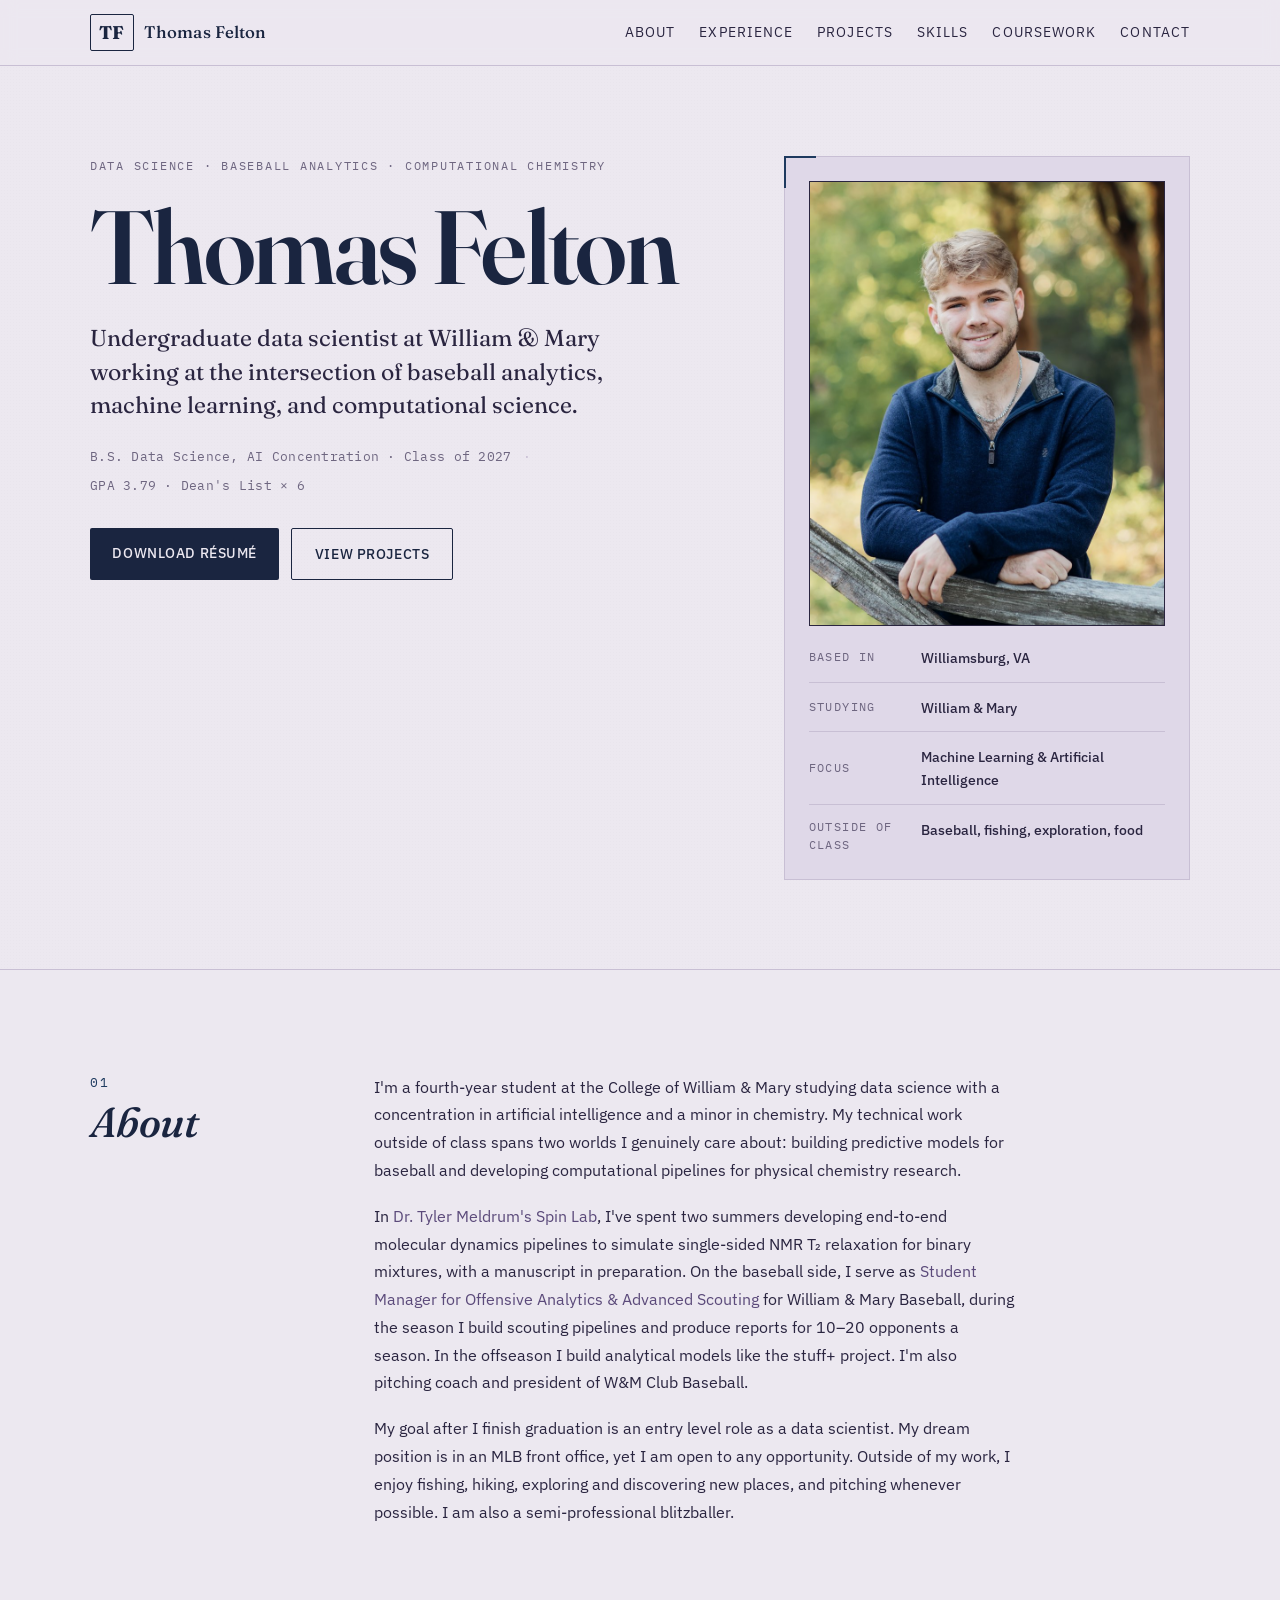
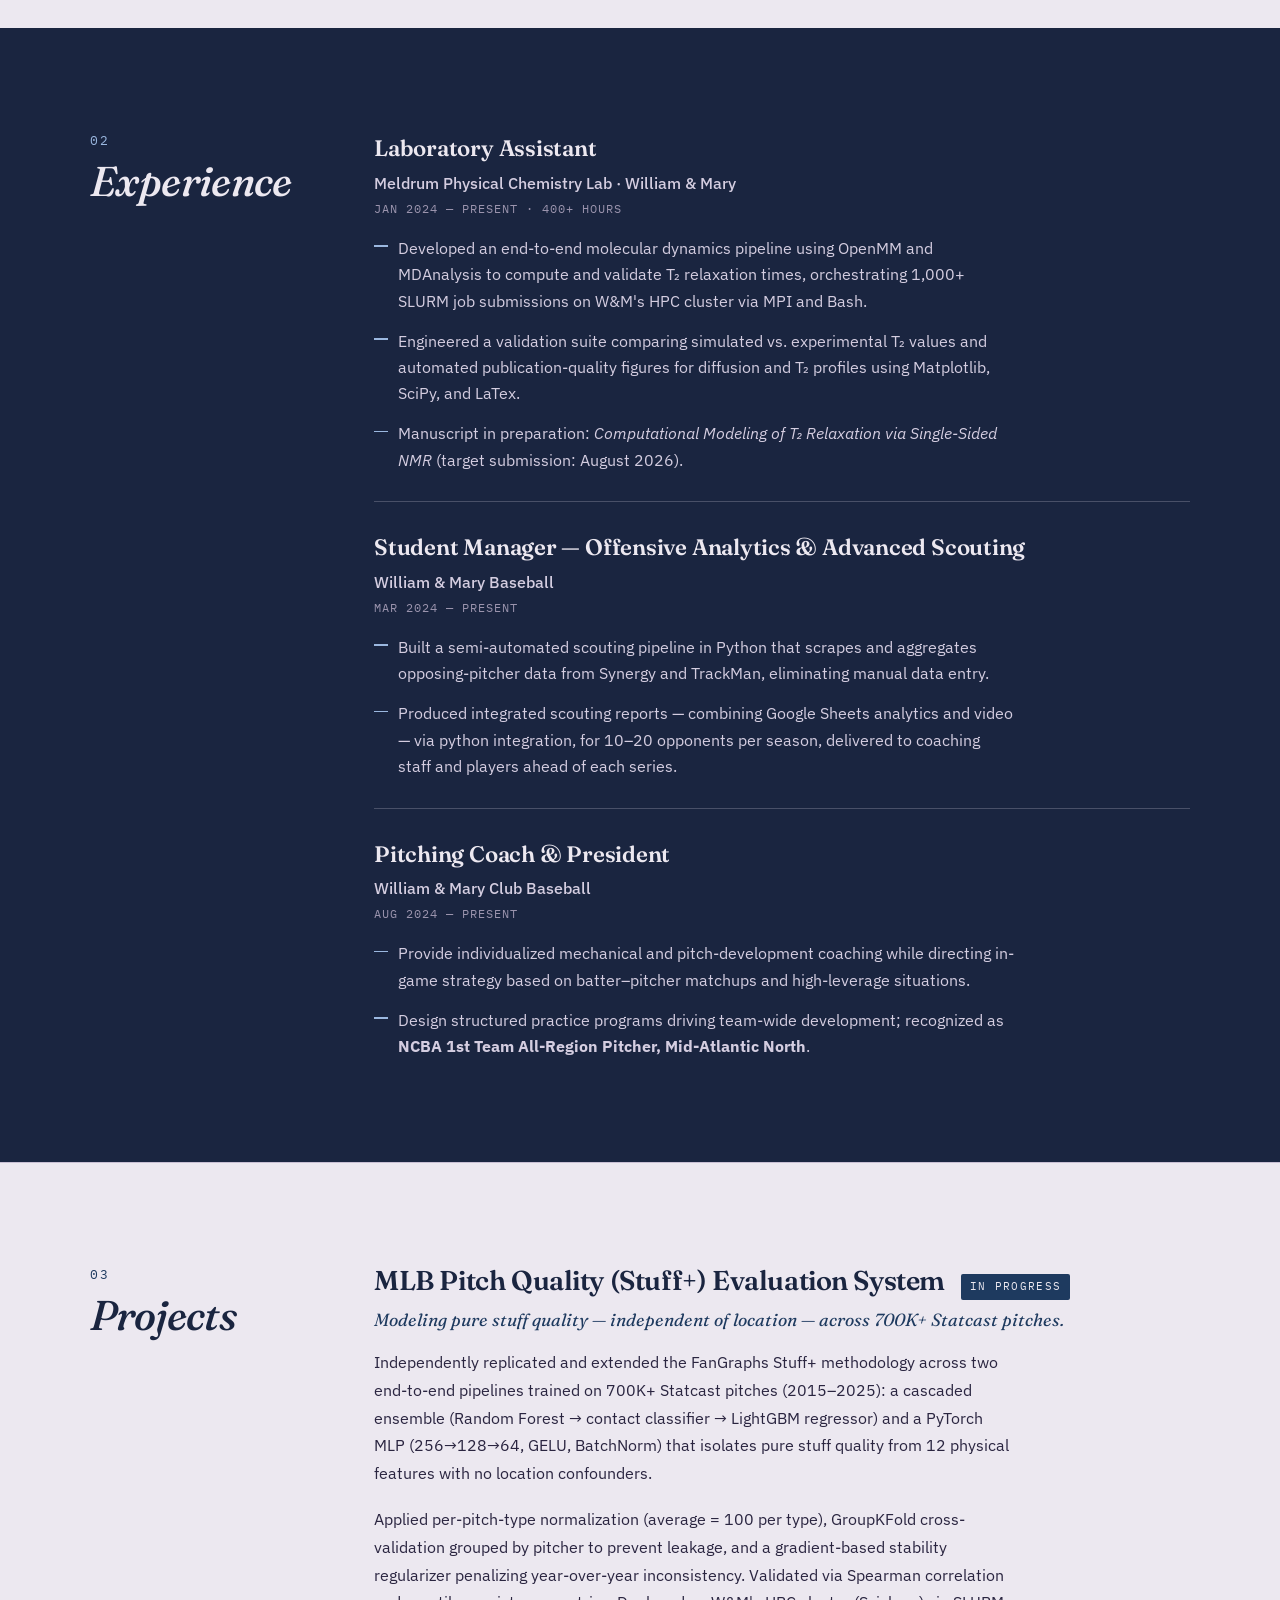
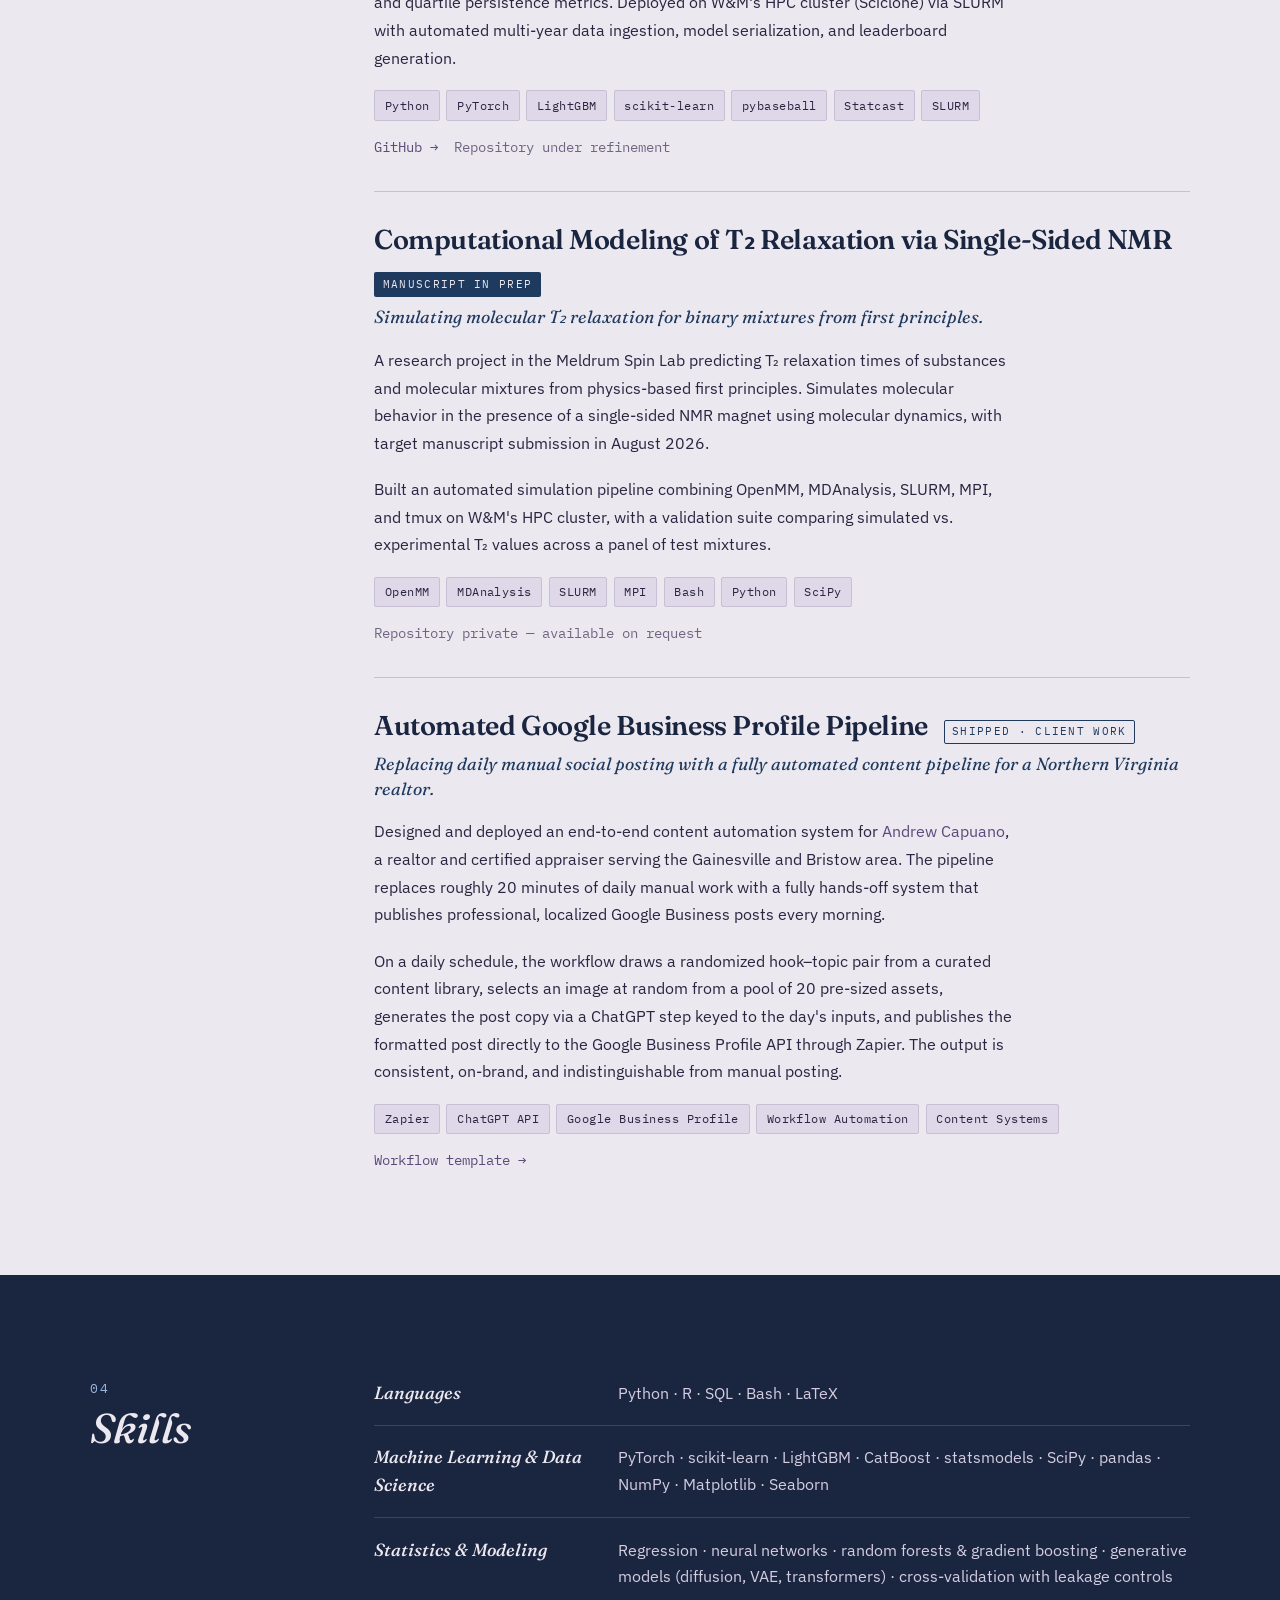
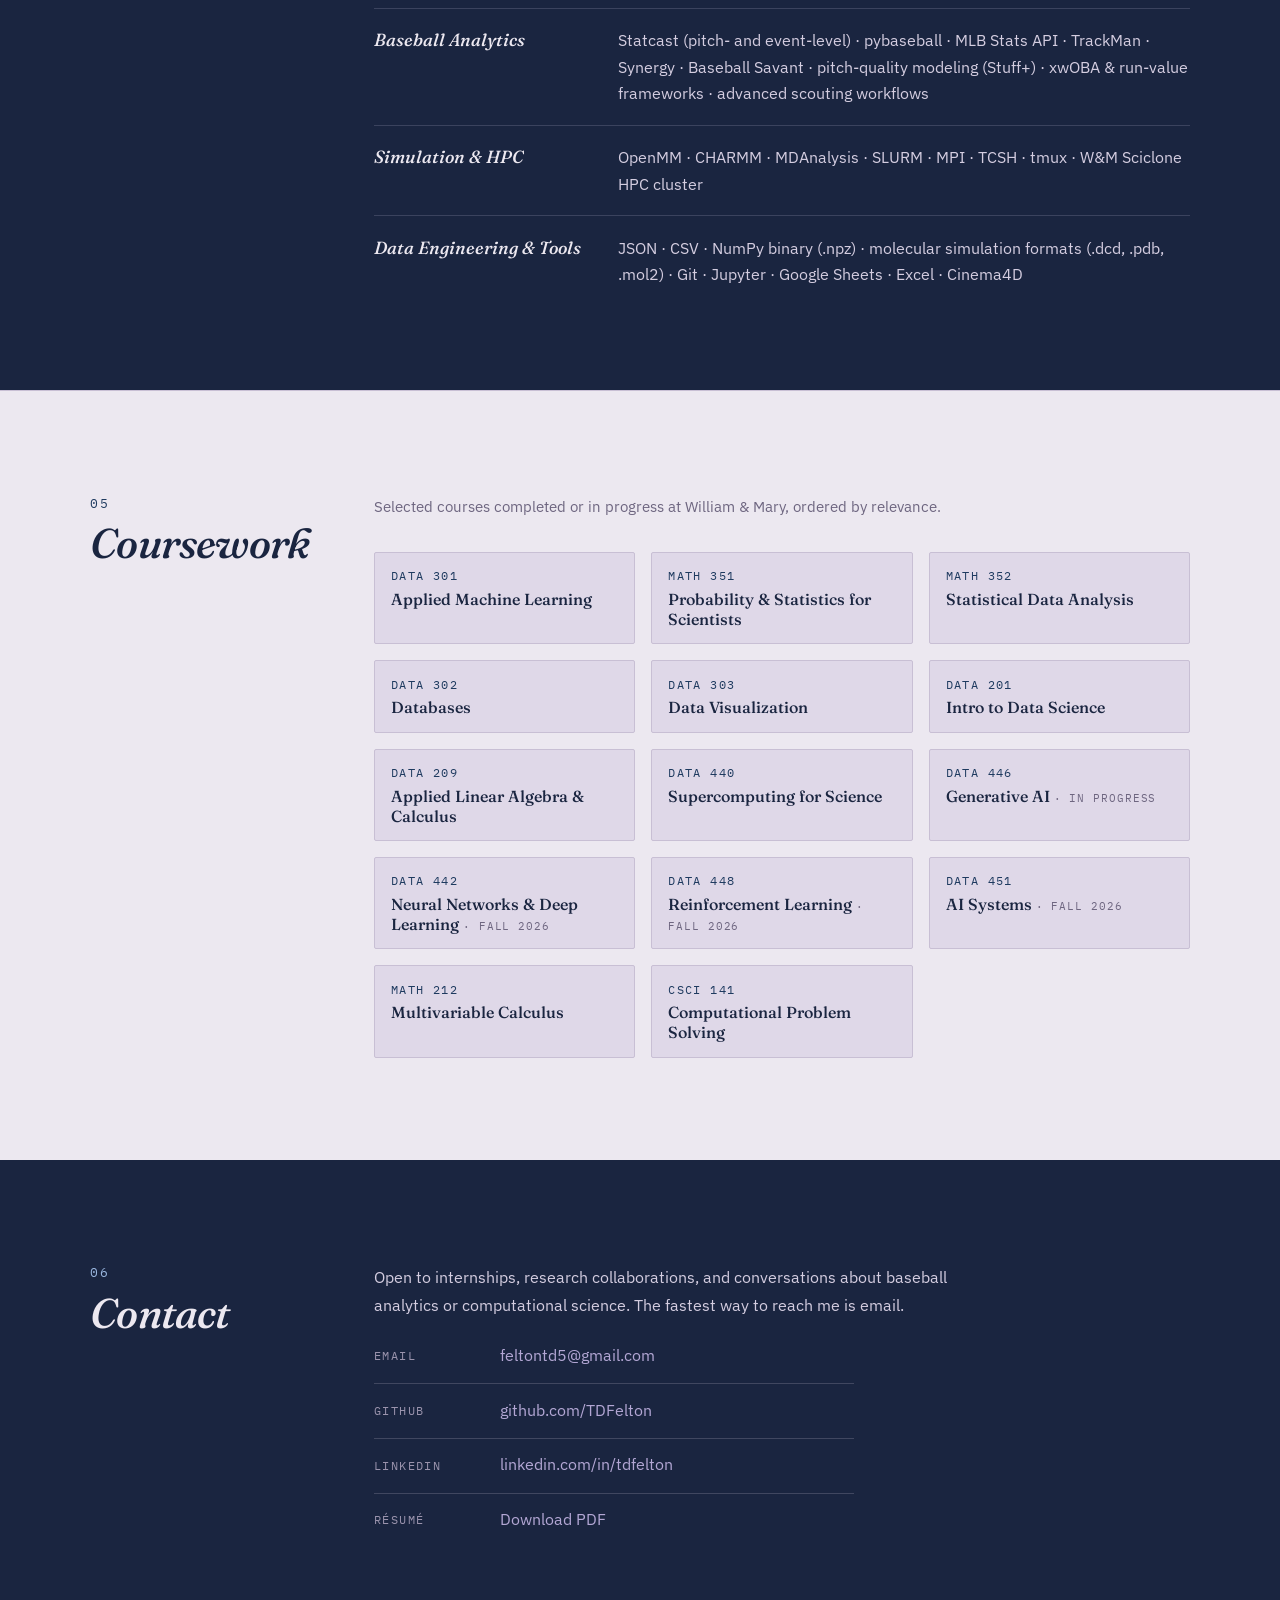
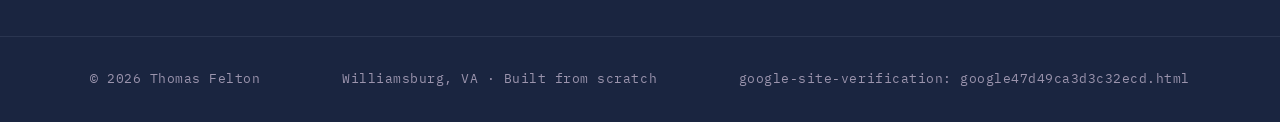
==== index.html @ e0c76391 "Update index.html" ====
<!DOCTYPE html>
<html lang="en">
<head>
  <meta charset="UTF-8" />
  <meta name="viewport" content="width=device-width, initial-scale=1.0" />
  <title>Thomas Felton — Data Science & Baseball Analytics</title>
  <meta name="description" content="Thomas Felton — undergraduate data scientist at William & Mary working at the intersection of baseball analytics, machine learning, and computational science." />
  <meta name="author" content="Thomas Felton" />

  <!-- Open Graph -->
  <meta property="og:title" content="Thomas Felton — Data Science & Baseball Analytics" />
  <meta property="og:description" content="Undergraduate data scientist at William & Mary. Baseball analytics, machine learning, computational chemistry." />
  <meta property="og:type" content="website" />

  <!-- Favicon (inline SVG, no asset request) -->
  <link rel="icon" type="image/svg+xml" href="data:image/svg+xml,%3Csvg xmlns='http://www.w3.org/2000/svg' viewBox='0 0 64 64'%3E%3Crect width='64' height='64' fill='%23f5f1ea'/%3E%3Ctext x='32' y='44' font-family='Georgia,serif' font-size='40' font-weight='700' text-anchor='middle' fill='%23121212'%3ETF%3C/text%3E%3C/svg%3E" />

  <!-- Fonts -->
  <link rel="preconnect" href="https://fonts.googleapis.com" />
  <link rel="preconnect" href="https://fonts.gstatic.com" crossorigin />
  <link href="https://fonts.googleapis.com/css2?family=Fraunces:opsz,wght@9..144,400;9..144,500;9..144,600;9..144,700;9..144,900&family=IBM+Plex+Sans:wght@300;400;500;600&family=IBM+Plex+Mono:wght@400;500&display=swap" rel="stylesheet" />

  <link rel="stylesheet" href="styles.css" />
</head>
<body>

  <!-- Skip link for accessibility -->
  <a href="#main" class="skip-link">Skip to content</a>

  <!-- Top nav -->
  <header class="site-header">
    <div class="container header-row">
      <a href="#top" class="brand" aria-label="Thomas Felton — home">
        <span class="brand-mark">TF</span>
        <span class="brand-name">Thomas Felton</span>
      </a>
      <nav class="site-nav" aria-label="Primary">
        <a href="#about">About</a>
        <a href="#experience">Experience</a>
        <a href="#projects">Projects</a>
        <a href="#skills">Skills</a>
        <a href="#coursework">Coursework</a>
        <a href="#contact">Contact</a>
      </nav>
    </div>
  </header>

  <main id="main">

    <!-- Hero / About -->
    <section id="top" class="hero">
      <div class="container hero-grid">
        <div class="hero-text">
          <p class="eyebrow">Data Science · Baseball Analytics · Computational Chemistry</p>
          <h1 class="display">
            Thomas Felton
          </h1>
          <p class="lede">
            Undergraduate data scientist at William &amp; Mary working at the intersection of
            baseball analytics, machine learning, and computational science.
          </p>
          <div class="hero-meta">
            <span>B.S. Data Science, AI Concentration · Class of 2027</span>
            <span class="dot" aria-hidden="true">·</span>
            <span>GPA 3.79 · Dean&apos;s List × 6</span>
          </div>
          <div class="hero-cta">
            <a class="btn btn-primary" href="resume.pdf" target="_blank" rel="noopener">Download Résumé</a>
            <a class="btn btn-ghost" href="#projects">View Projects</a>
          </div>
        </div>

        <aside class="hero-card" aria-label="At a glance">
          <img src="photo.jpg" alt="Thomas Felton" class="photo" />
          <dl class="quick-facts">
            <div><dt>Based in</dt><dd>Williamsburg, VA</dd></div>
            <div><dt>Studying</dt><dd>William &amp; Mary</dd></div>
            <div><dt>Focus</dt><dd>Machine Learning &amp; Artificial Intelligence</dd></div>
            <div><dt>Outside of Class</dt><dd>Baseball, fishing, exploration, food</dd></div>
          </dl>
        </aside>
      </div>
    </section>

    <!-- About -->
    <section id="about" class="section section-paper">
      <div class="container two-col">
        <div class="col-label">
          <p class="section-num">01</p>
          <h2 class="section-title">About</h2>
        </div>
        <div class="col-body">
          <p class="prose">
            I&apos;m a fourth-year student at the College of William &amp; Mary studying data science with a
            concentration in artificial intelligence and a minor in chemistry. My technical work outside of class spans two
            worlds I genuinely care about: building predictive models for baseball and developing
            computational pipelines for physical chemistry research.
          </p>
          <p class="prose">
            In <a href="#exp-spinlab">Dr. Tyler Meldrum&apos;s Spin Lab</a>, I&apos;ve spent two summers
            developing end-to-end molecular dynamics pipelines to simulate single-sided NMR T₂ relaxation
            for binary mixtures, with a manuscript in preparation. On the baseball side, I serve as
            <a href="#exp-wmbaseball">Student Manager for Offensive Analytics &amp; Advanced Scouting</a>
            for William &amp; Mary Baseball, during the season I build scouting pipelines and produce reports for
            10–20 opponents a season. In the offseason I build analytical models like the stuff+ project. I&apos;m also pitching coach and president of W&amp;M Club Baseball.
          </p>
          <p class="prose">
            My goal after I finish graduation is an entry level role as a data scientist. My dream position is in an MLB front office,
            yet I am open to any opportunity. Outside of my work, I enjoy fishing, hiking, exploring and discovering new places, and pitching whenever possible. I am also a semi-professional blitzballer.
          </p>
        </div>
      </div>
    </section>

    <!-- Experience -->
    <section id="experience" class="section section-ink">
      <div class="container two-col">
        <div class="col-label">
          <p class="section-num">02</p>
          <h2 class="section-title">Experience</h2>
        </div>
        <div class="col-body">

          <article class="entry" id="exp-spinlab">
            <header class="entry-head">
              <h3 class="entry-title">Laboratory Assistant</h3>
              <p class="entry-org">Meldrum Physical Chemistry Lab · William &amp; Mary</p>
              <p class="entry-meta">Jan 2024 — Present · 400+ hours</p>
            </header>
            <ul class="entry-bullets">
              <li>
                Developed an end-to-end molecular dynamics pipeline using OpenMM and MDAnalysis to
                compute and validate T₂ relaxation times, orchestrating 1,000+ SLURM job submissions
                on W&amp;M&apos;s HPC cluster via MPI and Bash.
              </li>
              <li>
                Engineered a validation suite comparing simulated vs. experimental T₂ values and
                automated publication-quality figures for diffusion and T₂ profiles using Matplotlib, SciPy, and LaTex.
              </li>
              <li>
                Manuscript in preparation: <em>Computational Modeling of T₂ Relaxation via Single-Sided NMR</em>
                (target submission: August 2026).
              </li>
            </ul>
          </article>

          <article class="entry" id="exp-wmbaseball">
            <header class="entry-head">
              <h3 class="entry-title">Student Manager — Offensive Analytics &amp; Advanced Scouting</h3>
              <p class="entry-org">William &amp; Mary Baseball</p>
              <p class="entry-meta">Mar 2024 — Present</p>
            </header>
            <ul class="entry-bullets">
              <li>
                Built a semi-automated scouting pipeline in Python that scrapes and aggregates
                opposing-pitcher data from Synergy and TrackMan, eliminating manual data entry.
              </li>
              <li>
                Produced integrated scouting reports — combining Google Sheets analytics and video — via python integration,
                for 10–20 opponents per season, delivered to coaching staff and players ahead of each series.
              </li>
            </ul>
          </article>

          <article class="entry" id="exp-clubbaseball">
            <header class="entry-head">
              <h3 class="entry-title">Pitching Coach &amp; President</h3>
              <p class="entry-org">William &amp; Mary Club Baseball</p>
              <p class="entry-meta">Aug 2024 — Present</p>
            </header>
            <ul class="entry-bullets">
              <li>
                Provide individualized mechanical and pitch-development coaching while directing
                in-game strategy based on batter–pitcher matchups and high-leverage situations.
              </li>
              <li>
                Design structured practice programs driving team-wide development; recognized as
                <strong>NCBA 1st Team All-Region Pitcher, Mid-Atlantic North</strong>.
              </li>
            </ul>
          </article>

        </div>
      </div>
    </section>

    <!-- Projects -->
    <section id="projects" class="section section-paper">
      <div class="container two-col">
        <div class="col-label">
          <p class="section-num">03</p>
          <h2 class="section-title">Projects</h2>
        </div>
        <div class="col-body">

          <article class="project">
            <div class="project-head">
              <h3 class="project-title">MLB Pitch Quality (Stuff+) Evaluation System</h3>
              <span class="badge badge-active">In progress</span>
            </div>
            <p class="project-tagline">Modeling pure stuff quality — independent of location — across 700K+ Statcast pitches.</p>
            <p class="prose">
              Independently replicated and extended the FanGraphs Stuff+ methodology across two end-to-end
              pipelines trained on 700K+ Statcast pitches (2015–2025): a cascaded ensemble
              (Random Forest → contact classifier → LightGBM regressor) and a PyTorch MLP
              (256→128→64, GELU, BatchNorm) that isolates pure stuff quality from 12 physical features
              with no location confounders.
            </p>
            <p class="prose">
              Applied per-pitch-type normalization (average = 100 per type), GroupKFold cross-validation
              grouped by pitcher to prevent leakage, and a gradient-based stability regularizer
              penalizing year-over-year inconsistency. Validated via Spearman correlation and quartile
              persistence metrics. Deployed on W&amp;M&apos;s HPC cluster (Sciclone) via SLURM with
              automated multi-year data ingestion, model serialization, and leaderboard generation.
            </p>
            <ul class="tag-row" aria-label="Technologies">
              <li>Python</li><li>PyTorch</li><li>LightGBM</li><li>scikit-learn</li>
              <li>pybaseball</li><li>Statcast</li><li>SLURM</li>
            </ul>
            <p class="project-links">
              <a href="https://github.com/TDFelton" target="_blank" rel="noopener">GitHub →</a>
              <span class="muted">Repository under refinement</span>
            </p>
          </article>

          <article class="project">
            <div class="project-head">
              <h3 class="project-title">Computational Modeling of T₂ Relaxation via Single-Sided NMR</h3>
              <span class="badge badge-active">Manuscript in prep</span>
            </div>
            <p class="project-tagline">Simulating molecular T₂ relaxation for binary mixtures from first principles.</p>
            <p class="prose">
              A research project in the Meldrum Spin Lab predicting T₂ relaxation times of substances and
              molecular mixtures from physics-based first principles. Simulates molecular behavior in the
              presence of a single-sided NMR magnet using molecular dynamics, with target manuscript
              submission in August 2026.
            </p>
            <p class="prose">
              Built an automated simulation pipeline combining OpenMM, MDAnalysis, SLURM, MPI, and tmux on
              W&amp;M&apos;s HPC cluster, with a validation suite comparing simulated vs. experimental T₂
              values across a panel of test mixtures.
            </p>
            <ul class="tag-row" aria-label="Technologies">
              <li>OpenMM</li><li>MDAnalysis</li><li>SLURM</li><li>MPI</li><li>Bash</li><li>Python</li><li>SciPy</li>
            </ul>
            <p class="project-links">
              <span class="muted">Repository private — available on request</span>
            </p>
          </article>

          <article class="project">
            <div class="project-head">
              <h3 class="project-title">Automated Google Business Profile Pipeline</h3>
              <span class="badge badge-shipped">Shipped · Client work</span>
            </div>
            <p class="project-tagline">Replacing daily manual social posting with a fully automated content pipeline for a Northern Virginia realtor.</p>
            <p class="prose">
              Designed and deployed an end-to-end content automation system for
              <a href="https://www.linkedin.com/in/andrew-capuano-92b44437/" target="_blank" rel="noopener">Andrew Capuano</a>,
              a realtor and certified appraiser serving the Gainesville and Bristow area. The pipeline replaces
              roughly 20 minutes of daily manual work with a fully hands-off system that publishes professional,
              localized Google Business posts every morning.
            </p>
            <p class="prose">
              On a daily schedule, the workflow draws a randomized hook–topic pair from a curated content library,
              selects an image at random from a pool of 20 pre-sized assets, generates the post copy via a ChatGPT
              step keyed to the day&apos;s inputs, and publishes the formatted post directly to the Google Business
              Profile API through Zapier. The output is consistent, on-brand, and indistinguishable from manual posting.
            </p>
            <ul class="tag-row" aria-label="Tools">
              <li>Zapier</li><li>ChatGPT API</li><li>Google Business Profile</li>
              <li>Workflow Automation</li><li>Content Systems</li>
            </ul>
            <p class="project-links">
              <a href="https://zapier.com/templates/details/automate-google-business-posts-daily-f5f849" target="_blank" rel="noopener">Workflow template →</a>
            </p>
          </article>

        </div>
      </div>
    </section>
    <section id="skills" class="section section-ink">
      <div class="container two-col">
        <div class="col-label">
          <p class="section-num">04</p>
          <h2 class="section-title">Skills</h2>
        </div>
        <div class="col-body">

          <div class="skill-block">
            <h3 class="skill-heading">Languages</h3>
            <p class="skill-list">Python · R · SQL · Bash · LaTeX</p>
          </div>

          <div class="skill-block">
            <h3 class="skill-heading">Machine Learning &amp; Data Science</h3>
            <p class="skill-list">
              PyTorch · scikit-learn · LightGBM · CatBoost · statsmodels · SciPy ·
              pandas · NumPy · Matplotlib · Seaborn
            </p>
          </div>

          <div class="skill-block">
            <h3 class="skill-heading">Statistics &amp; Modeling</h3>
            <p class="skill-list">
              Regression · neural networks · random forests &amp; gradient boosting ·
              generative models (diffusion, VAE, transformers) · cross-validation with leakage controls
            </p>
          </div>

          <div class="skill-block">
            <h3 class="skill-heading">Baseball Analytics</h3>
            <p class="skill-list">
              Statcast (pitch- and event-level) · pybaseball · MLB Stats API · TrackMan · Synergy ·
              Baseball Savant · pitch-quality modeling (Stuff+) · xwOBA &amp; run-value frameworks ·
              advanced scouting workflows
            </p>
          </div>

          <div class="skill-block">
            <h3 class="skill-heading">Simulation &amp; HPC</h3>
            <p class="skill-list">
              OpenMM · CHARMM · MDAnalysis · SLURM · MPI · TCSH · tmux ·
              W&amp;M Sciclone HPC cluster
            </p>
          </div>

          <div class="skill-block">
            <h3 class="skill-heading">Data Engineering &amp; Tools</h3>
            <p class="skill-list">
              JSON · CSV · NumPy binary (.npz) · molecular simulation formats (.dcd, .pdb, .mol2) ·
              Git · Jupyter · Google Sheets · Excel · Cinema4D
            </p>
          </div>

        </div>
      </div>
    </section>

    <!-- Coursework -->
    <section id="coursework" class="section section-paper">
      <div class="container two-col">
        <div class="col-label">
          <p class="section-num">05</p>
          <h2 class="section-title">Coursework</h2>
        </div>
        <div class="col-body">
          <p class="prose muted-prose">
            Selected courses completed or in progress at William &amp; Mary, ordered by relevance.
          </p>

          <div class="course-grid">
            <div class="course">
              <p class="course-code">DATA 301</p>
              <p class="course-name">Applied Machine Learning</p>
            </div>
            <div class="course">
              <p class="course-code">MATH 351</p>
              <p class="course-name">Probability &amp; Statistics for Scientists</p>
            </div>
            <div class="course">
              <p class="course-code">MATH 352</p>
              <p class="course-name">Statistical Data Analysis</p>
            </div>
            <div class="course">
              <p class="course-code">DATA 302</p>
              <p class="course-name">Databases</p>
            </div>
            <div class="course">
              <p class="course-code">DATA 303</p>
              <p class="course-name">Data Visualization</p>
            </div>
            <div class="course">
              <p class="course-code">DATA 201</p>
              <p class="course-name">Intro to Data Science</p>
            </div>
            <div class="course">
              <p class="course-code">DATA 209</p>
              <p class="course-name">Applied Linear Algebra &amp; Calculus</p>
            </div>
            <div class="course">
              <p class="course-code">DATA 440</p>
              <p class="course-name">Supercomputing for Science</p>
            </div>
            <div class="course">
              <p class="course-code">DATA 446</p>
              <p class="course-name">Generative AI <span class="inprog">· in progress</span></p>
            </div>
            <div class="course">
              <p class="course-code">DATA 442</p>
              <p class="course-name">Neural Networks &amp; Deep Learning <span class="inprog">· Fall 2026</span></p>
            </div>
            <div class="course">
              <p class="course-code">DATA 448</p>
              <p class="course-name">Reinforcement Learning <span class="inprog">· Fall 2026</span></p>
            </div>
            <div class="course">
              <p class="course-code">DATA 451</p>
              <p class="course-name">AI Systems <span class="inprog">· Fall 2026</span></p>
            </div>
            <div class="course">
              <p class="course-code">MATH 212</p>
              <p class="course-name">Multivariable Calculus</p>
            </div>
            <div class="course">
              <p class="course-code">CSCI 141</p>
              <p class="course-name">Computational Problem Solving</p>
            </div>
          </div>
        </div>
      </div>
    </section>

    <!-- Contact -->
    <section id="contact" class="section section-ink">
      <div class="container two-col">
        <div class="col-label">
          <p class="section-num">06</p>
          <h2 class="section-title">Contact</h2>
        </div>
        <div class="col-body">
          <p class="prose">
            Open to internships, research collaborations, and conversations about baseball analytics
            or computational science. The fastest way to reach me is email.
          </p>
          <ul class="contact-list">
            <li>
              <span class="contact-label">Email</span>
              <a href="mailto:feltontd5@gmail.com">feltontd5@gmail.com</a>
            </li>
            <li>
              <span class="contact-label">GitHub</span>
              <a href="https://github.com/TDFelton" target="_blank" rel="noopener">github.com/TDFelton</a>
            </li>
            <li>
              <span class="contact-label">LinkedIn</span>
              <a href="https://www.linkedin.com/in/tdfelton/" target="_blank" rel="noopener">linkedin.com/in/tdfelton</a>
            </li>
            <li>
              <span class="contact-label">Résumé</span>
              <a href="resume.pdf" target="_blank" rel="noopener">Download PDF</a>
            </li>
          </ul>
        </div>
      </div>
    </section>

  </main>

  <footer class="site-footer">
    <div class="container footer-row">
      <p>© <span id="year"></span> Thomas Felton</p>
      <p class="footer-meta">Williamsburg, VA · Built from scratch</p>
      <p class="footer-meta">google-site-verification: google47d49ca3d3c32ecd.html</p>
    </div>
  </footer>

  <script src="main.js" defer></script>
</body>
</html>
---- styles.css ----
/* =============================================================
   Thomas Felton — Portfolio
   Editorial / sports-journalism / restrained-modern aesthetic
   ============================================================= */

/* ---------- Tokens ---------- */
:root {
  --paper: #ece8f0;          /* light lavender — tinted paper */
  --paper-deep: #dfd8e8;     /* slightly deeper lavender */
  --ink: #1a2540;            /* deep navy panels */
  --ink-soft: #2a2540;       /* prose / strong text */
  --ink-mid: #4a4560;        /* secondary text */
  --ink-muted: #6e6680;      /* metadata / muted */
  --rule: #c8bfd4;           /* lavender borders */
  --accent: #1e3a5f;         /* deep navy — editorial accent on light bg */
  --accent-deep: #14283f;
  --accent-light: #9bb8e0;   /* sky-tinted navy — for use on dark navy panels */
  --link: #5b4a7a;           /* muted violet */
  --link-hover: #3d3055;

  --font-display: "Fraunces", "Times New Roman", Georgia, serif;
  --font-body: "IBM Plex Sans", -apple-system, BlinkMacSystemFont, "Segoe UI", Roboto, sans-serif;
  --font-mono: "IBM Plex Mono", ui-monospace, "SF Mono", Menlo, Consolas, monospace;

  --container: 1180px;
  --gutter: clamp(1.25rem, 4vw, 2.5rem);
  --section-pad: clamp(4rem, 8vw, 7rem);
}

/* ---------- Reset / base ---------- */
*, *::before, *::after { box-sizing: border-box; }

html { scroll-behavior: smooth; -webkit-text-size-adjust: 100%; }

body {
  margin: 0;
  font-family: var(--font-body);
  font-weight: 400;
  font-size: 17px;
  line-height: 1.6;
  color: var(--ink);
  background: var(--paper);
  -webkit-font-smoothing: antialiased;
  -moz-osx-font-smoothing: grayscale;
}

img { max-width: 100%; display: block; }

a {
  color: var(--link);
  text-decoration: none;
  border-bottom: 1px solid transparent;
  transition: color .15s ease, border-color .15s ease;
}
a:hover, a:focus-visible {
  color: var(--link-hover);
  border-bottom-color: currentColor;
}
a:focus-visible {
  outline: 2px solid var(--accent);
  outline-offset: 3px;
  border-radius: 2px;
}

::selection { background: var(--accent); color: var(--paper); }

.container {
  max-width: var(--container);
  margin: 0 auto;
  padding-left: var(--gutter);
  padding-right: var(--gutter);
}

/* Skip link */
.skip-link {
  position: absolute;
  left: -9999px;
  top: 0;
  background: var(--ink);
  color: var(--paper);
  padding: .6rem 1rem;
  z-index: 100;
}
.skip-link:focus { left: 0; }

/* ---------- Header ---------- */
.site-header {
  position: sticky;
  top: 0;
  z-index: 50;
  background: rgba(236, 232, 240, 0.92);
  backdrop-filter: saturate(140%) blur(8px);
  -webkit-backdrop-filter: saturate(140%) blur(8px);
  border-bottom: 1px solid var(--rule);
}
.header-row {
  display: flex;
  align-items: center;
  justify-content: space-between;
  padding-top: .9rem;
  padding-bottom: .9rem;
  gap: 1.5rem;
}
.brand {
  display: inline-flex;
  align-items: center;
  gap: .65rem;
  border-bottom: 0;
  color: var(--ink);
}
.brand:hover { color: var(--ink); }
.brand-mark {
  font-family: var(--font-display);
  font-weight: 700;
  font-size: 1.15rem;
  letter-spacing: .02em;
  padding: .15rem .5rem;
  border: 1.5px solid var(--ink);
  border-radius: 2px;
}
.brand-name {
  font-family: var(--font-display);
  font-weight: 500;
  font-size: 1.05rem;
  letter-spacing: .005em;
}
.site-nav {
  display: flex;
  gap: 1.5rem;
  flex-wrap: wrap;
}
.site-nav a {
  font-size: .85rem;
  letter-spacing: .08em;
  text-transform: uppercase;
  color: var(--ink-soft);
  border-bottom: 0;
  position: relative;
  padding: .2rem 0;
}
.site-nav a::after {
  content: "";
  position: absolute;
  left: 0; right: 0; bottom: -2px;
  height: 1.5px;
  background: var(--accent);
  transform: scaleX(0);
  transform-origin: left;
  transition: transform .25s ease;
}
.site-nav a:hover,
.site-nav a:focus-visible {
  color: var(--ink);
}
.site-nav a:hover::after,
.site-nav a:focus-visible::after {
  transform: scaleX(1);
}

@media (max-width: 720px) {
  .brand-name { display: none; }
  .site-nav { gap: 1rem; }
  .site-nav a { font-size: .75rem; letter-spacing: .06em; }
}

/* ---------- Hero ---------- */
.hero {
  padding-top: clamp(3.5rem, 7vw, 6rem);
  padding-bottom: clamp(3.5rem, 7vw, 6rem);
  position: relative;
  overflow: hidden;
}
.hero::before {
  /* subtle paper grain */
  content: "";
  position: absolute;
  inset: 0;
  pointer-events: none;
  opacity: .35;
  background-image: radial-gradient(rgba(0,0,0,.04) 1px, transparent 1px);
  background-size: 3px 3px;
}
.hero-grid {
  display: grid;
  grid-template-columns: 1.55fr 1fr;
  gap: clamp(2rem, 5vw, 4rem);
  align-items: start;
  position: relative;
}
@media (max-width: 880px) {
  .hero-grid { grid-template-columns: 1fr; align-items: start; }
  .hero-card { max-width: 380px; margin: 0 auto; }
}

.eyebrow {
  font-family: var(--font-mono);
  font-size: .78rem;
  letter-spacing: .14em;
  text-transform: uppercase;
  color: var(--ink-muted);
  margin: 0 0 1.25rem;
}

.display {
  font-family: var(--font-display);
  font-weight: 600;
  font-size: clamp(3.2rem, 9vw, 6.5rem);
  line-height: .98;
  letter-spacing: -0.025em;
  margin: 0 0 1.5rem;
  font-variation-settings: "opsz" 120;
}
.display .accent {
  font-style: italic;
  font-weight: 500;
  color: var(--accent);
}

.lede {
  font-family: var(--font-display);
  font-weight: 400;
  font-size: clamp(1.15rem, 1.8vw, 1.45rem);
  line-height: 1.45;
  color: var(--ink-soft);
  max-width: 36ch;
  margin: 0 0 1.5rem;
}
.lede em {
  font-style: italic;
  color: var(--accent);
}

.hero-meta {
  font-family: var(--font-mono);
  font-size: .82rem;
  color: var(--ink-muted);
  letter-spacing: .02em;
  display: flex;
  flex-wrap: wrap;
  gap: .5rem .75rem;
  margin-bottom: 2rem;
}
.dot { color: var(--rule); }

.hero-cta {
  display: flex;
  gap: .75rem;
  flex-wrap: wrap;
}

.btn {
  display: inline-block;
  font-family: var(--font-body);
  font-size: .9rem;
  font-weight: 500;
  letter-spacing: .04em;
  text-transform: uppercase;
  padding: .85rem 1.4rem;
  border-radius: 2px;
  border-bottom: 0;
  transition: transform .15s ease, background .15s ease, color .15s ease;
}
.btn-primary {
  background: var(--ink);
  color: var(--paper);
}
.btn-primary:hover, .btn-primary:focus-visible {
  background: var(--accent);
  color: var(--paper);
  transform: translateY(-1px);
}
.btn-ghost {
  background: transparent;
  color: var(--ink);
  border: 1.5px solid var(--ink);
}
.btn-ghost:hover, .btn-ghost:focus-visible {
  background: var(--ink);
  color: var(--paper);
  transform: translateY(-1px);
}

/* Hero card / sidebar */
.hero-card {
  border: 1px solid var(--rule);
  background: var(--paper-deep);
  padding: 1.5rem;
  position: relative;
}
.hero-card::before {
  content: "";
  position: absolute;
  top: -1px; left: -1px;
  width: 32px; height: 32px;
  border-top: 2px solid var(--accent);
  border-left: 2px solid var(--accent);
}
.photo-placeholder {
  aspect-ratio: 4 / 5;
  background:
    linear-gradient(135deg, rgba(0,0,0,.06) 25%, transparent 25%) 0 0/12px 12px,
    linear-gradient(225deg, rgba(0,0,0,.06) 25%, transparent 25%) 0 0/12px 12px,
    var(--paper);
  border: 1px dashed var(--ink-muted);
  display: flex;
  align-items: center;
  justify-content: center;
  margin-bottom: 1.25rem;
}
.photo-placeholder span {
  font-family: var(--font-mono);
  font-size: .75rem;
  letter-spacing: .15em;
  text-transform: uppercase;
  color: var(--ink-muted);
}
.photo {
  display: block;
  width: 100%;
  aspect-ratio: 4 / 5;
  object-fit: cover;
  object-position: center 22%;
  margin-bottom: 1.25rem;
  border: 1px solid var(--ink-soft);
  filter: saturate(.95);
}

.quick-facts {
  margin: 0;
  display: grid;
  gap: .8rem;
}
.quick-facts > div {
  display: grid;
  grid-template-columns: 100px 1fr;
  gap: .75rem;
  font-size: .9rem;
  padding-bottom: .8rem;
  border-bottom: 1px solid var(--rule);
}
.quick-facts > div:last-child { border-bottom: 0; padding-bottom: 0; }
.quick-facts dt {
  font-family: var(--font-mono);
  font-size: .72rem;
  letter-spacing: .12em;
  text-transform: uppercase;
  color: var(--ink-muted);
  align-self: center;
}
.quick-facts dd {
  margin: 0;
  color: var(--ink-soft);
  font-weight: 500;
}

/* ---------- Sections ---------- */
.section {
  padding-top: var(--section-pad);
  padding-bottom: var(--section-pad);
  position: relative;
}
.section-paper { background: var(--paper); border-top: 1px solid var(--rule); }
.section-ink {
  background: var(--ink);
  color: var(--paper);
  border-top: 1px solid var(--ink);
}
.section-ink .section-title { color: var(--paper); }
.section-ink .prose { color: #d4cde0; }
.section-ink a { color: #b3a7d4; }
.section-ink a:hover { color: var(--paper); }

.two-col {
  display: grid;
  grid-template-columns: 220px 1fr;
  gap: clamp(2rem, 5vw, 4.5rem);
  align-items: start;
}
@media (max-width: 880px) {
  .two-col { grid-template-columns: 1fr; gap: 1.5rem; }
}

.col-label { position: sticky; top: 100px; }
@media (max-width: 880px) { .col-label { position: static; } }

.section-num {
  font-family: var(--font-mono);
  font-size: .8rem;
  letter-spacing: .15em;
  color: var(--accent);
  margin: 0 0 .5rem;
}
.section-title {
  font-family: var(--font-display);
  font-weight: 500;
  font-size: clamp(1.8rem, 3.5vw, 2.6rem);
  letter-spacing: -0.015em;
  line-height: 1.05;
  margin: 0;
  color: var(--ink);
  font-style: italic;
}

/* ---------- Prose ---------- */
.prose {
  font-size: 1.02rem;
  line-height: 1.7;
  color: var(--ink-soft);
  margin: 0 0 1.15rem;
  max-width: 64ch;
}
.prose:last-child { margin-bottom: 0; }
.muted-prose { color: var(--ink-muted); font-size: .95rem; margin-bottom: 2rem; }

/* ---------- Experience entries ---------- */
.entry {
  padding: 1.75rem 0 1.75rem;
  border-bottom: 1px solid rgba(212, 205, 224, 0.25);
}
.section-paper .entry { border-bottom-color: var(--rule); }
.entry:first-child { padding-top: 0; }
.entry:last-child { border-bottom: 0; padding-bottom: 0; }

.entry-head { margin-bottom: 1rem; }
.entry-title {
  font-family: var(--font-display);
  font-weight: 600;
  font-size: 1.4rem;
  letter-spacing: -0.01em;
  margin: 0 0 .25rem;
  color: inherit;
}
.section-ink .entry-title { color: var(--paper); }
.entry-org {
  font-family: var(--font-body);
  font-weight: 500;
  font-size: 1rem;
  margin: 0 0 .15rem;
  color: var(--ink-soft);
}
.section-ink .entry-org { color: #d4cde0; }
.entry-meta {
  font-family: var(--font-mono);
  font-size: .78rem;
  letter-spacing: .08em;
  text-transform: uppercase;
  color: var(--ink-muted);
  margin: 0;
}
.section-ink .entry-meta { color: #9b94ad; }

.entry-bullets {
  list-style: none;
  padding: 0;
  margin: 0;
}
.entry-bullets li {
  position: relative;
  padding-left: 1.5rem;
  margin-bottom: .85rem;
  font-size: 1rem;
  line-height: 1.65;
  color: var(--ink-soft);
  max-width: 64ch;
}
.section-ink .entry-bullets li { color: #d4cde0; }
.entry-bullets li:last-child { margin-bottom: 0; }
.entry-bullets li::before {
  content: "";
  position: absolute;
  left: 0; top: .65rem;
  width: 14px; height: 1.5px;
  background: var(--accent);
}
.section-ink .entry-bullets li::before { background: var(--accent-light); }
.section-ink .section-num { color: var(--accent-light); }

/* ---------- Projects ---------- */
.project {
  padding: 2rem 0;
  border-bottom: 1px solid var(--rule);
}
.project:first-child { padding-top: 0; }
.project:last-child { border-bottom: 0; padding-bottom: 0; }

.project-head {
  display: flex;
  align-items: baseline;
  gap: 1rem;
  flex-wrap: wrap;
  margin-bottom: .5rem;
}
.project-title {
  font-family: var(--font-display);
  font-weight: 600;
  font-size: clamp(1.35rem, 2.4vw, 1.7rem);
  letter-spacing: -0.015em;
  line-height: 1.15;
  margin: 0;
  color: var(--ink);
}
.project-tagline {
  font-family: var(--font-display);
  font-style: italic;
  font-size: 1.1rem;
  color: var(--accent);
  margin: 0 0 1rem;
  line-height: 1.4;
}

.badge {
  display: inline-block;
  font-family: var(--font-mono);
  font-size: .68rem;
  letter-spacing: .12em;
  text-transform: uppercase;
  padding: .25rem .55rem;
  border-radius: 2px;
  flex-shrink: 0;
}
.badge-active {
  background: var(--accent);
  color: var(--paper);
}
.badge-shipped {
  background: transparent;
  color: var(--accent);
  border: 1.5px solid var(--accent);
  padding: calc(.25rem - 1.5px) calc(.55rem - 1.5px);
}

.tag-row {
  list-style: none;
  padding: 0;
  margin: 1rem 0 1rem;
  display: flex;
  flex-wrap: wrap;
  gap: .4rem;
}
.tag-row li {
  font-family: var(--font-mono);
  font-size: .75rem;
  letter-spacing: .04em;
  padding: .3rem .6rem;
  border: 1px solid var(--rule);
  background: var(--paper-deep);
  color: var(--ink-soft);
  border-radius: 2px;
}

.project-links {
  font-family: var(--font-mono);
  font-size: .85rem;
  margin: .5rem 0 0;
  display: flex;
  gap: 1rem;
  flex-wrap: wrap;
  align-items: center;
}
.muted { color: var(--ink-muted); }

/* ---------- Skills ---------- */
.skill-block {
  padding: 1.1rem 0;
  border-bottom: 1px solid rgba(212, 205, 224, 0.18);
  display: grid;
  grid-template-columns: 220px 1fr;
  gap: 1.5rem;
  align-items: baseline;
}
.skill-block:first-child { padding-top: 0; }
.skill-block:last-child { border-bottom: 0; padding-bottom: 0; }

@media (max-width: 680px) {
  .skill-block { grid-template-columns: 1fr; gap: .35rem; }
}

.skill-heading {
  font-family: var(--font-display);
  font-weight: 500;
  font-style: italic;
  font-size: 1.1rem;
  color: var(--paper);
  margin: 0;
}
.skill-list {
  font-size: .98rem;
  line-height: 1.7;
  color: #d4cde0;
  margin: 0;
}

/* ---------- Coursework ---------- */
.course-grid {
  display: grid;
  grid-template-columns: repeat(auto-fill, minmax(220px, 1fr));
  gap: 1rem;
}
.course {
  padding: .9rem 1rem;
  border: 1px solid var(--rule);
  background: var(--paper-deep);
  border-radius: 2px;
  transition: border-color .15s ease, background .15s ease;
}
.course:hover {
  border-color: var(--accent);
  background: var(--paper);
}
.course-code {
  font-family: var(--font-mono);
  font-size: .72rem;
  letter-spacing: .12em;
  text-transform: uppercase;
  color: var(--accent);
  margin: 0 0 .2rem;
}
.course-name {
  font-family: var(--font-display);
  font-weight: 500;
  font-size: 1rem;
  line-height: 1.25;
  color: var(--ink);
  margin: 0;
}
.inprog {
  font-family: var(--font-mono);
  font-size: .7rem;
  letter-spacing: .08em;
  color: var(--ink-muted);
  text-transform: uppercase;
  font-weight: 400;
}

/* ---------- Contact ---------- */
.contact-list {
  list-style: none;
  padding: 0;
  margin: 1.5rem 0 0;
  display: grid;
  gap: .85rem;
  max-width: 480px;
}
.contact-list li {
  display: grid;
  grid-template-columns: 110px 1fr;
  gap: 1rem;
  padding-bottom: .85rem;
  border-bottom: 1px solid rgba(212, 205, 224, 0.2);
  font-size: 1rem;
}
.contact-list li:last-child { border-bottom: 0; padding-bottom: 0; }
.contact-label {
  font-family: var(--font-mono);
  font-size: .72rem;
  letter-spacing: .12em;
  text-transform: uppercase;
  color: #9b94ad;
  align-self: center;
}

/* ---------- Footer ---------- */
.site-footer {
  background: var(--ink);
  color: #9b94ad;
  padding: 2rem 0;
  border-top: 1px solid #2a3550;
}
.footer-row {
  display: flex;
  justify-content: space-between;
  align-items: center;
  gap: 1rem;
  flex-wrap: wrap;
  font-family: var(--font-mono);
  font-size: .8rem;
  letter-spacing: .04em;
}
.footer-row p { margin: 0; }

/* ---------- Reduced motion ---------- */
@media (prefers-reduced-motion: reduce) {
  *, *::before, *::after {
    animation-duration: 0.01ms !important;
    animation-iteration-count: 1 !important;
    transition-duration: 0.01ms !important;
    scroll-behavior: auto !important;
  }
}

/* ---------- Print ---------- */
@media print {
  .site-header, .site-footer, .hero-cta { display: none; }
  body { background: white; color: black; }
  .section { padding: 1.5rem 0; }
  .section-ink { background: white; color: black; }
  .section-ink * { color: black !important; }
}
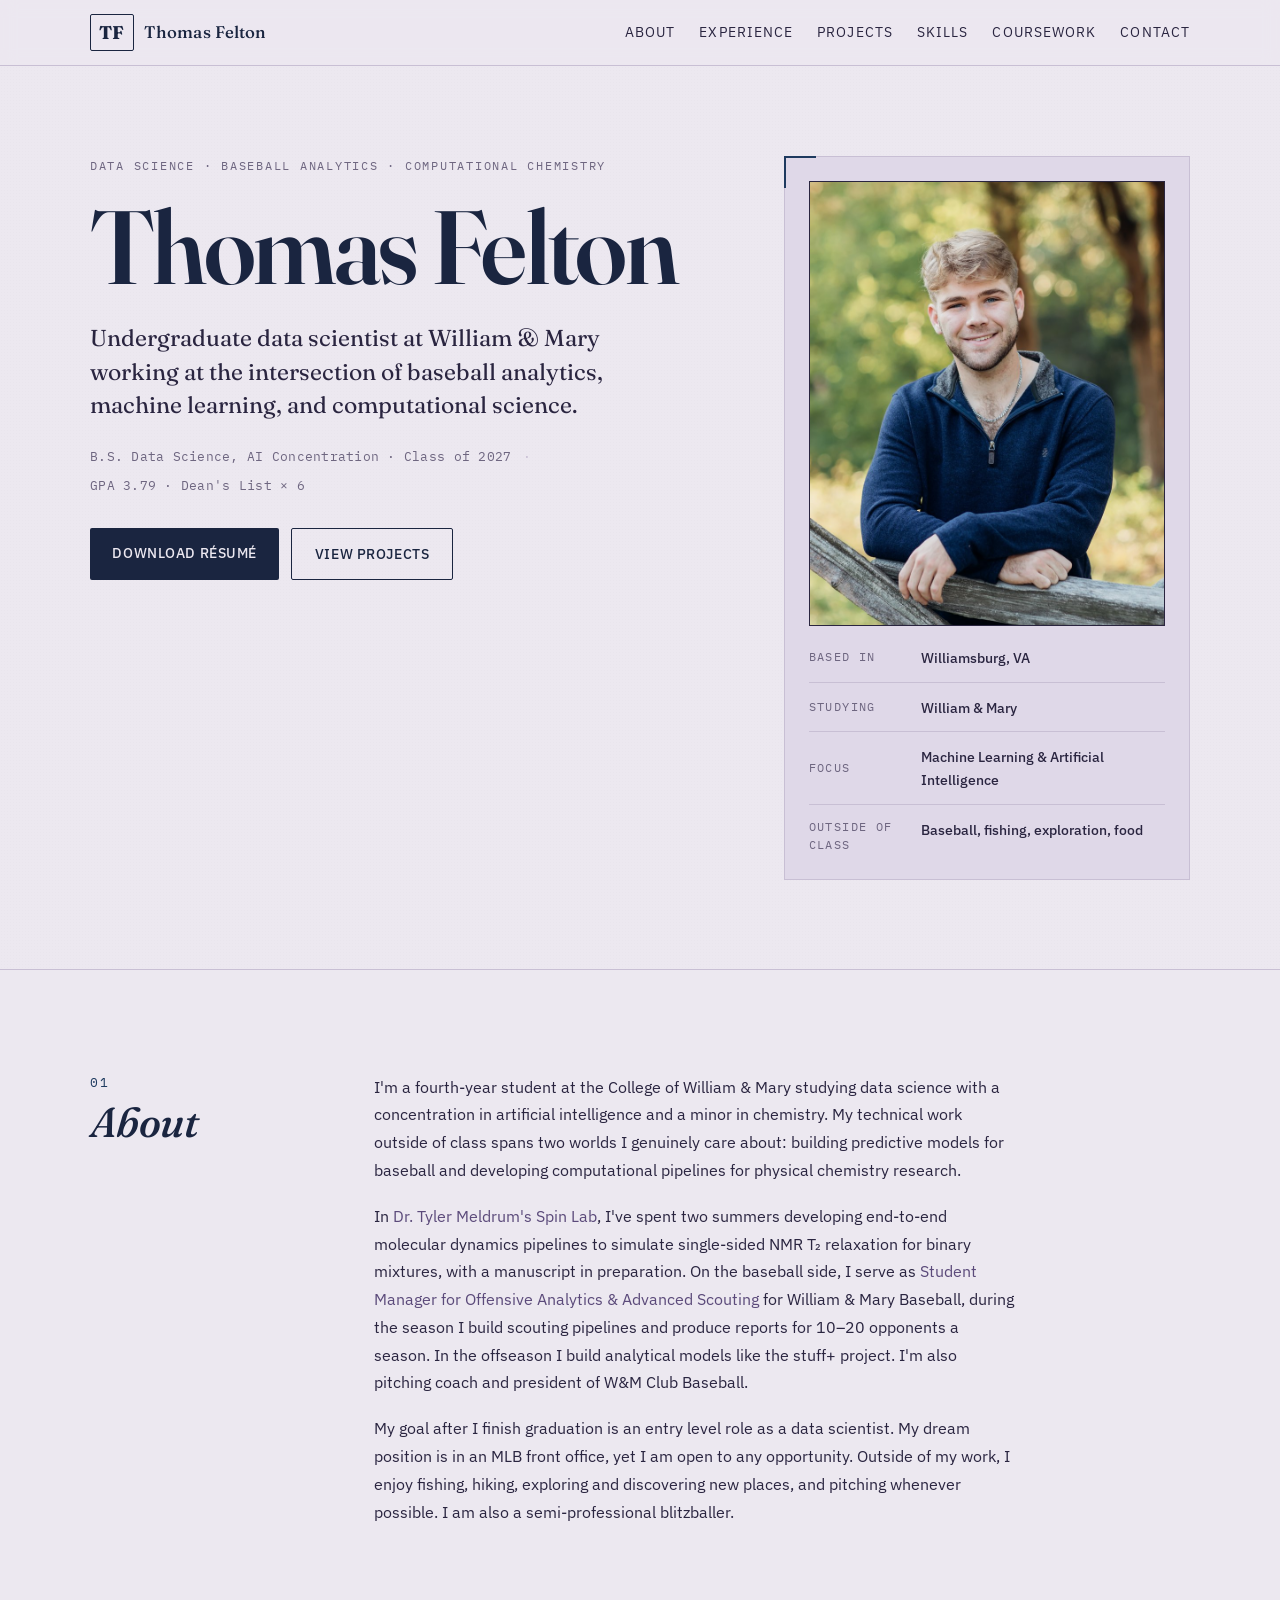
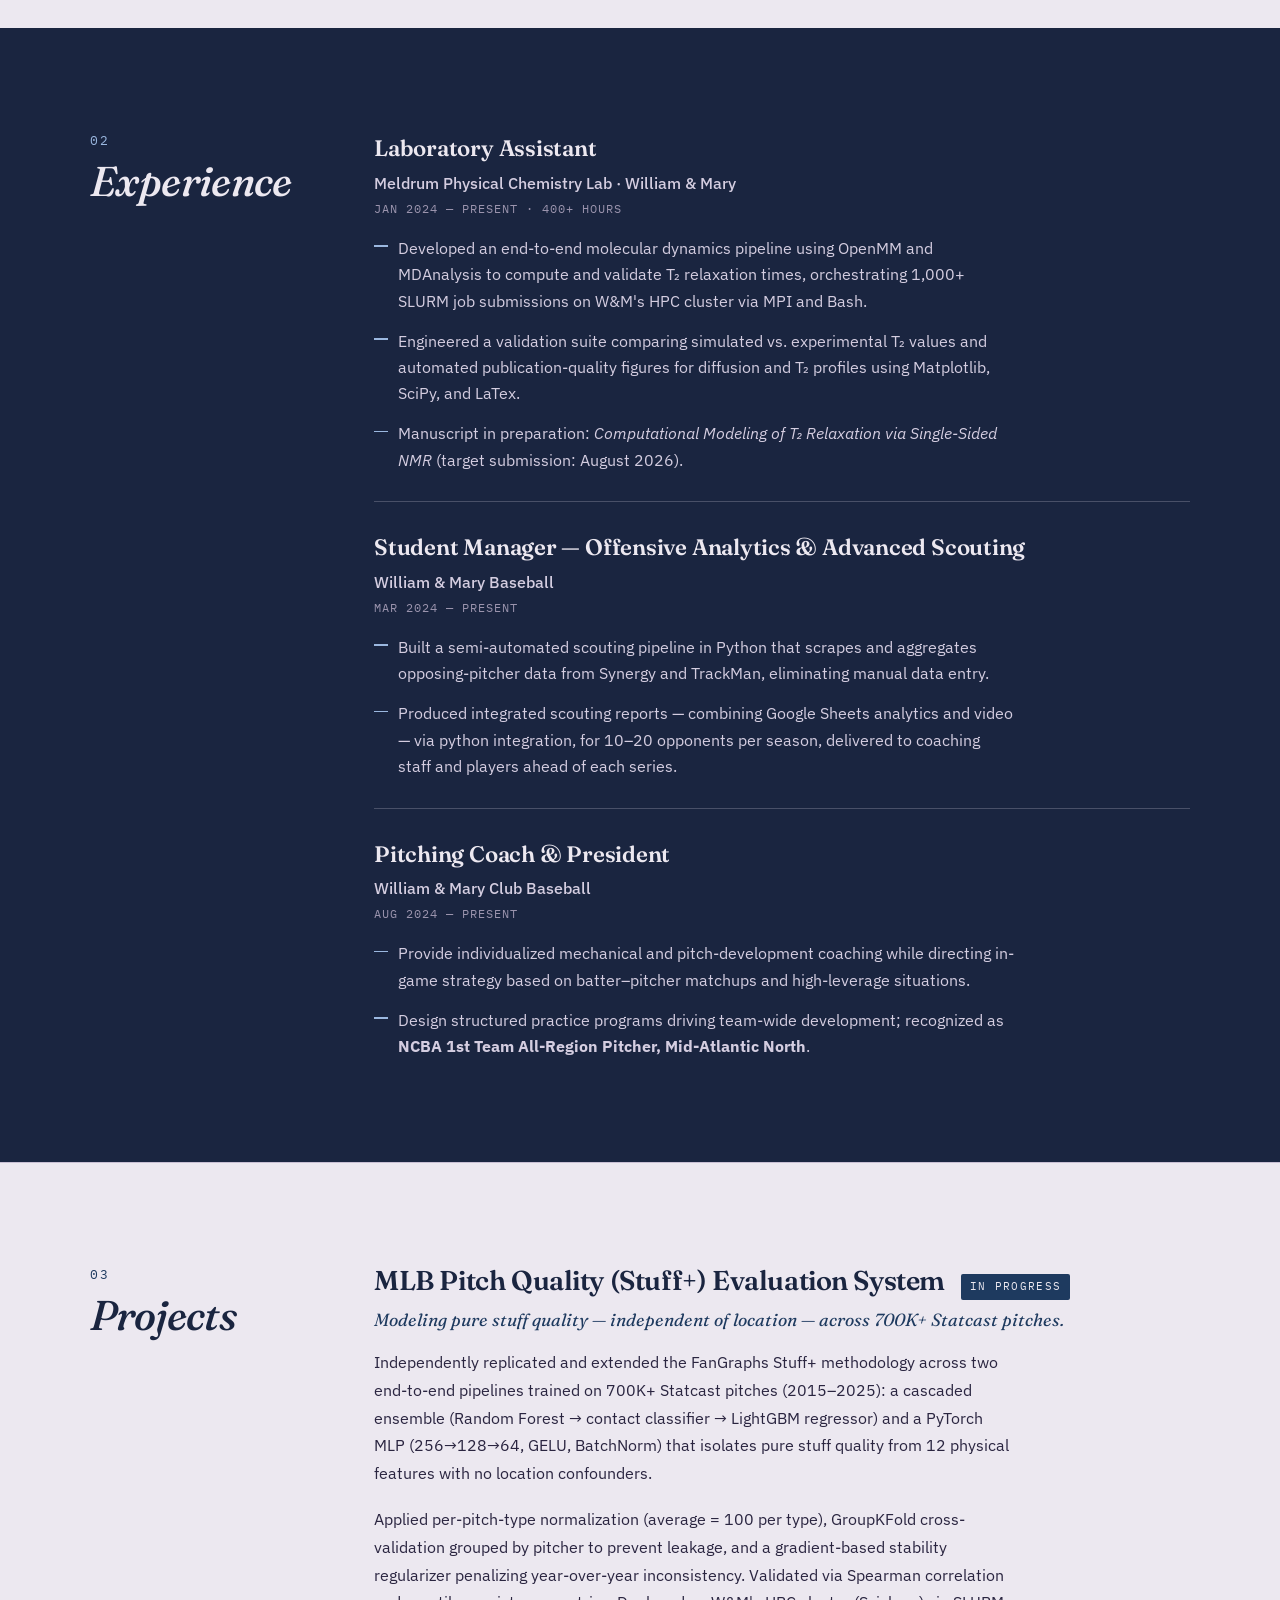
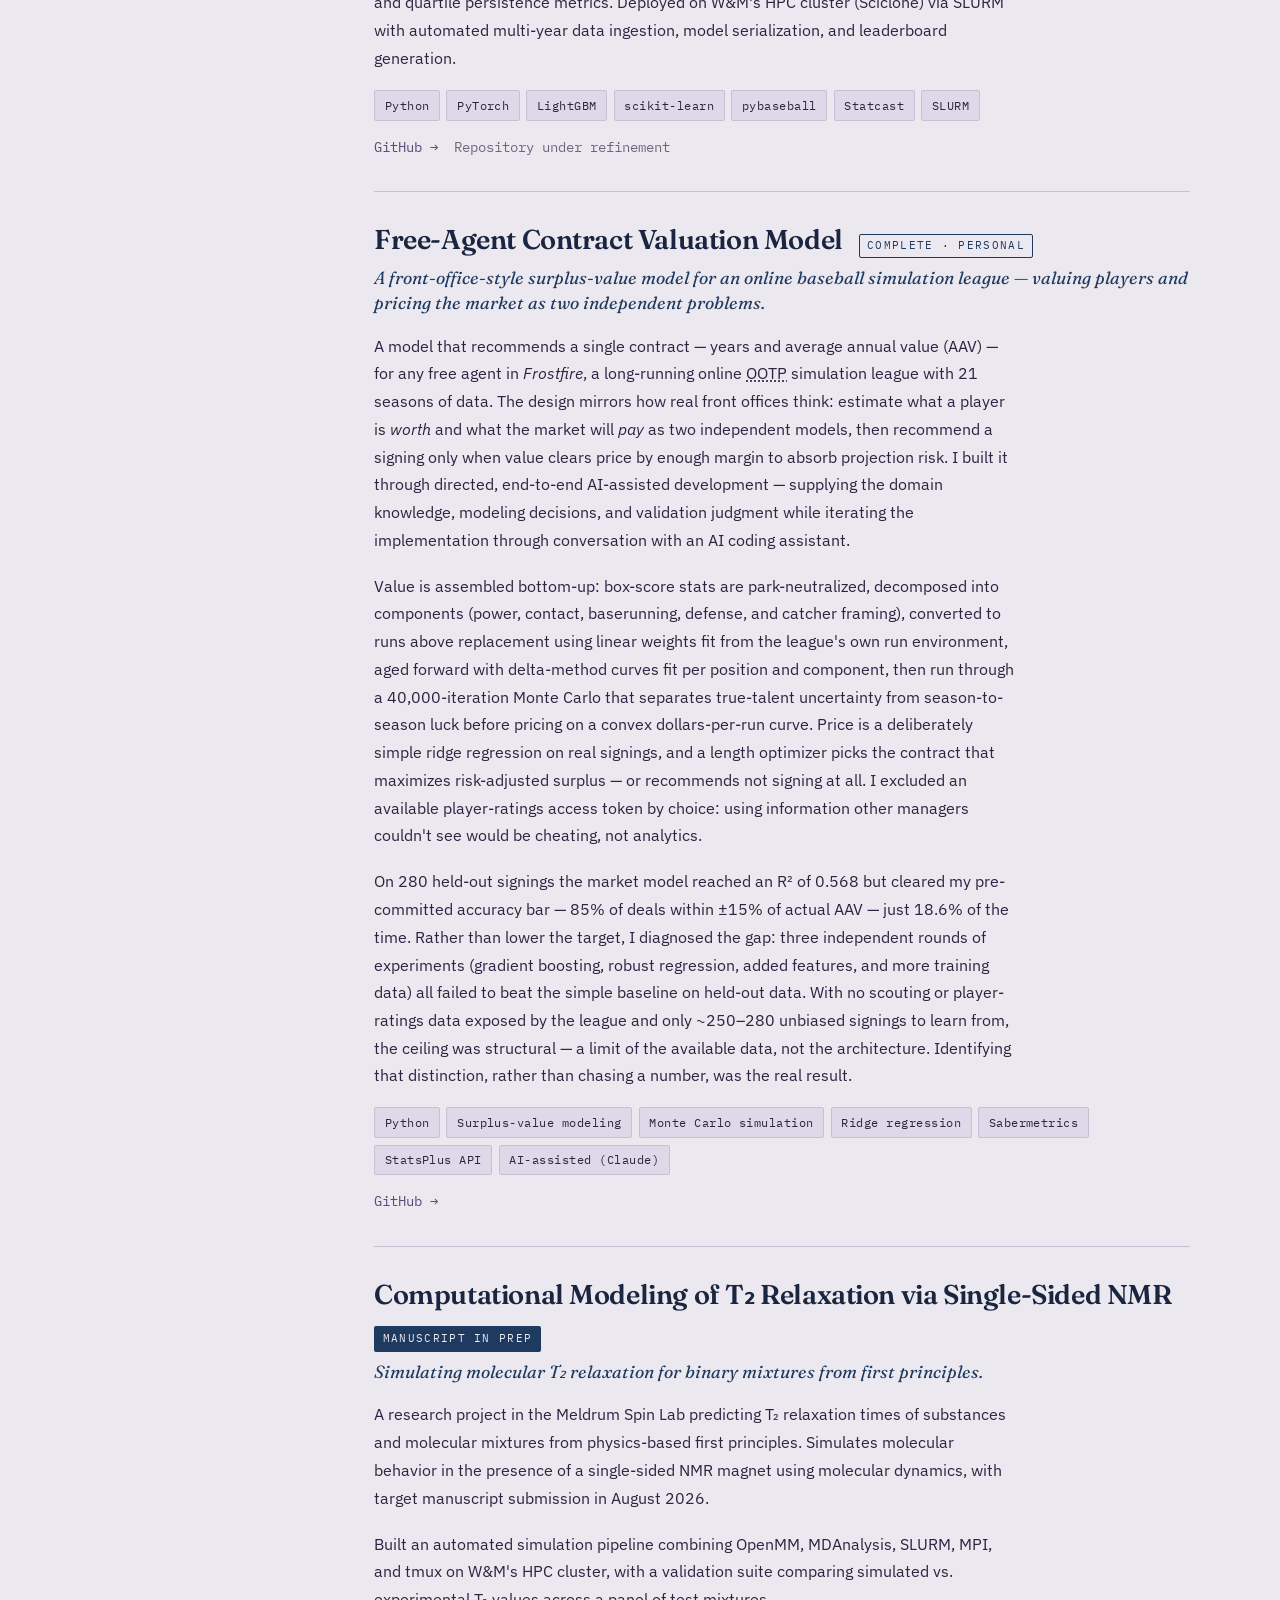
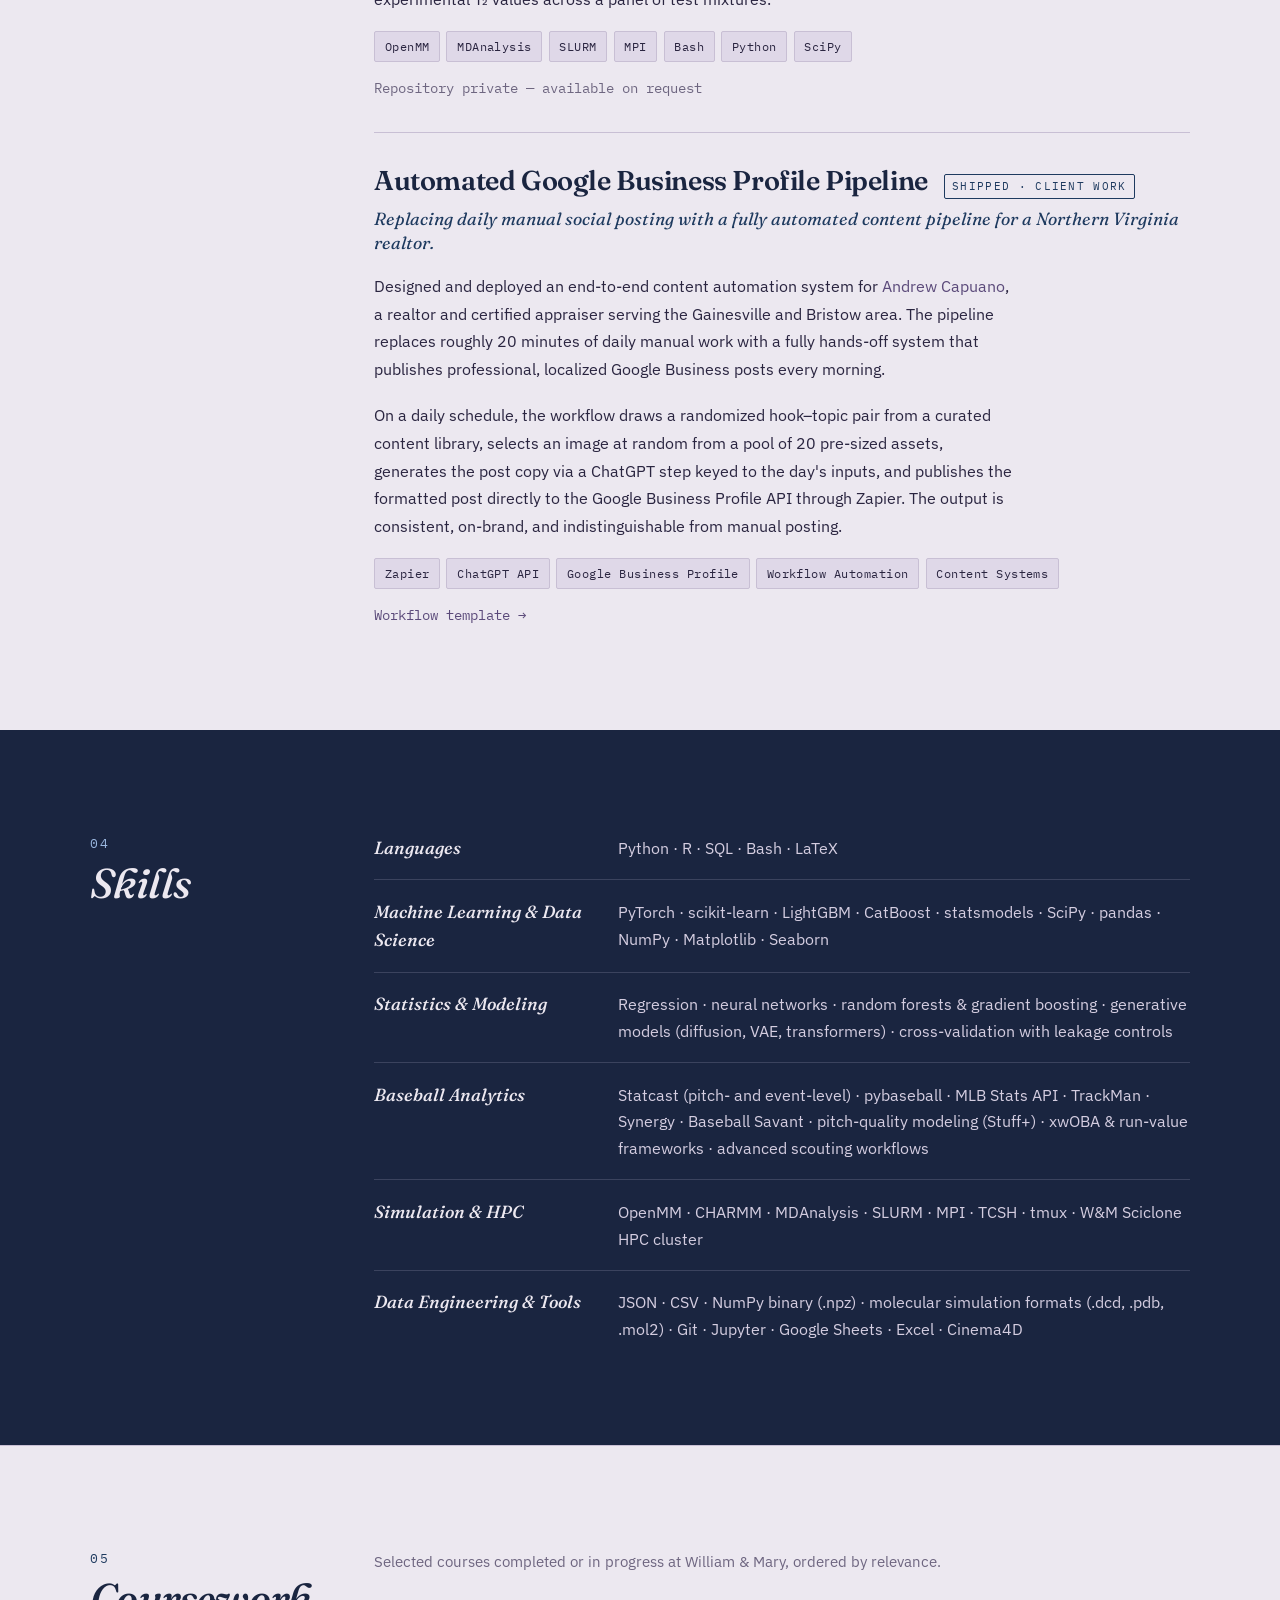
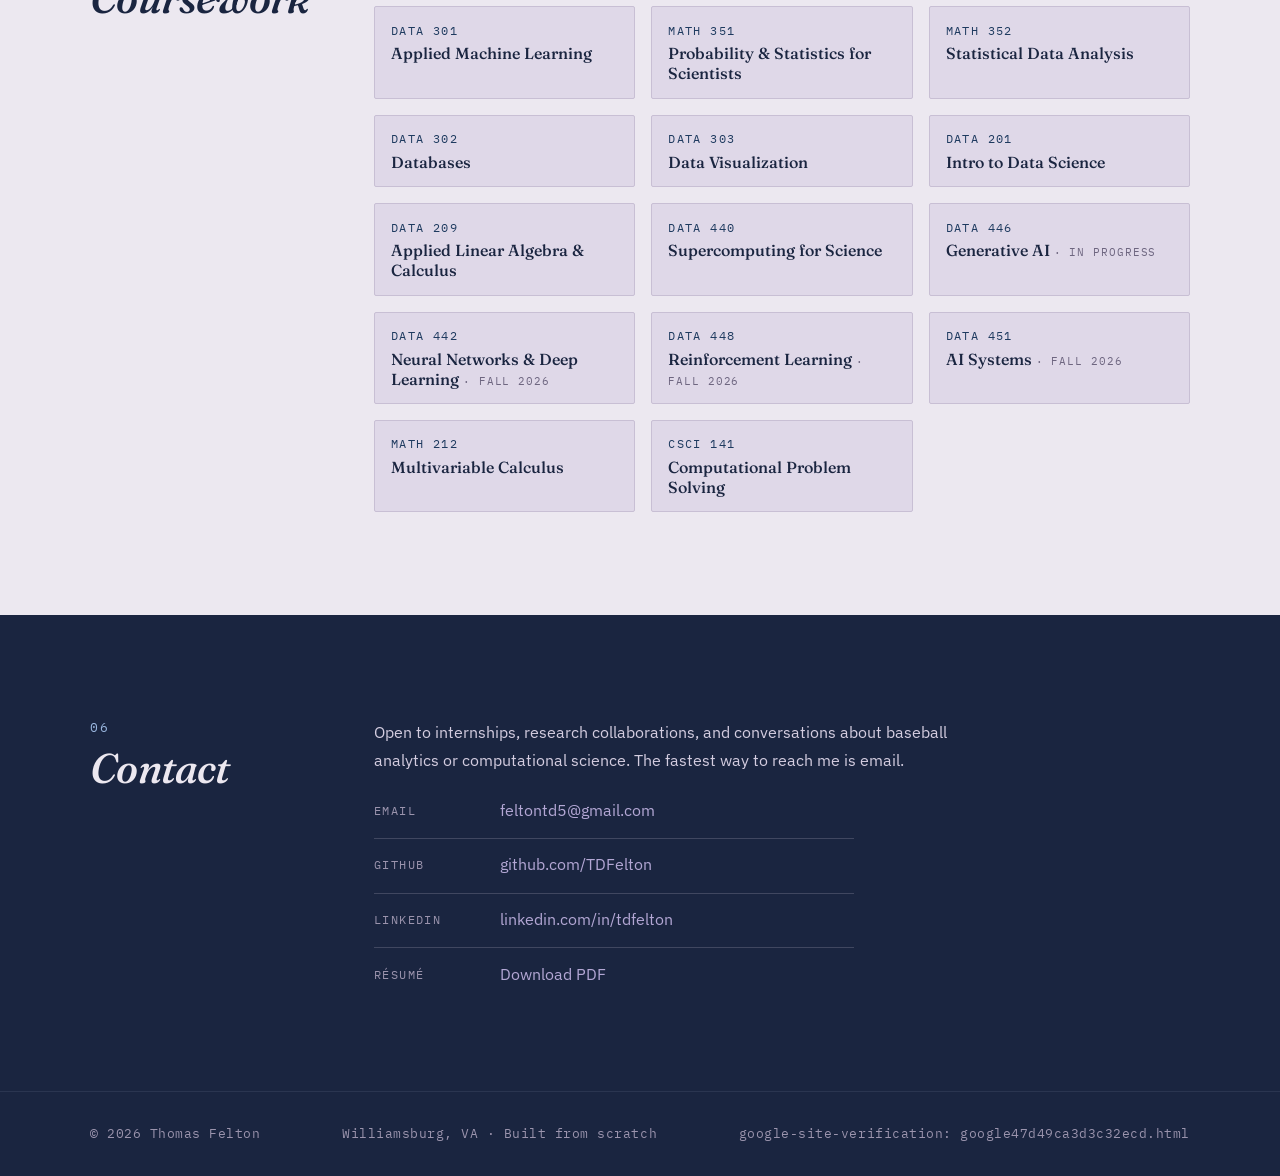
==== commit 43a89055: "new project!" ====
--- a/index.html
+++ b/index.html
@@ -220,6 +220,50 @@
             <p class="project-links">
               <a href="https://github.com/TDFelton" target="_blank" rel="noopener">GitHub →</a>
               <span class="muted">Repository under refinement</span>
+            </p>
+          </article>
+
+          <article class="project">
+            <div class="project-head">
+              <h3 class="project-title">Free-Agent Contract Valuation Model</h3>
+              <span class="badge badge-shipped">Complete · Personal</span>
+            </div>
+            <p class="project-tagline">A front-office-style surplus-value model for an online baseball simulation league — valuing players and pricing the market as two independent problems.</p>
+            <p class="prose">
+              A model that recommends a single contract — years and average annual value (AAV) — for any free agent in
+              <em>Frostfire</em>, a long-running online <abbr title="Out of the Park Baseball">OOTP</abbr> simulation
+              league with 21 seasons of data. The design mirrors how real front offices think: estimate what a player
+              is <em>worth</em> and what the market will <em>pay</em> as two independent models, then recommend a
+              signing only when value clears price by enough margin to absorb projection risk. I built it through
+              directed, end-to-end AI-assisted development — supplying the domain knowledge, modeling decisions, and
+              validation judgment while iterating the implementation through conversation with an AI coding assistant.
+            </p>
+            <p class="prose">
+              Value is assembled bottom-up: box-score stats are park-neutralized, decomposed into components (power,
+              contact, baserunning, defense, and catcher framing), converted to runs above replacement using linear
+              weights fit from the league&apos;s own run environment, aged forward with delta-method curves fit per
+              position and component, then run through a 40,000-iteration Monte Carlo that separates true-talent
+              uncertainty from season-to-season luck before pricing on a convex dollars-per-run curve. Price is a
+              deliberately simple ridge regression on real signings, and a length optimizer picks the contract that
+              maximizes risk-adjusted surplus — or recommends not signing at all. I excluded an available
+              player-ratings access token by choice: using information other managers couldn&apos;t see would be
+              cheating, not analytics.
+            </p>
+            <p class="prose">
+              On 280 held-out signings the market model reached an R² of 0.568 but cleared my pre-committed accuracy
+              bar — 85% of deals within ±15% of actual AAV — just 18.6% of the time. Rather than lower the target, I
+              diagnosed the gap: three independent rounds of experiments (gradient boosting, robust regression, added
+              features, and more training data) all failed to beat the simple baseline on held-out data. With no
+              scouting or player-ratings data exposed by the league and only ~250–280 unbiased signings to learn from,
+              the ceiling was structural — a limit of the available data, not the architecture. Identifying that
+              distinction, rather than chasing a number, was the real result.
+            </p>
+            <ul class="tag-row" aria-label="Methods and tools">
+              <li>Python</li><li>Surplus-value modeling</li><li>Monte Carlo simulation</li>
+              <li>Ridge regression</li><li>Sabermetrics</li><li>StatsPlus API</li><li>AI-assisted (Claude)</li>
+            </ul>
+            <p class="project-links">
+              <a href="https://github.com/TDFelton/ootp26_free_agent_analysis" target="_blank" rel="noopener">GitHub →</a>
             </p>
           </article>
 
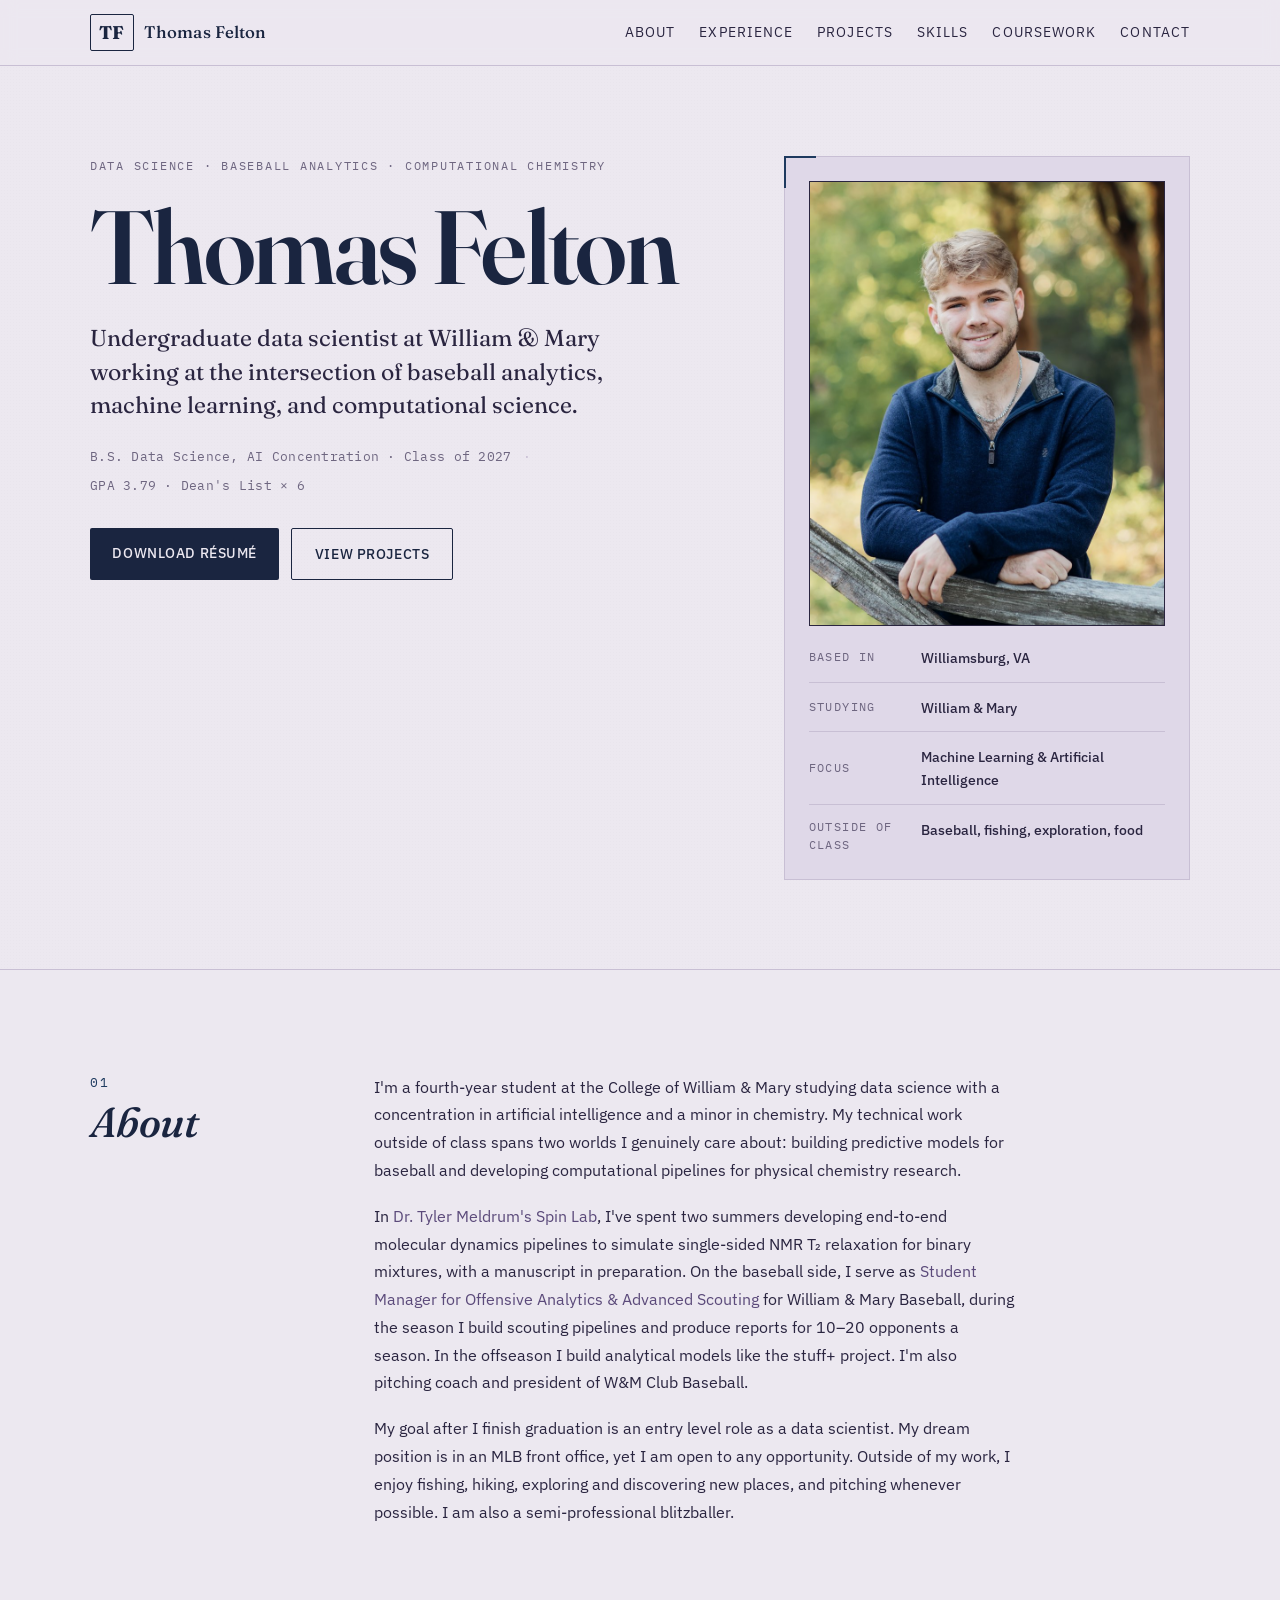
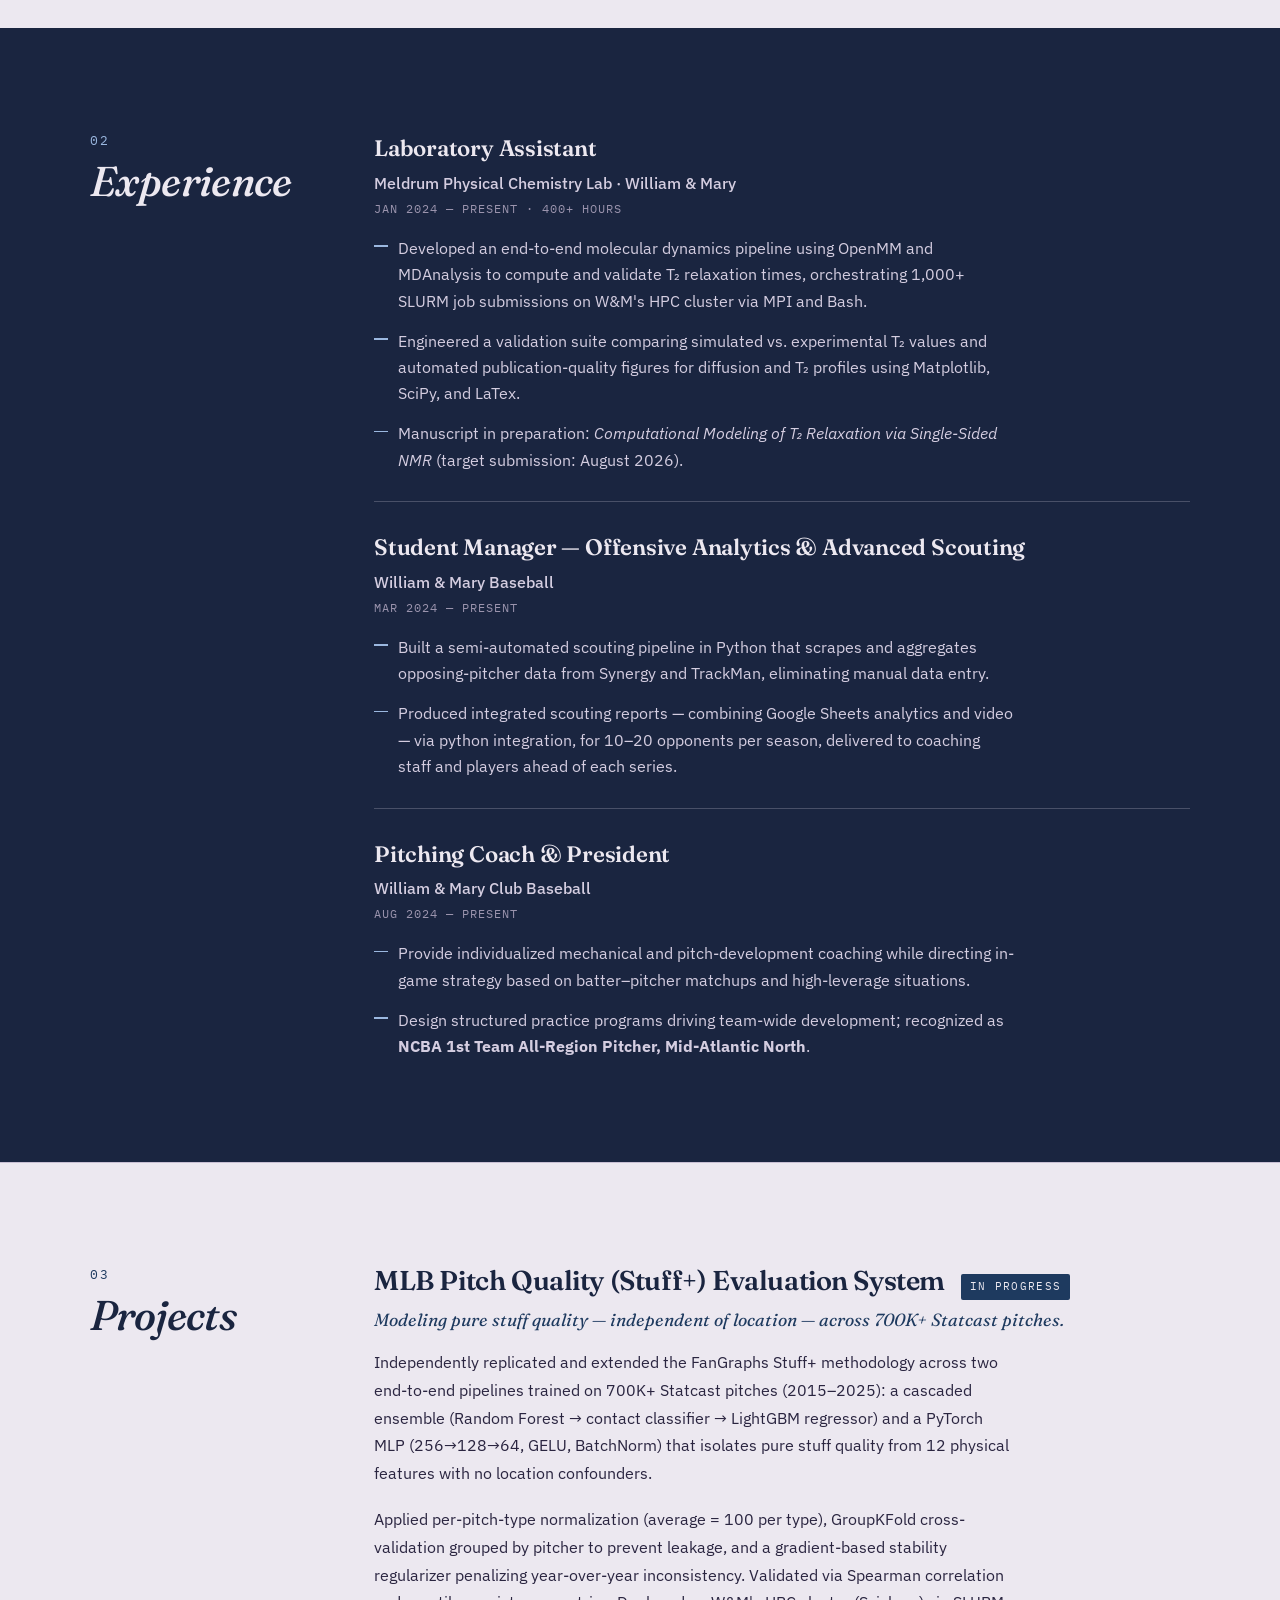
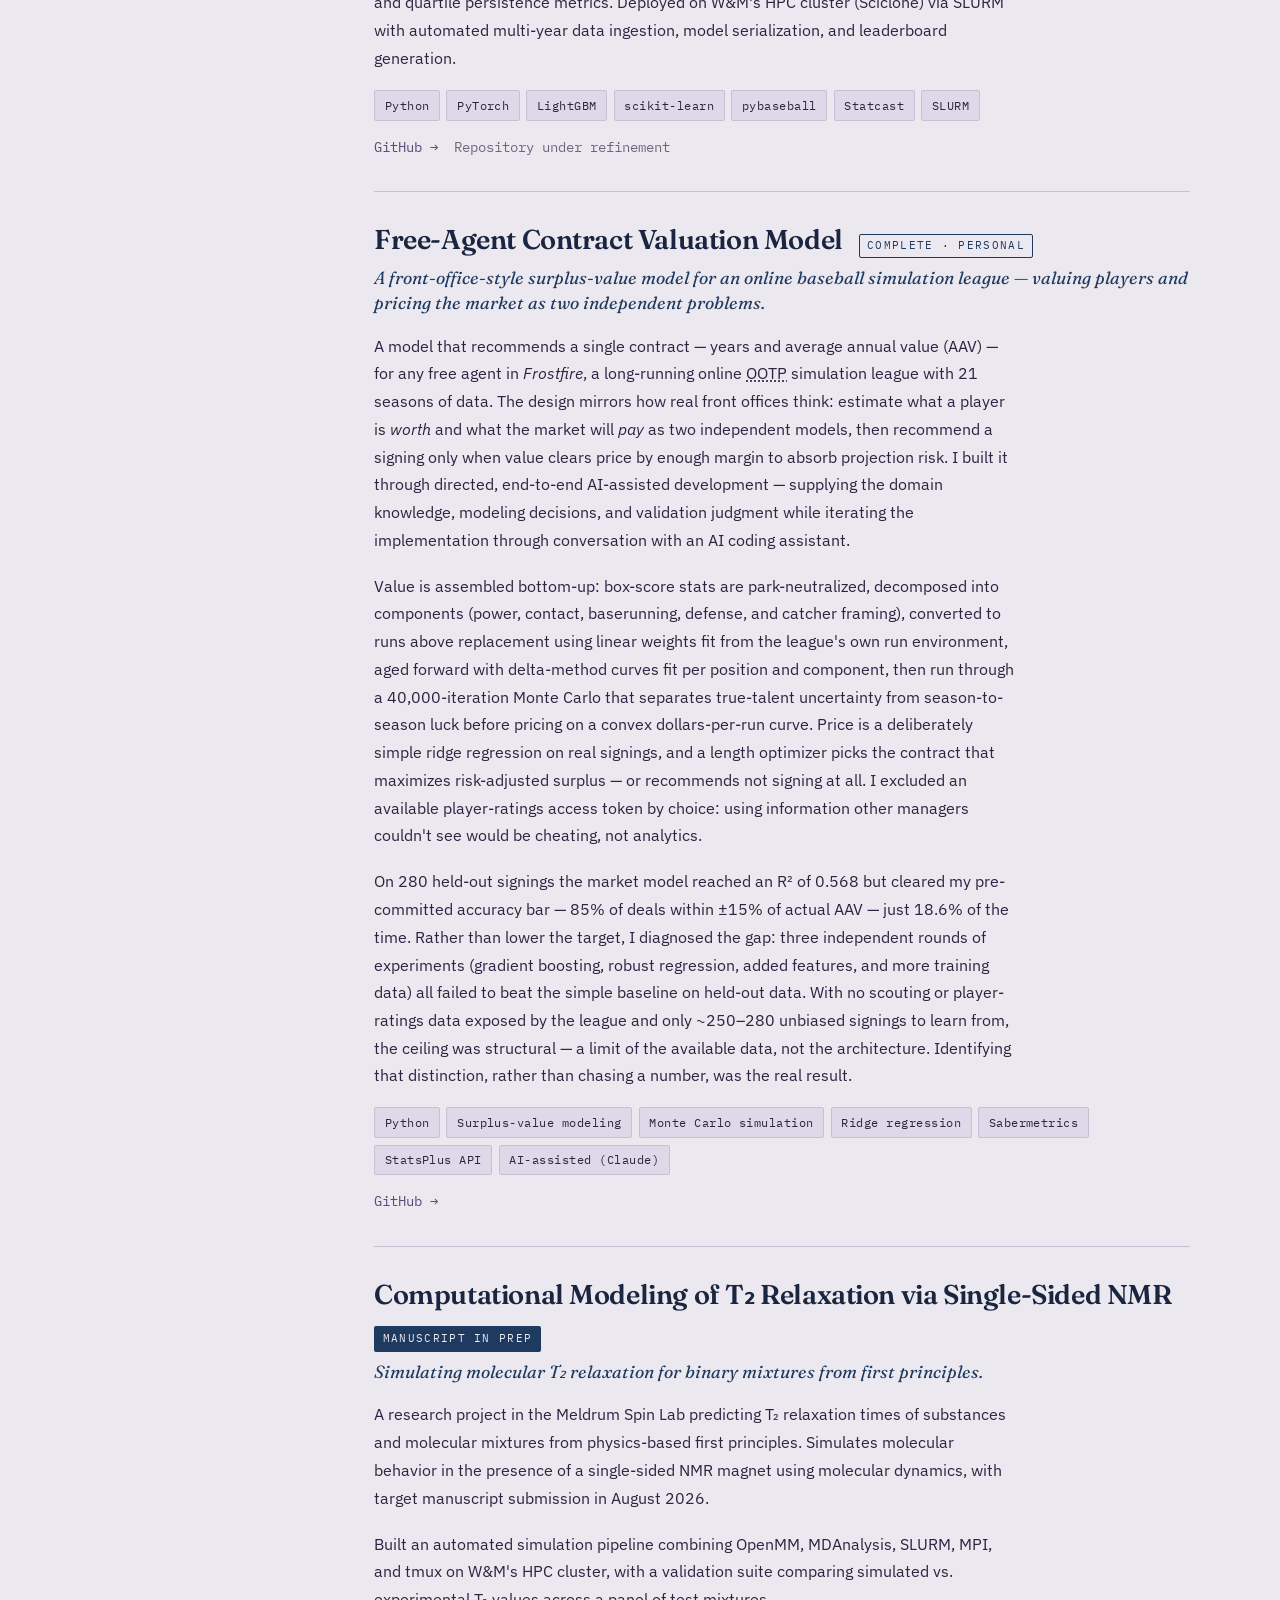
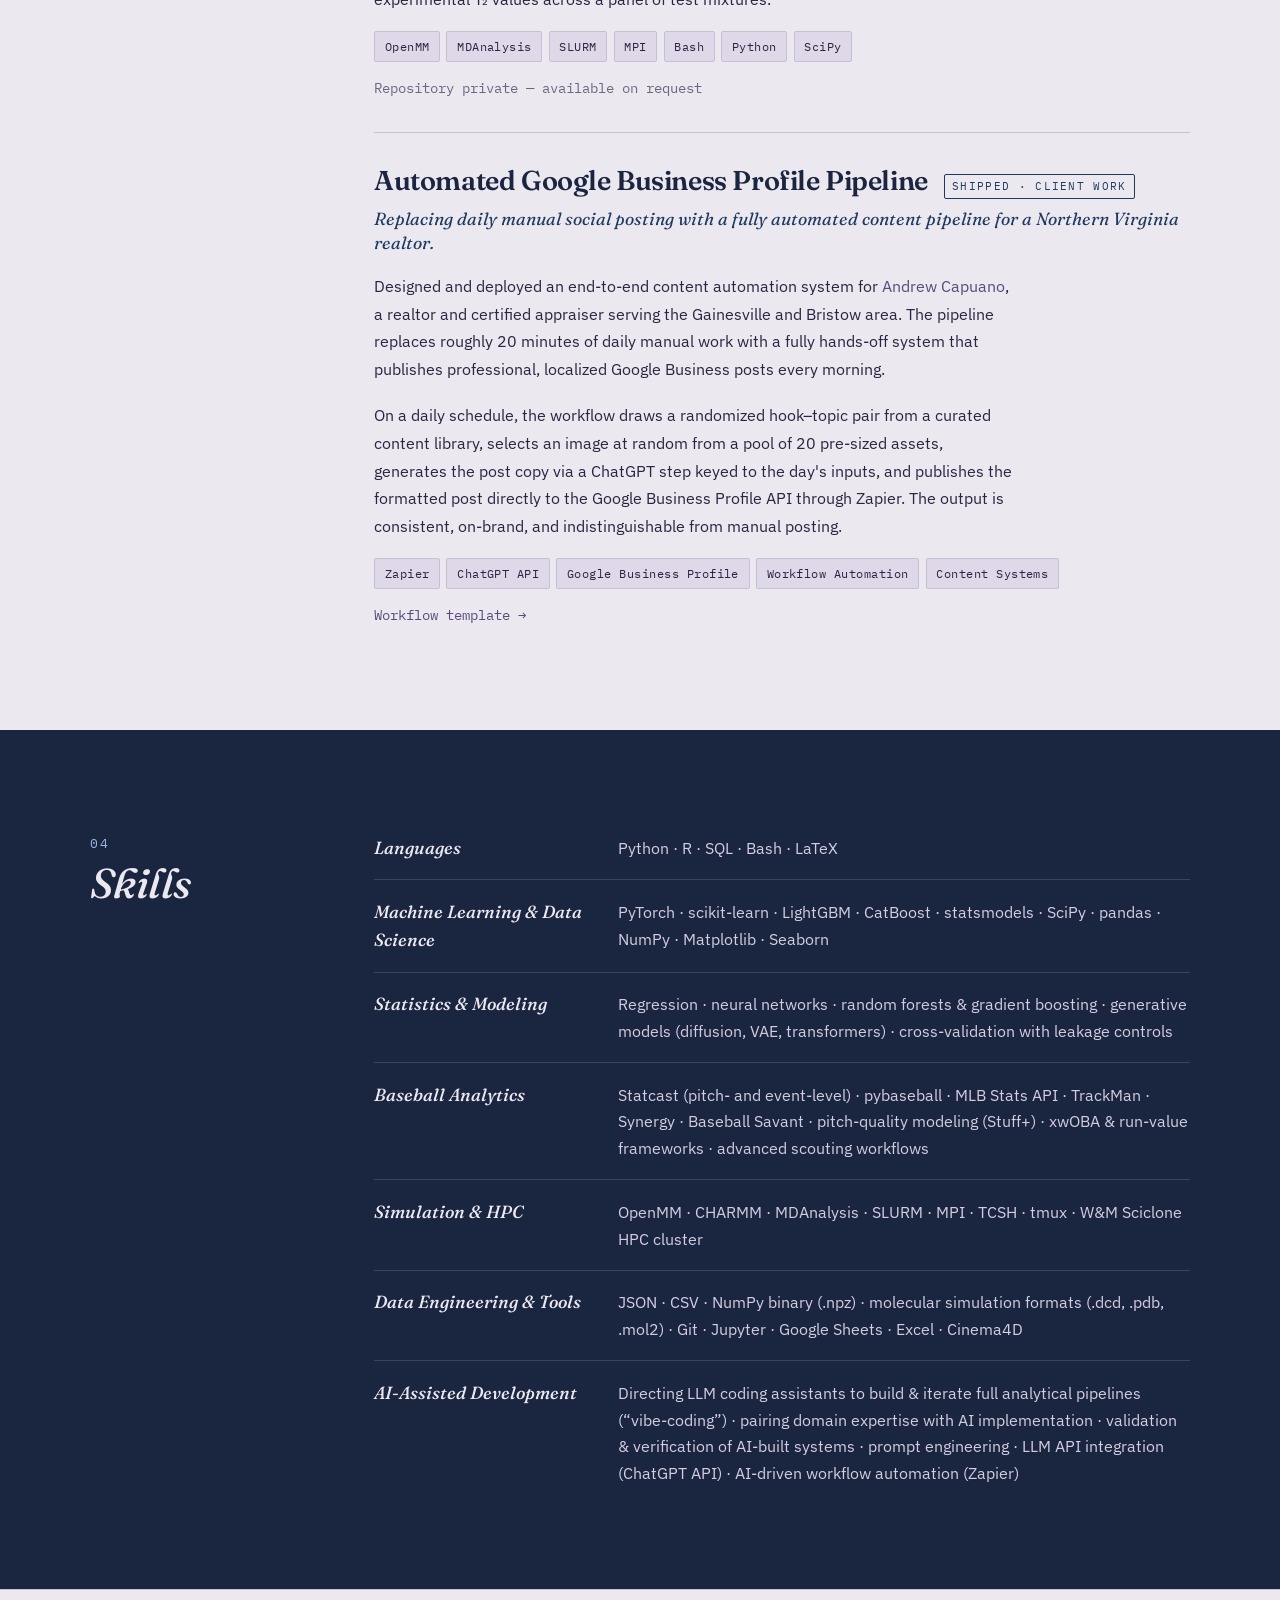
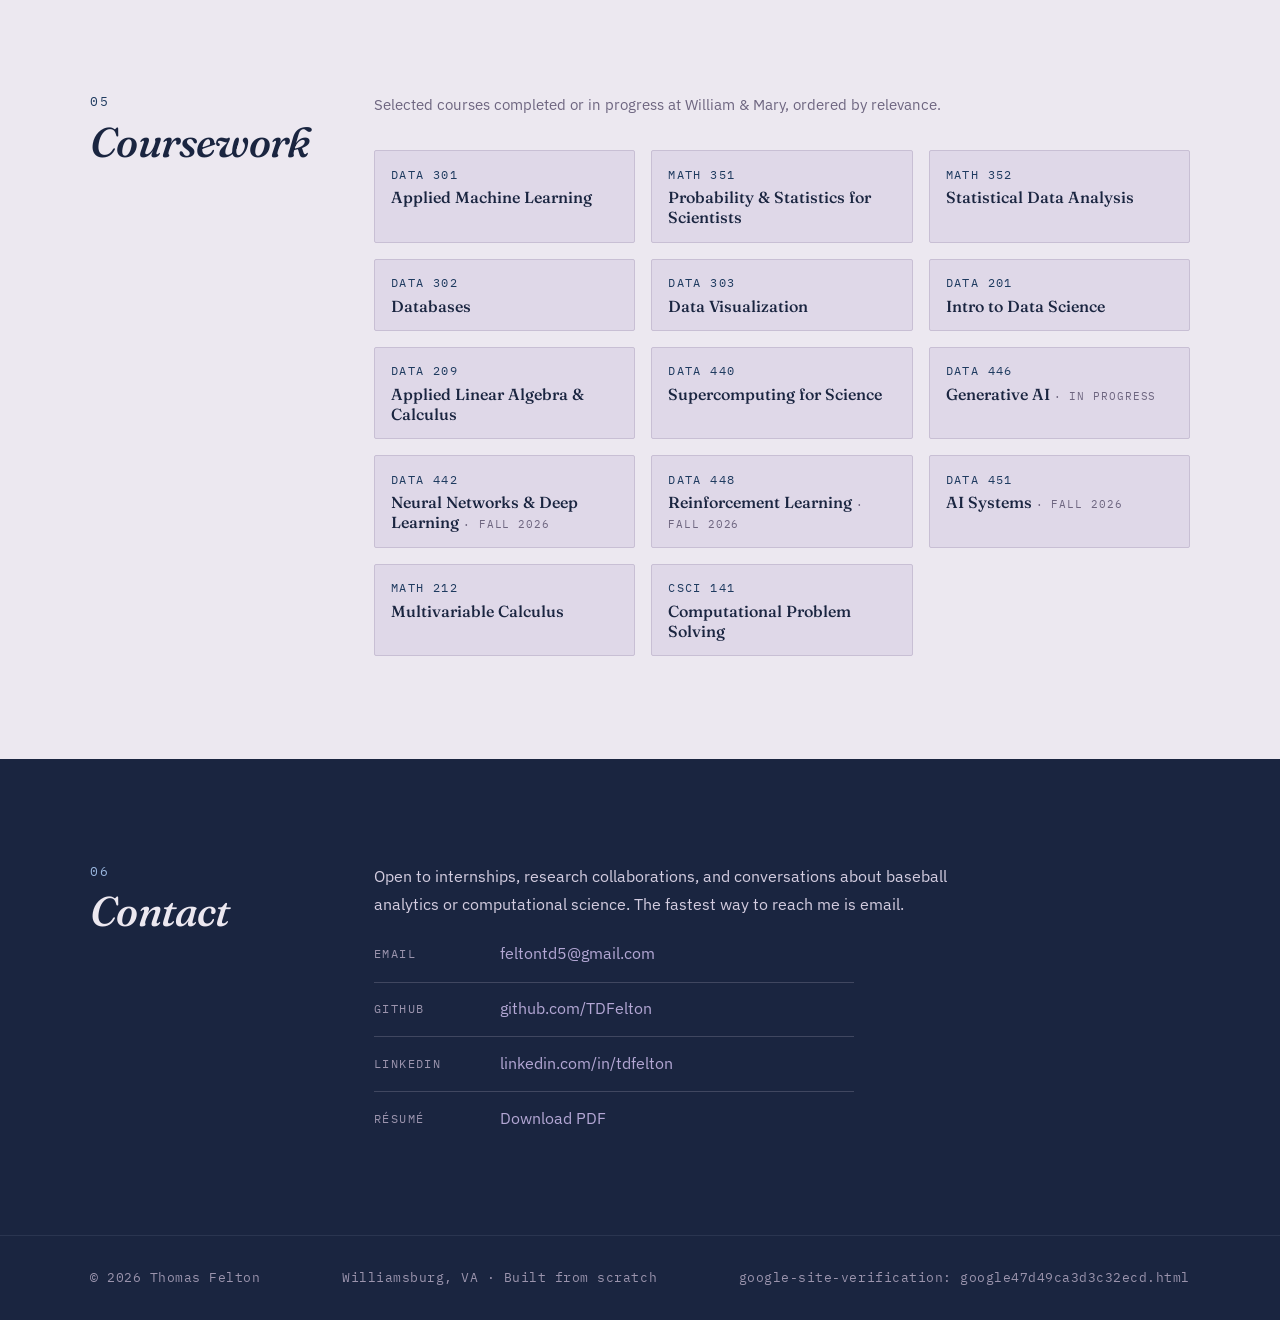
==== commit d8ad7713: "updated skills" ====
--- a/index.html
+++ b/index.html
@@ -374,6 +374,16 @@
             <p class="skill-list">
               JSON · CSV · NumPy binary (.npz) · molecular simulation formats (.dcd, .pdb, .mol2) ·
               Git · Jupyter · Google Sheets · Excel · Cinema4D
+            </p>
+          </div>
+
+          <div class="skill-block">
+            <h3 class="skill-heading">AI-Assisted Development</h3>
+            <p class="skill-list">
+              Directing LLM coding assistants to build &amp; iterate full analytical pipelines
+              (&ldquo;vibe-coding&rdquo;) · pairing domain expertise with AI implementation ·
+              validation &amp; verification of AI-built systems · prompt engineering ·
+              LLM API integration (ChatGPT API) · AI-driven workflow automation (Zapier)
             </p>
           </div>
 
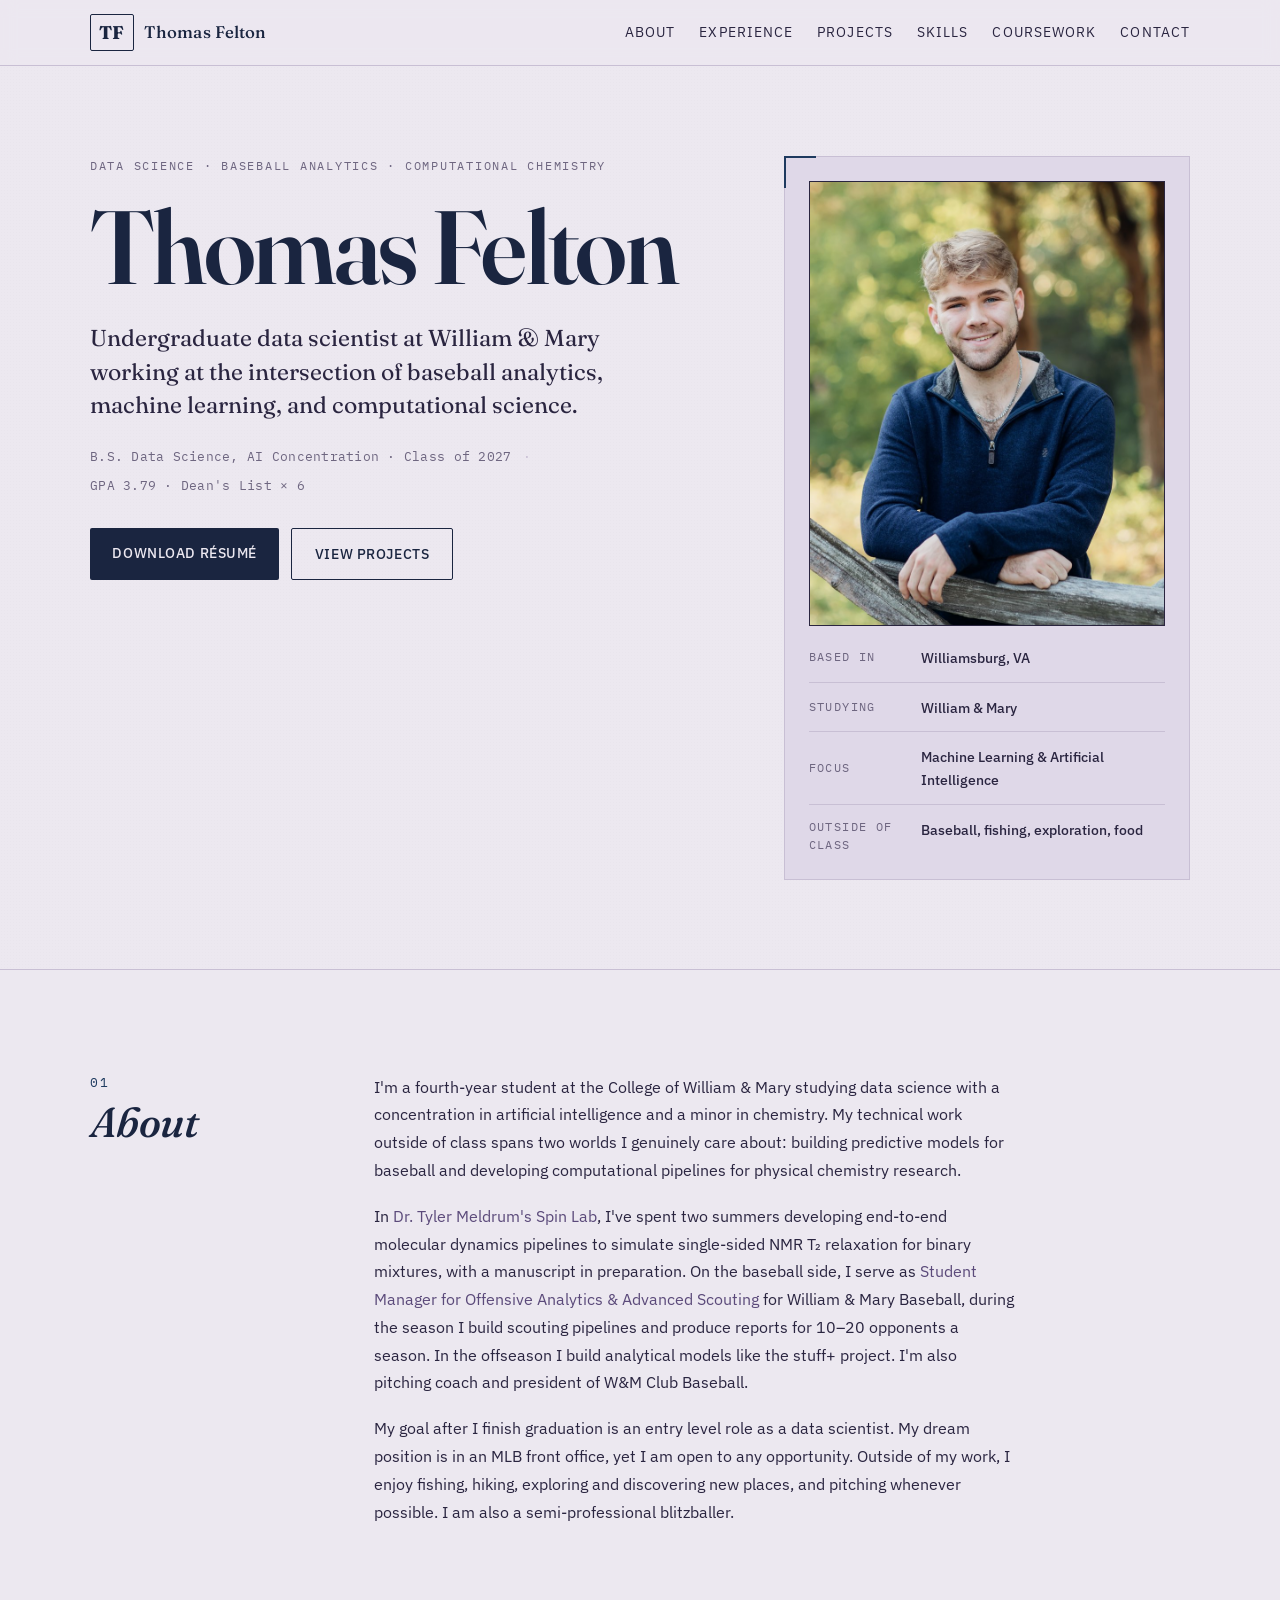
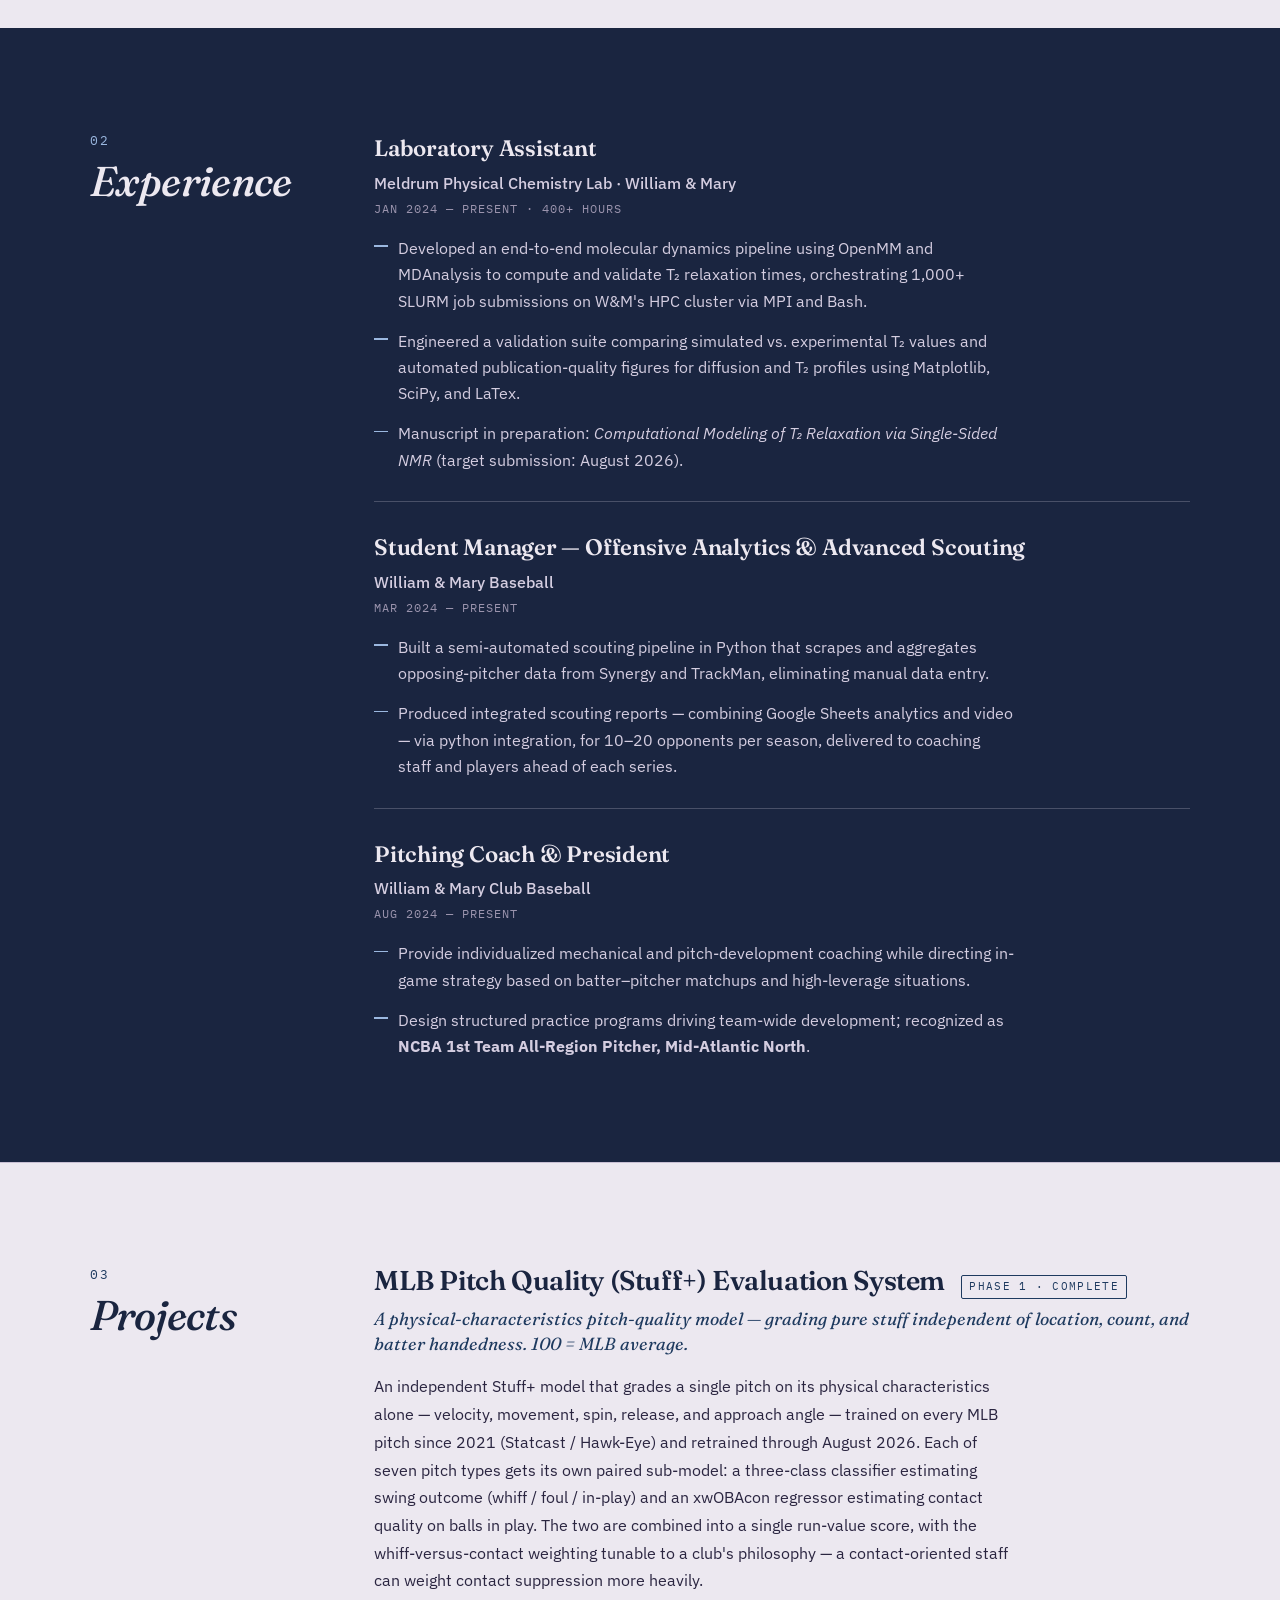
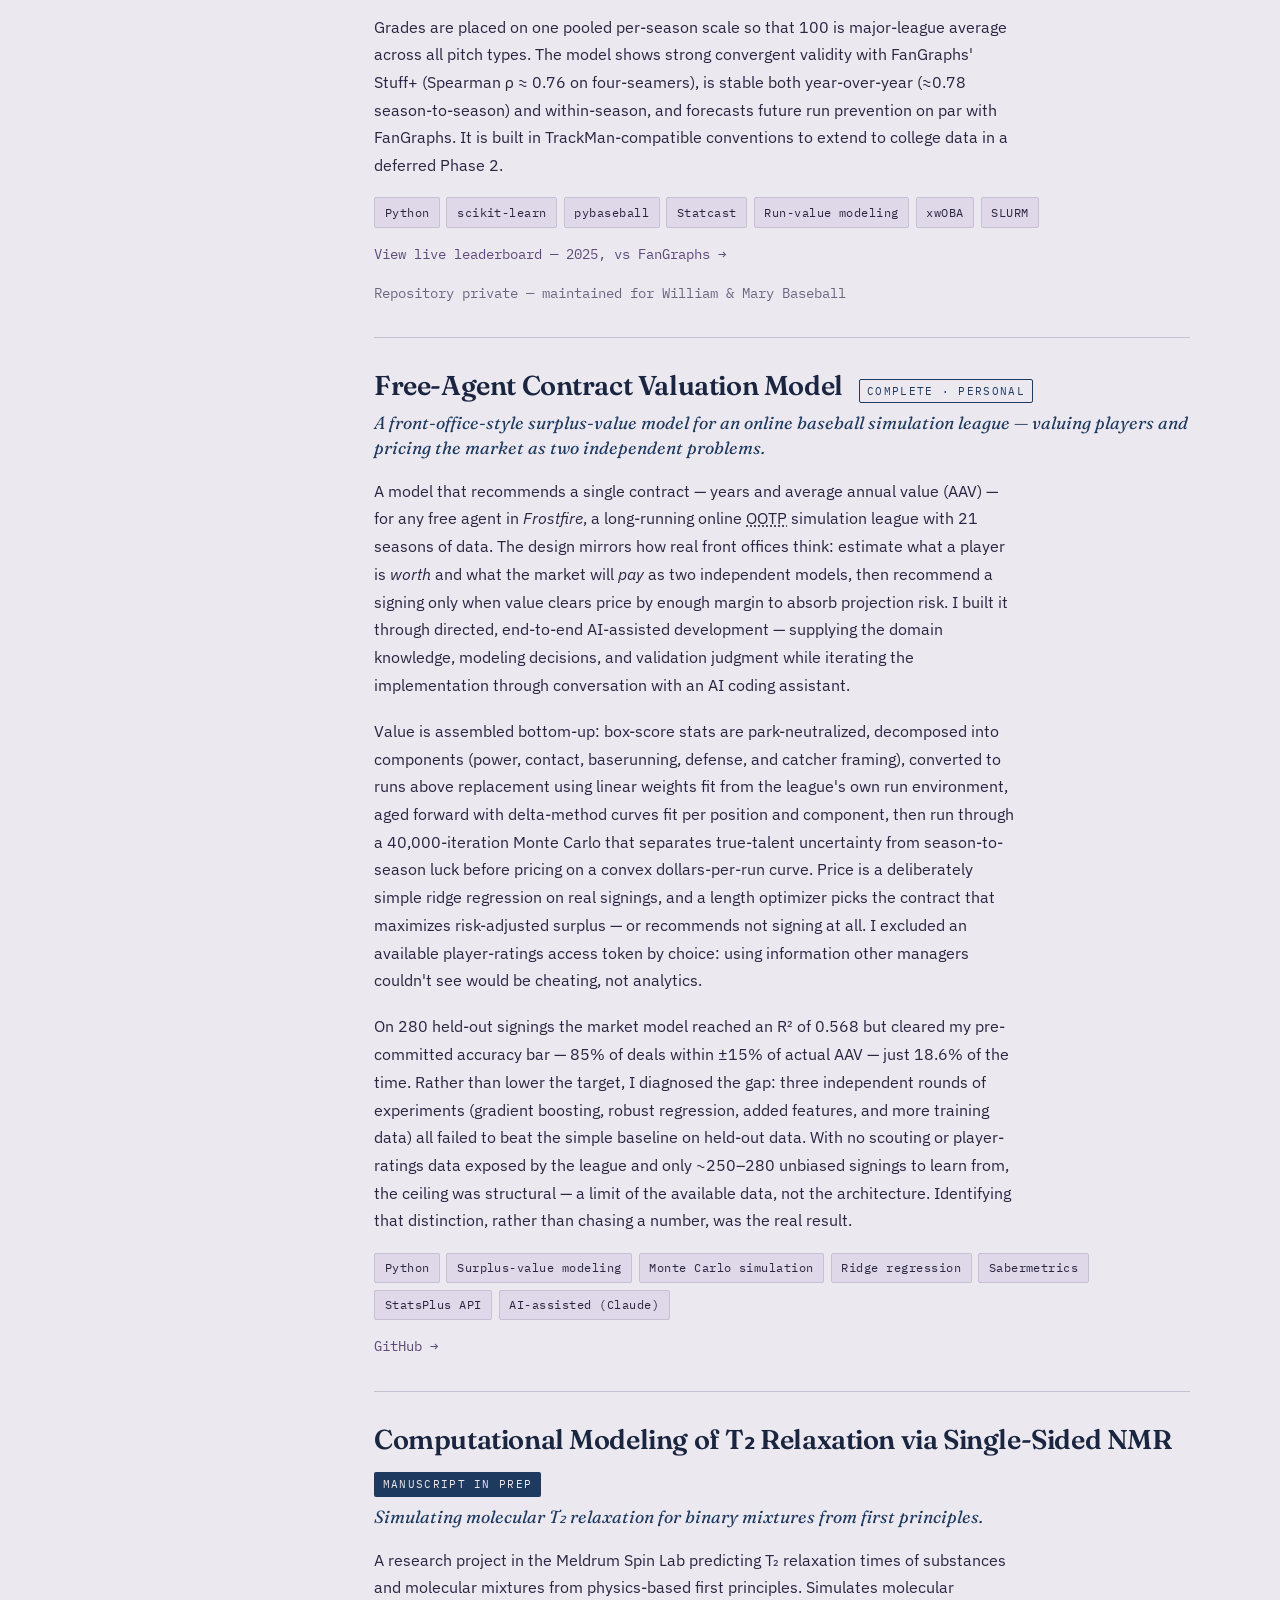
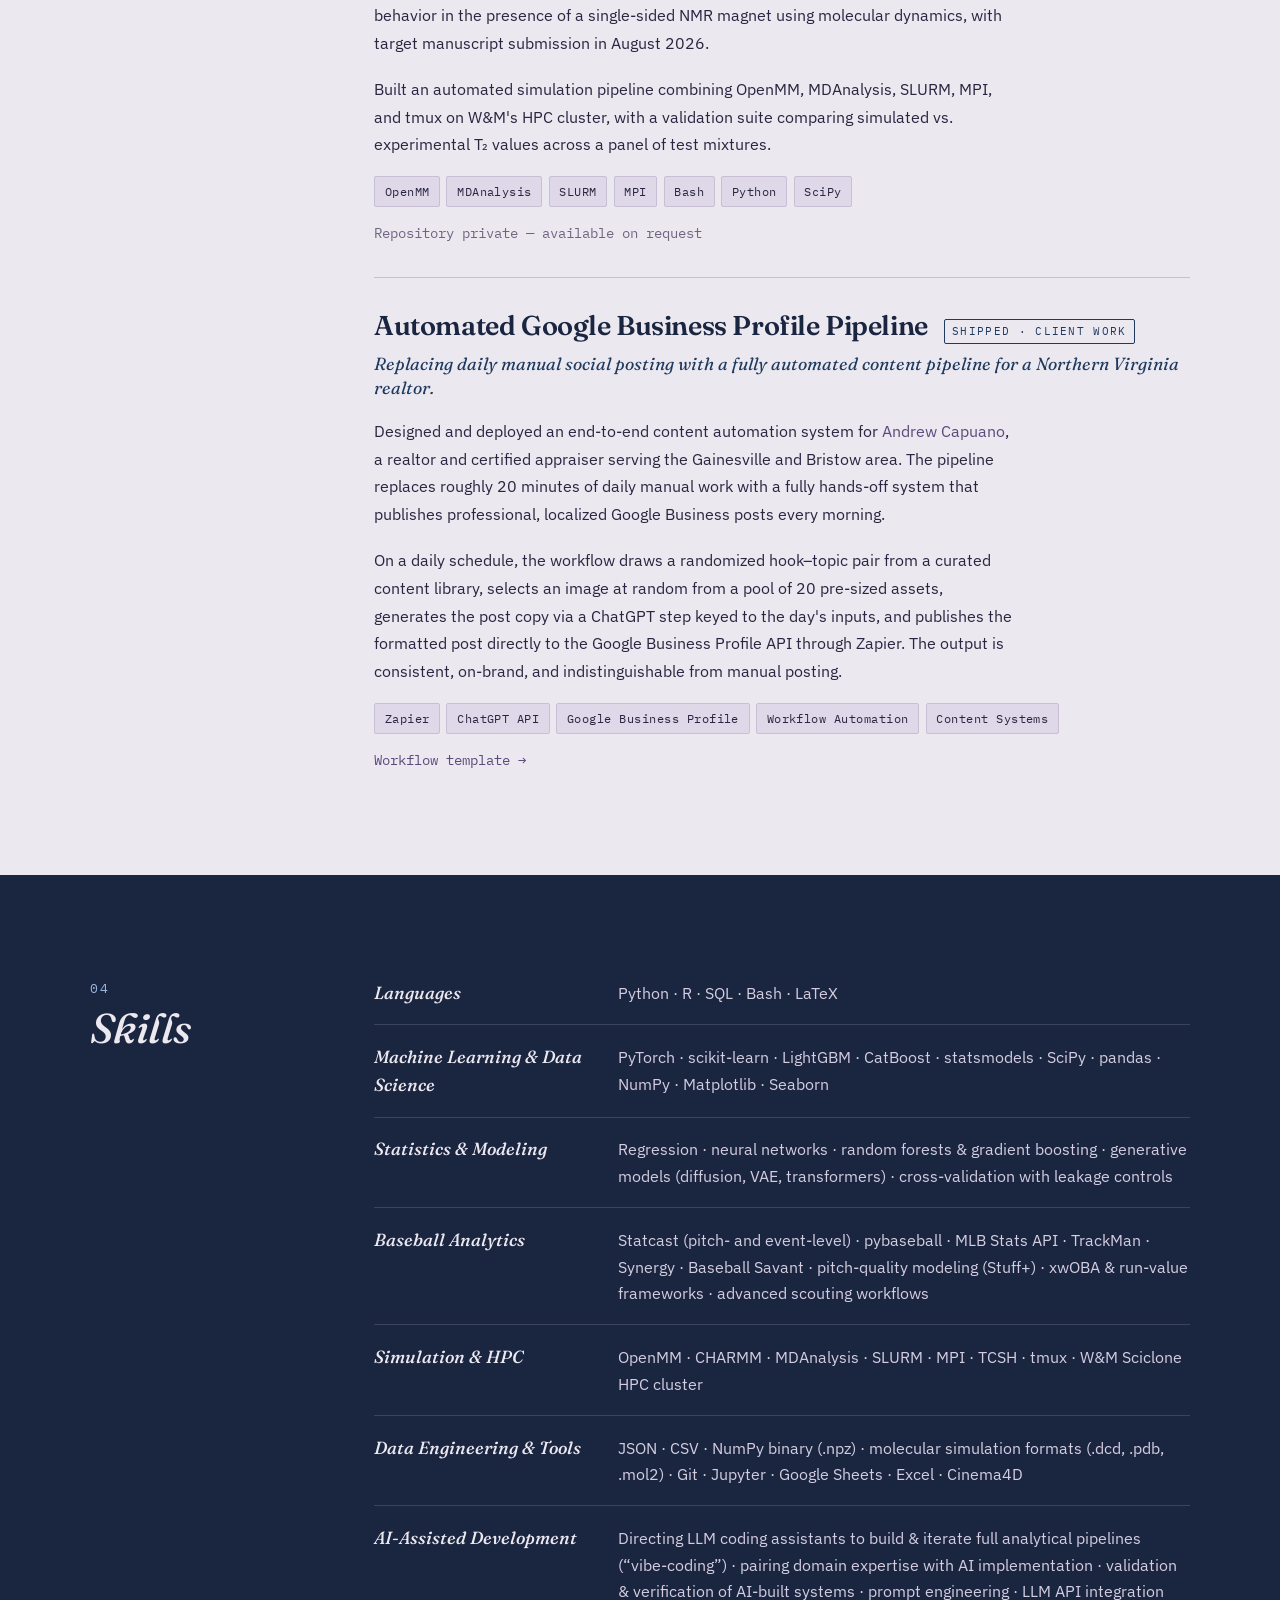
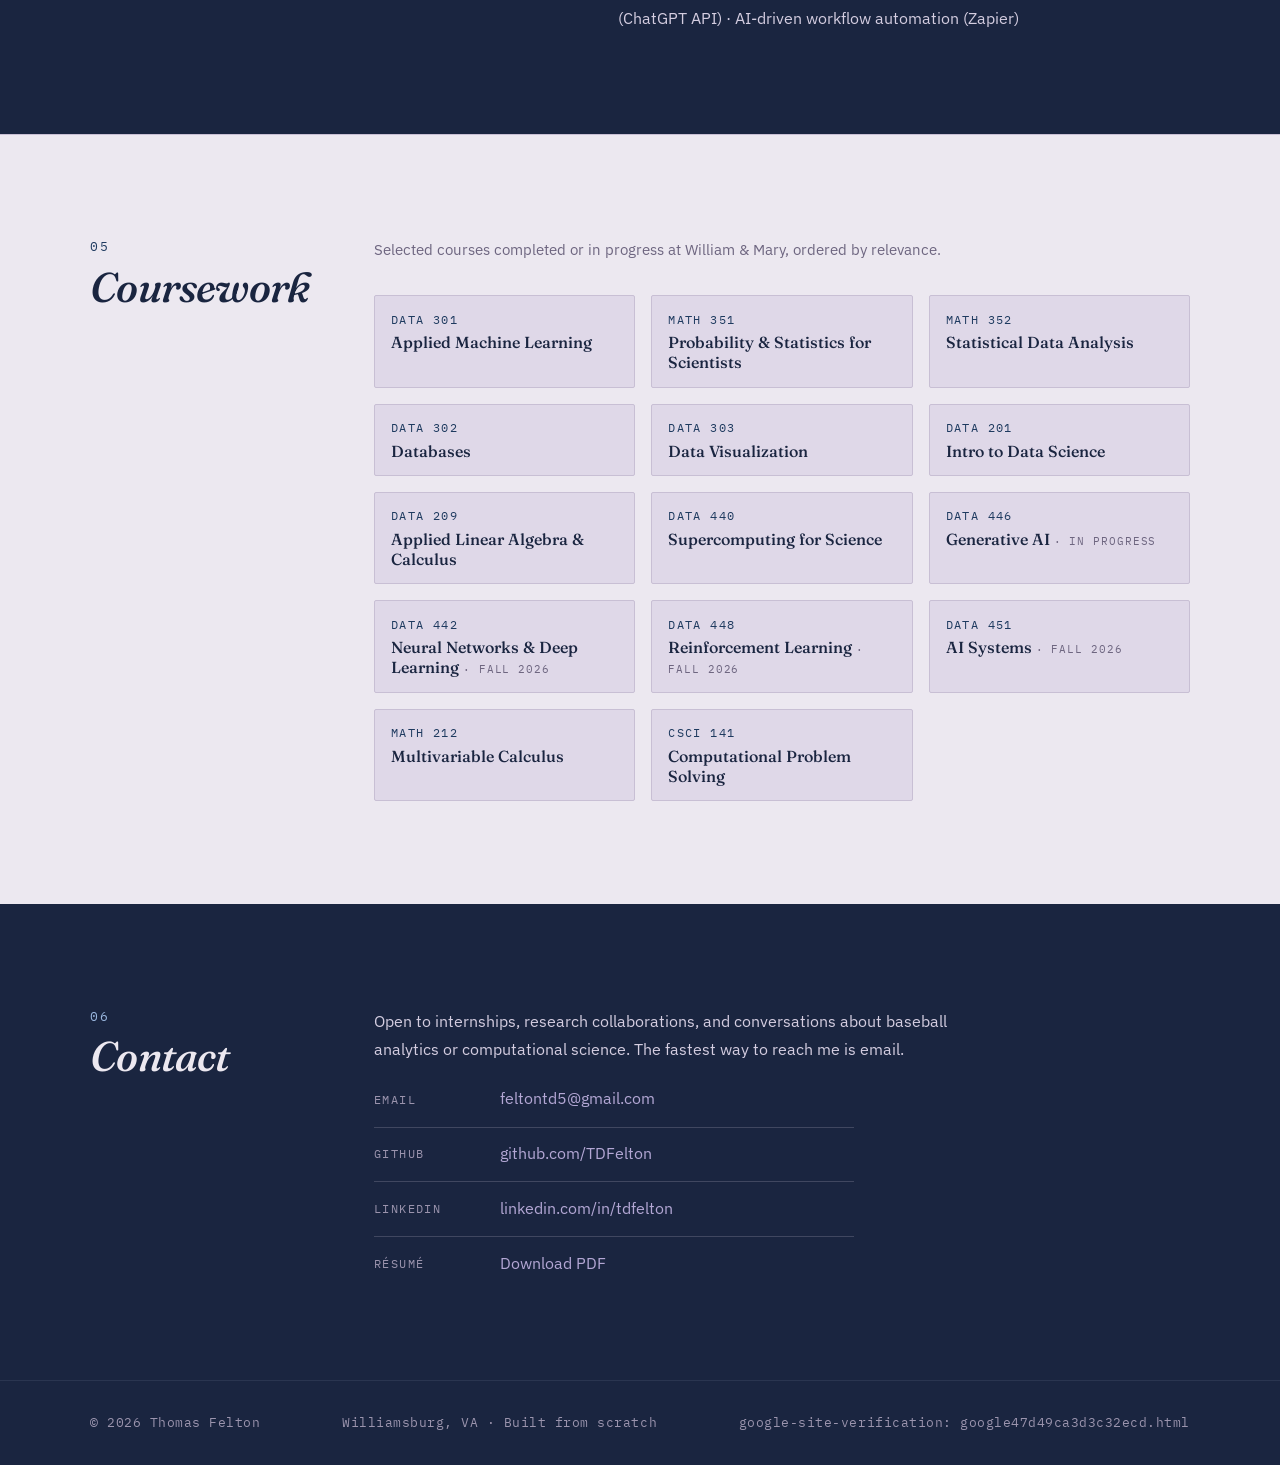
==== commit 209709ef: "updated stuff+" ====
--- a/index.html
+++ b/index.html
@@ -196,30 +196,33 @@
           <article class="project">
             <div class="project-head">
               <h3 class="project-title">MLB Pitch Quality (Stuff+) Evaluation System</h3>
-              <span class="badge badge-active">In progress</span>
-            </div>
-            <p class="project-tagline">Modeling pure stuff quality — independent of location — across 700K+ Statcast pitches.</p>
-            <p class="prose">
-              Independently replicated and extended the FanGraphs Stuff+ methodology across two end-to-end
-              pipelines trained on 700K+ Statcast pitches (2015–2025): a cascaded ensemble
-              (Random Forest → contact classifier → LightGBM regressor) and a PyTorch MLP
-              (256→128→64, GELU, BatchNorm) that isolates pure stuff quality from 12 physical features
-              with no location confounders.
-            </p>
-            <p class="prose">
-              Applied per-pitch-type normalization (average = 100 per type), GroupKFold cross-validation
-              grouped by pitcher to prevent leakage, and a gradient-based stability regularizer
-              penalizing year-over-year inconsistency. Validated via Spearman correlation and quartile
-              persistence metrics. Deployed on W&amp;M&apos;s HPC cluster (Sciclone) via SLURM with
-              automated multi-year data ingestion, model serialization, and leaderboard generation.
+              <span class="badge badge-shipped">Phase 1 · Complete</span>
+            </div>
+            <p class="project-tagline">A physical-characteristics pitch-quality model — grading pure stuff independent of location, count, and batter handedness. 100 = MLB average.</p>
+            <p class="prose">
+              An independent Stuff+ model that grades a single pitch on its physical
+              characteristics alone — velocity, movement, spin, release, and approach angle — trained on
+              every MLB pitch since 2021 (Statcast / Hawk-Eye) and retrained through August 2026. Each of
+              seven pitch types gets its own paired sub-model: a three-class classifier estimating swing
+              outcome (whiff / foul / in-play) and an xwOBAcon regressor estimating contact quality on
+              balls in play. The two are combined into a single run-value score, with the whiff-versus-contact
+              weighting tunable to a club&apos;s philosophy — a contact-oriented staff can weight contact
+              suppression more heavily.
+            </p>
+            <p class="prose">
+              Grades are placed on one pooled per-season scale so that 100 is major-league average across
+              all pitch types. The model shows strong convergent validity with FanGraphs&apos; Stuff+
+              (Spearman ρ ≈ 0.76 on four-seamers), is stable both year-over-year (≈0.78 season-to-season)
+              and within-season, and forecasts future run prevention on par with FanGraphs. It is built in
+              TrackMan-compatible conventions to extend to college data in a deferred Phase 2.
             </p>
             <ul class="tag-row" aria-label="Technologies">
-              <li>Python</li><li>PyTorch</li><li>LightGBM</li><li>scikit-learn</li>
-              <li>pybaseball</li><li>Statcast</li><li>SLURM</li>
+              <li>Python</li><li>scikit-learn</li><li>pybaseball</li><li>Statcast</li>
+              <li>Run-value modeling</li><li>xwOBA</li><li>SLURM</li>
             </ul>
             <p class="project-links">
-              <a href="https://github.com/TDFelton" target="_blank" rel="noopener">GitHub →</a>
-              <span class="muted">Repository under refinement</span>
+              <a href="https://claude.ai/code/artifact/d9210b57-7209-4619-9509-bc7abc8e9930" target="_blank" rel="noopener">View live leaderboard — 2025, vs FanGraphs →</a>
+              <span class="muted">Repository private — maintained for William &amp; Mary Baseball</span>
             </p>
           </article>
 
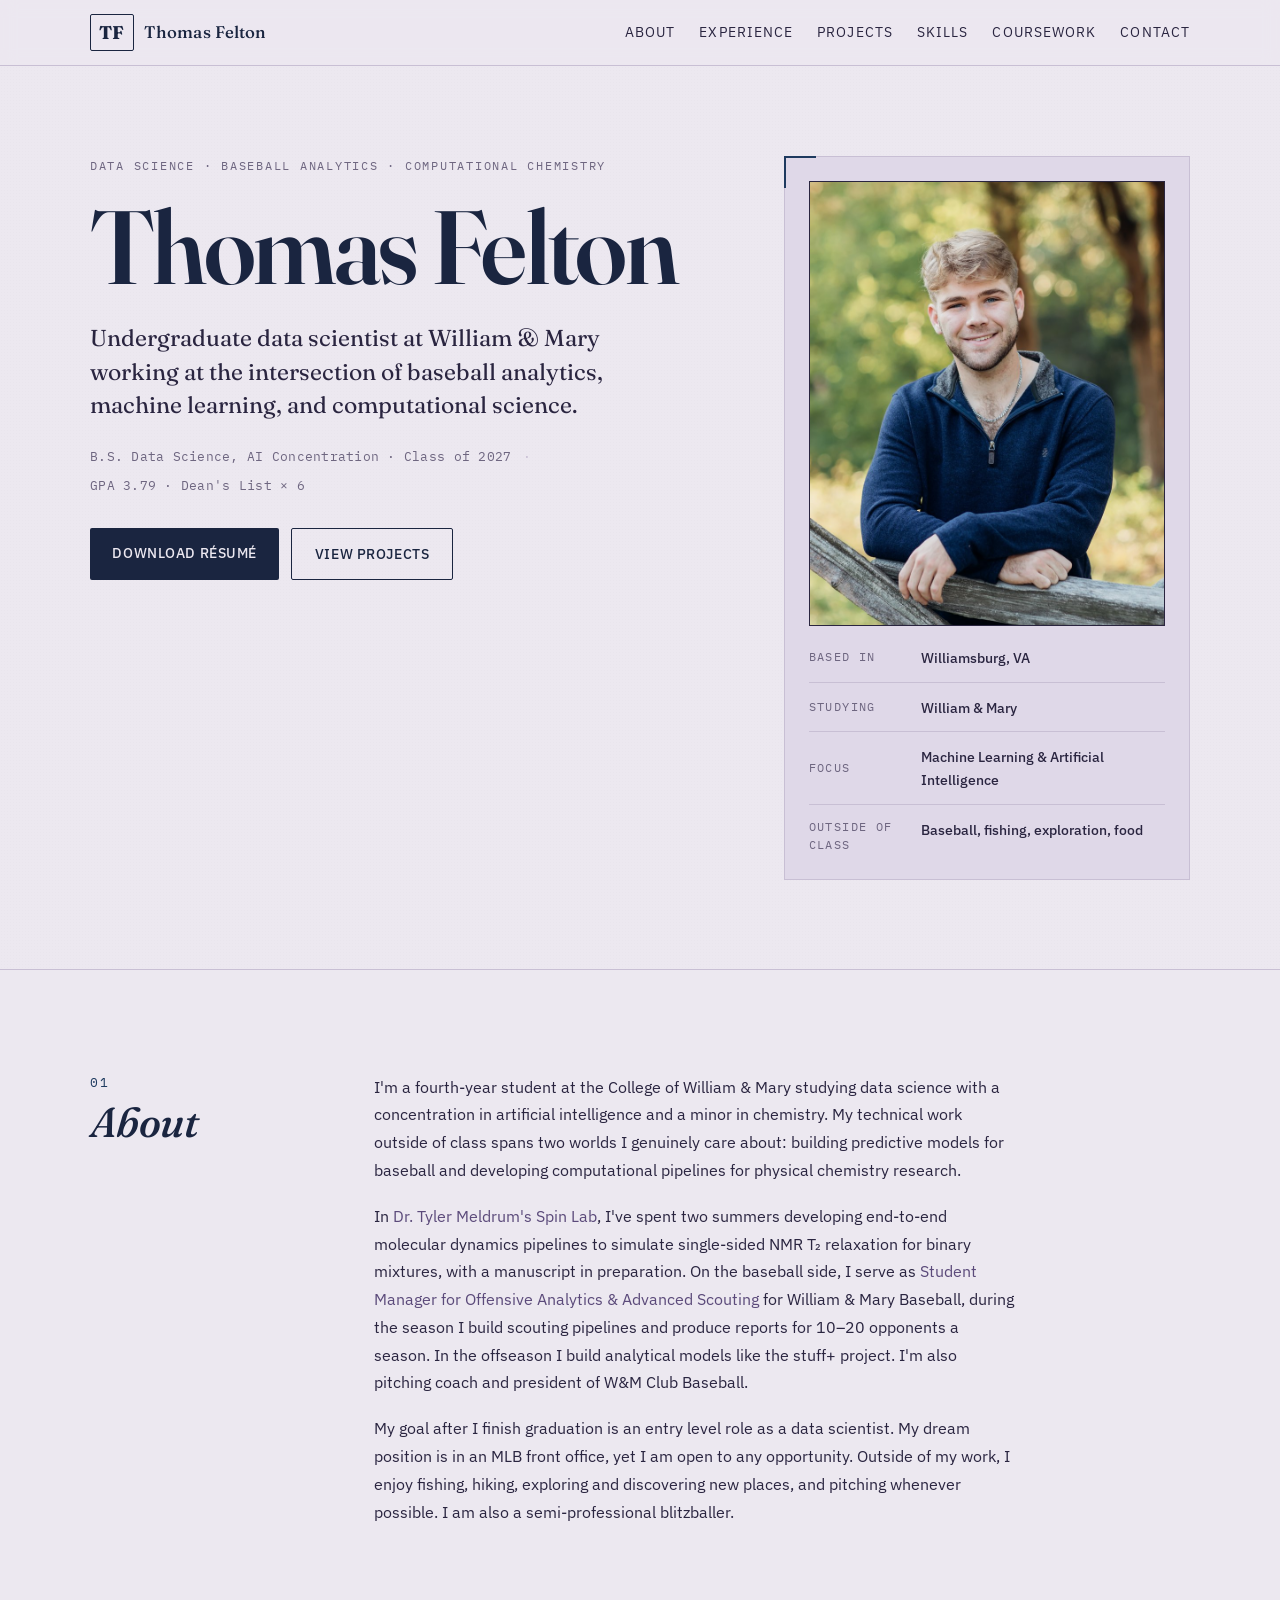
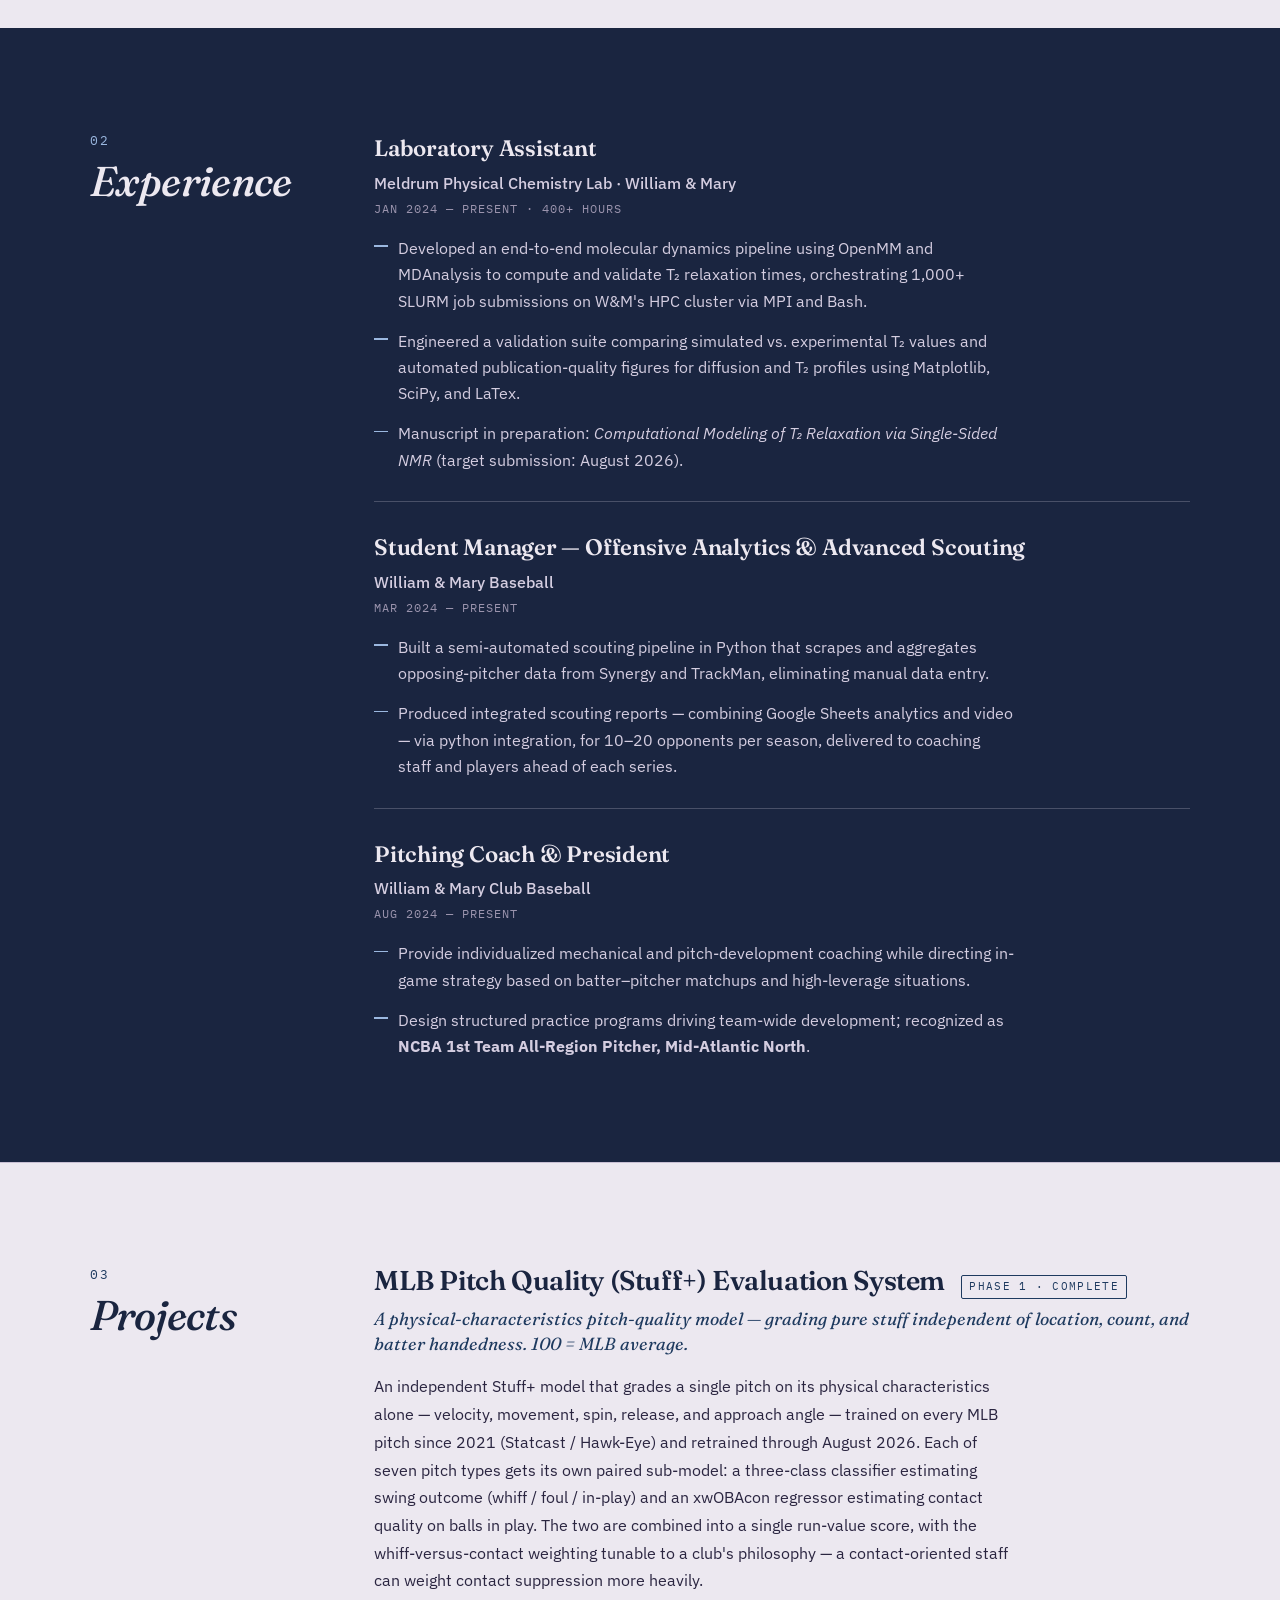
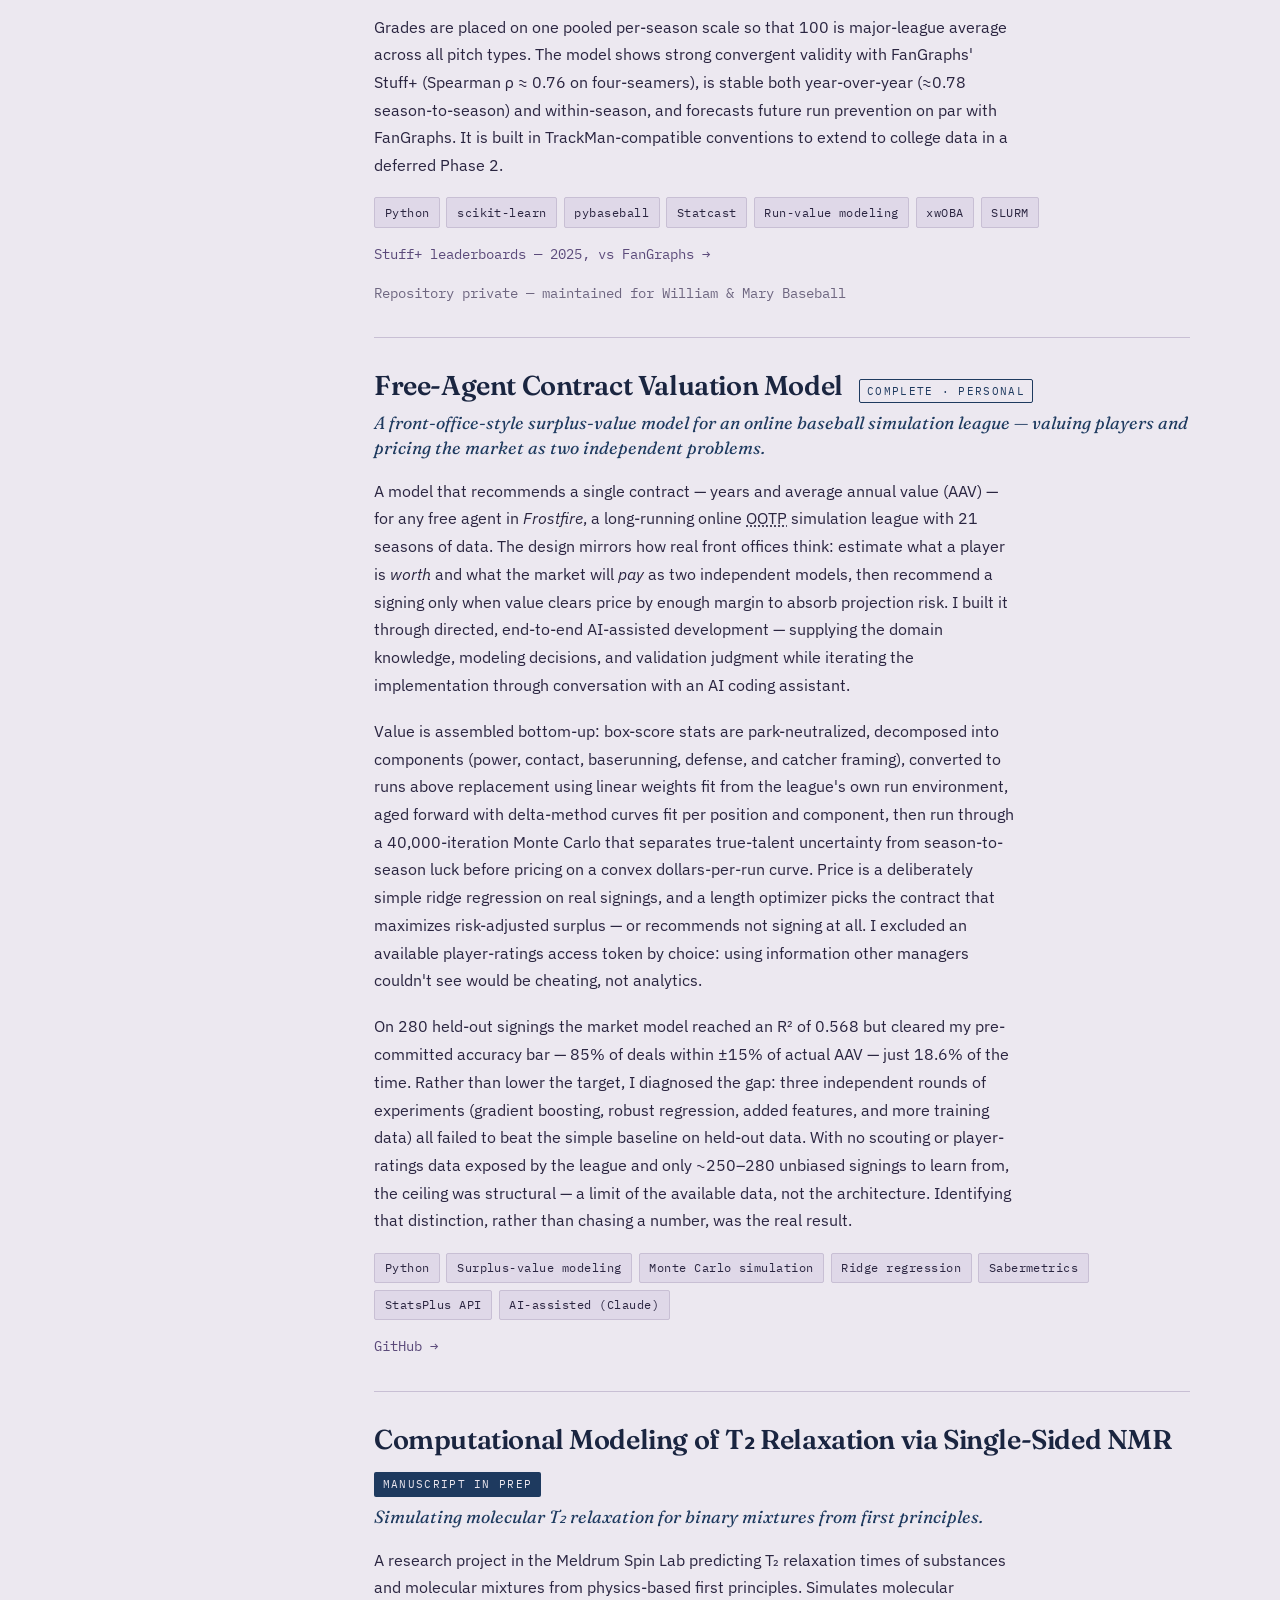
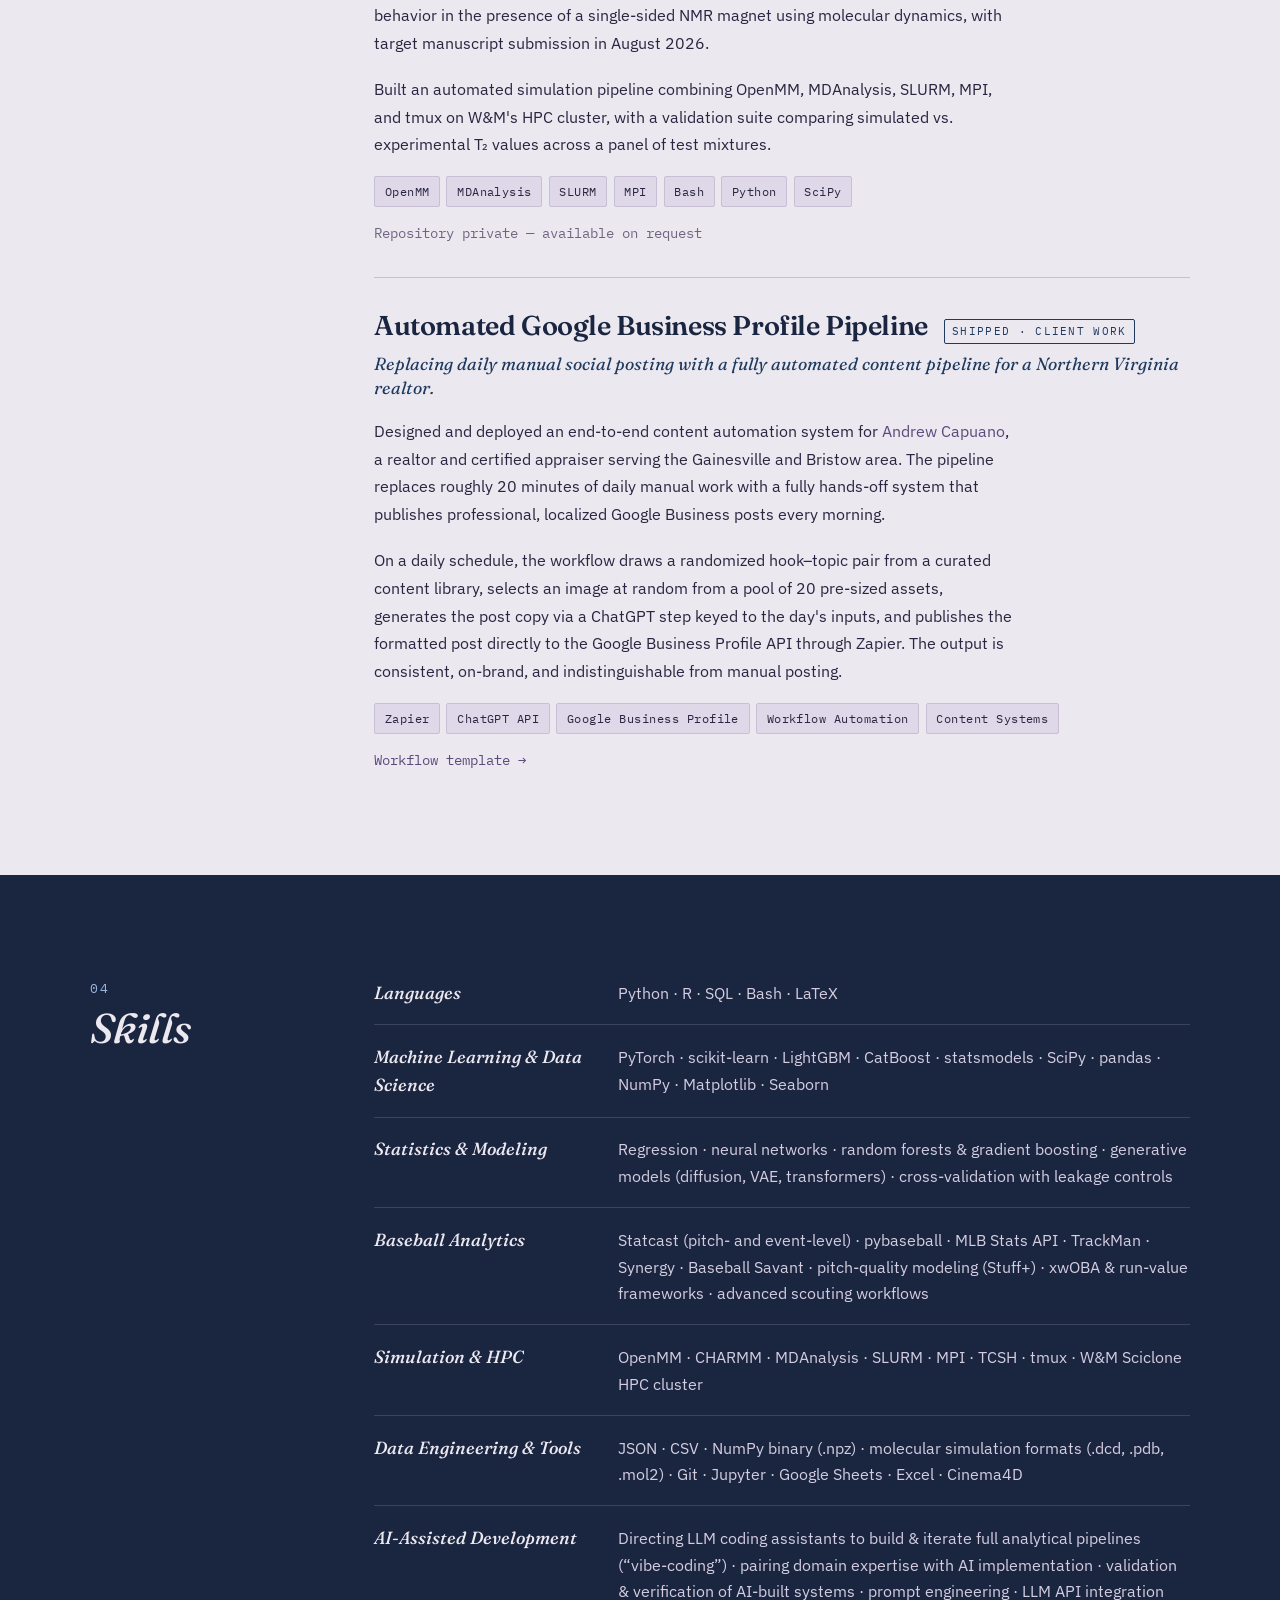
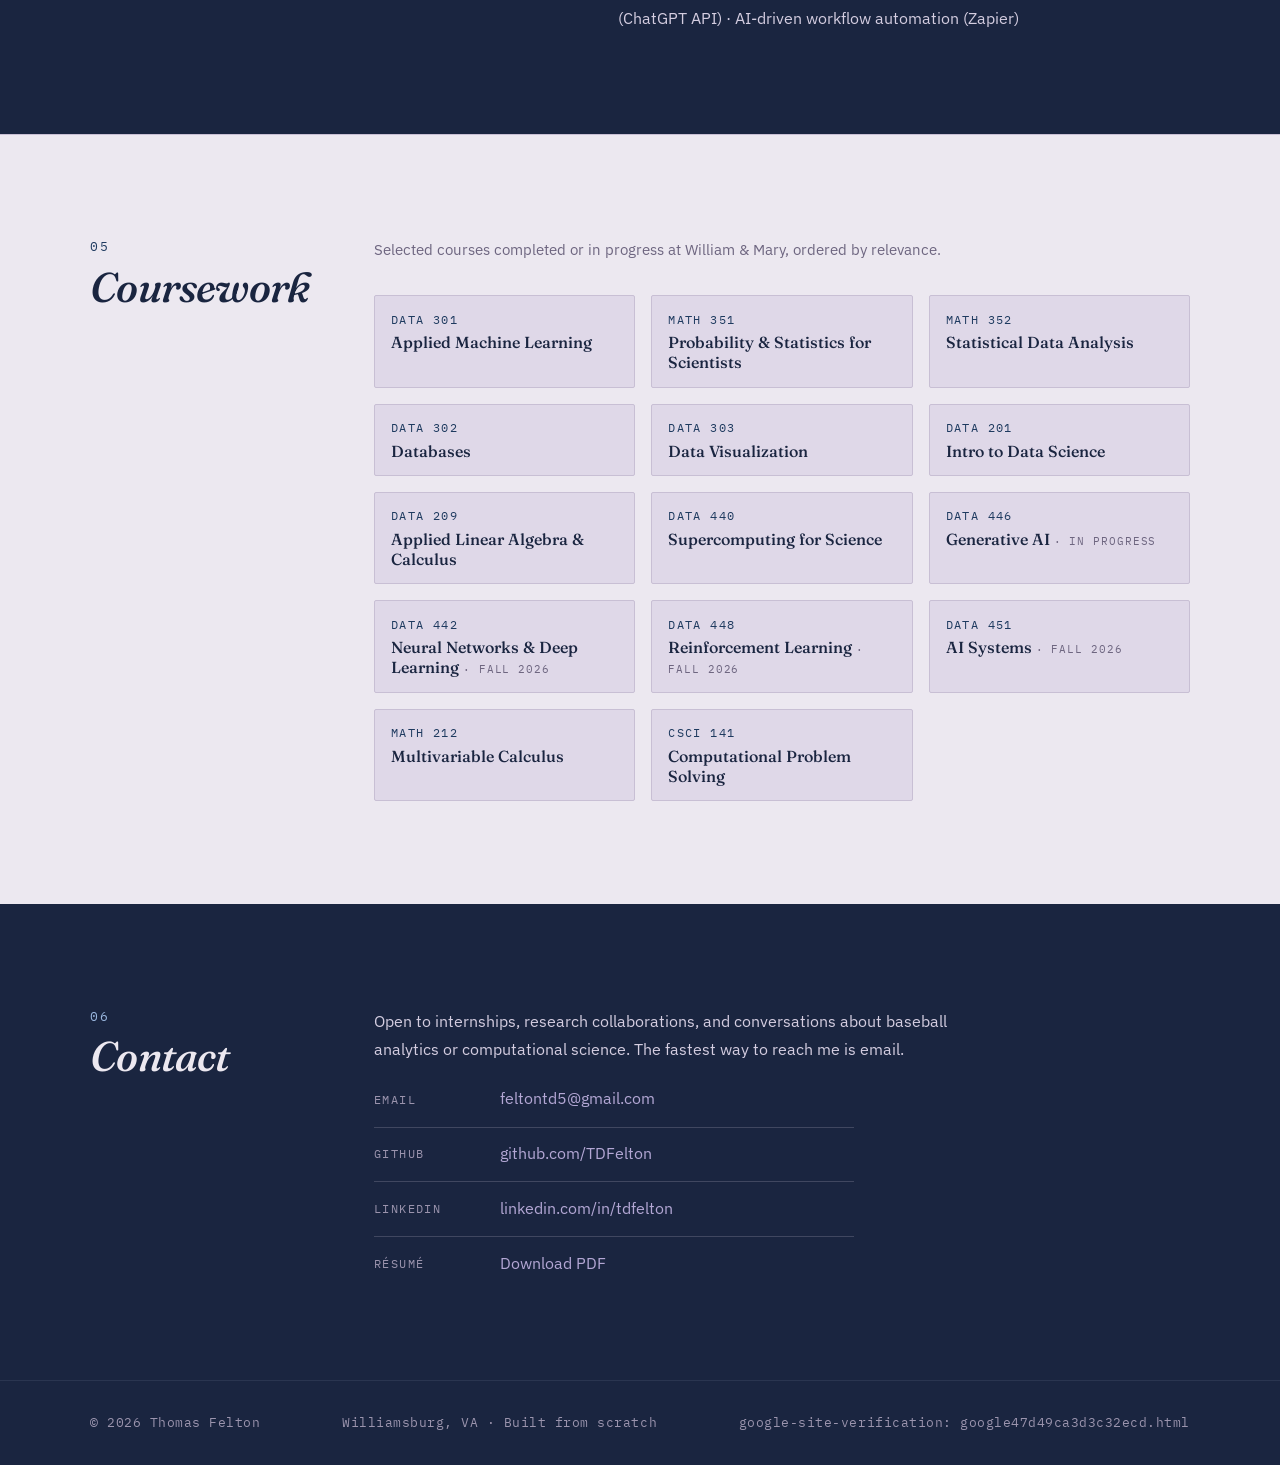
==== commit e1222c70: "updated leaderboard" ====
--- a/index.html
+++ b/index.html
@@ -221,7 +221,7 @@
               <li>Run-value modeling</li><li>xwOBA</li><li>SLURM</li>
             </ul>
             <p class="project-links">
-              <a href="https://claude.ai/code/artifact/d9210b57-7209-4619-9509-bc7abc8e9930" target="_blank" rel="noopener">View live leaderboard — 2025, vs FanGraphs →</a>
+              <a href="stuff-plus-leaderboard.html">Stuff+ leaderboards — 2025, vs FanGraphs →</a>
               <span class="muted">Repository private — maintained for William &amp; Mary Baseball</span>
             </p>
           </article>
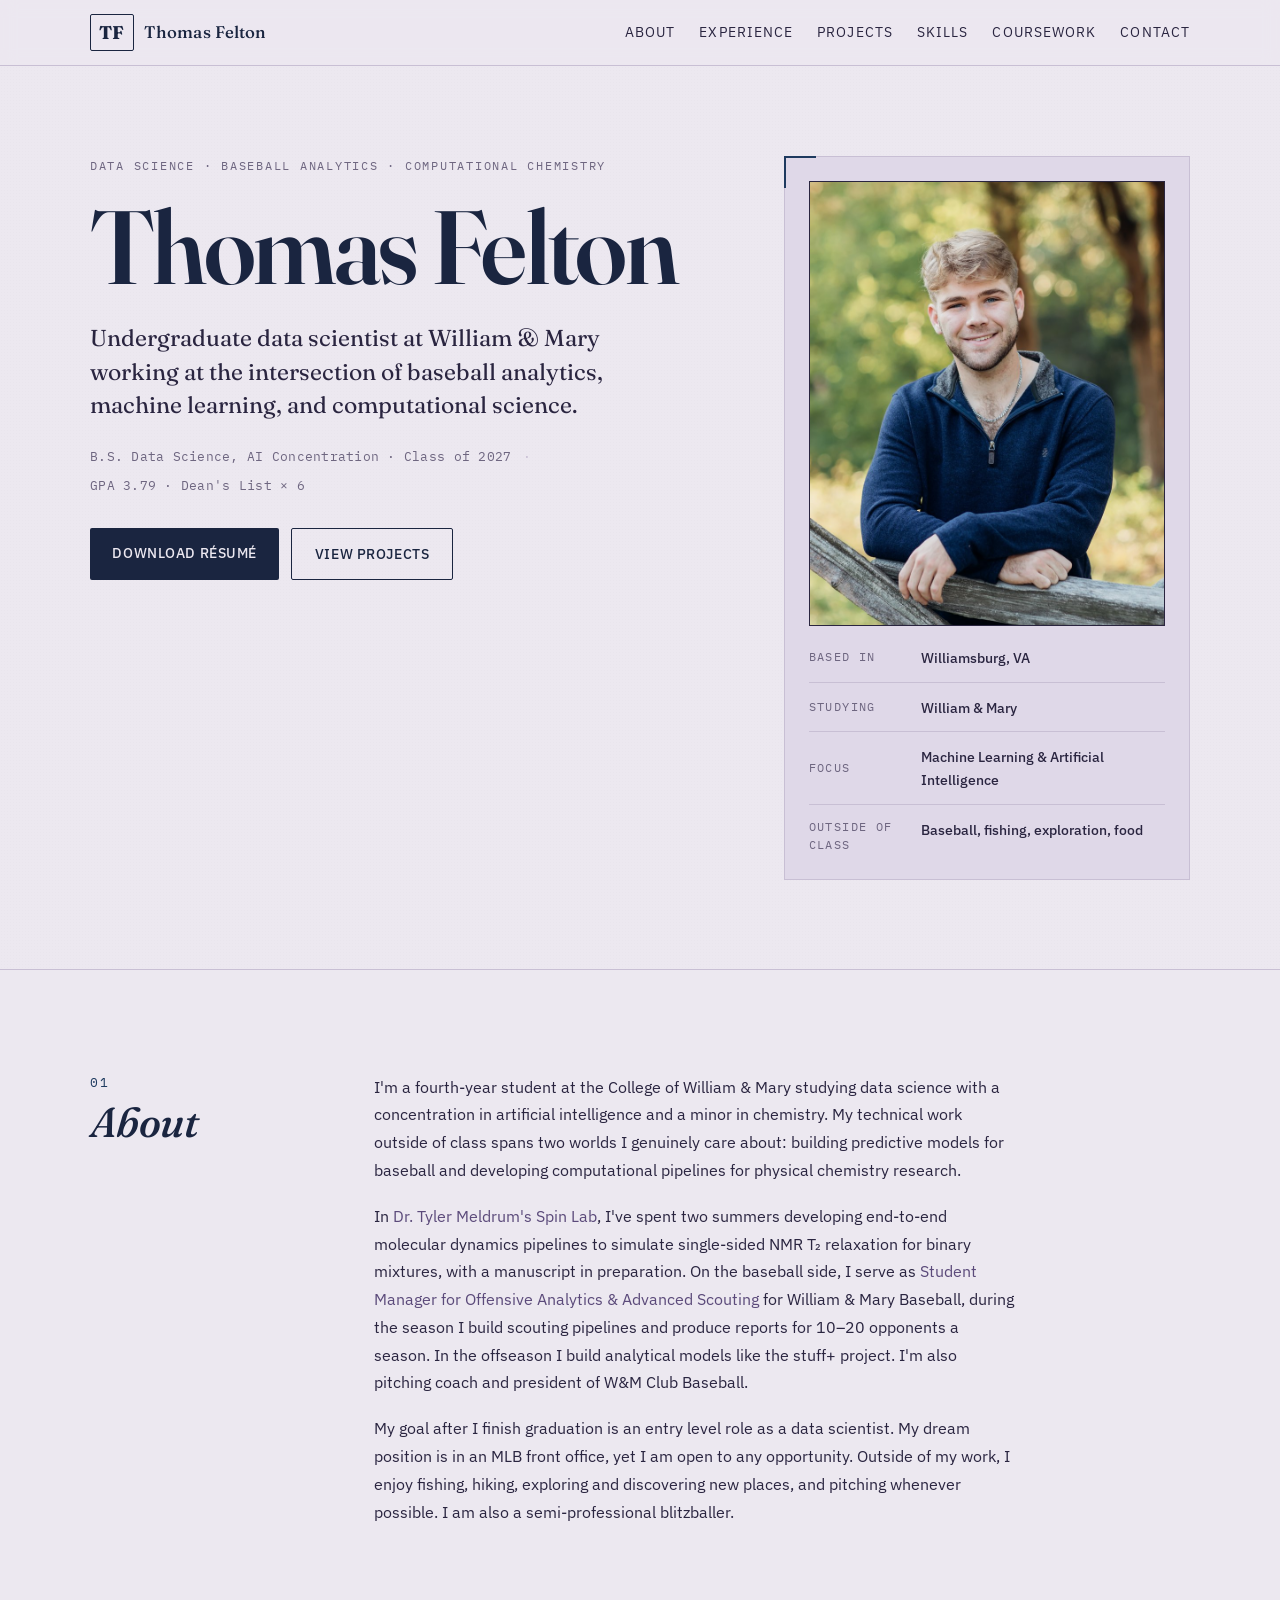
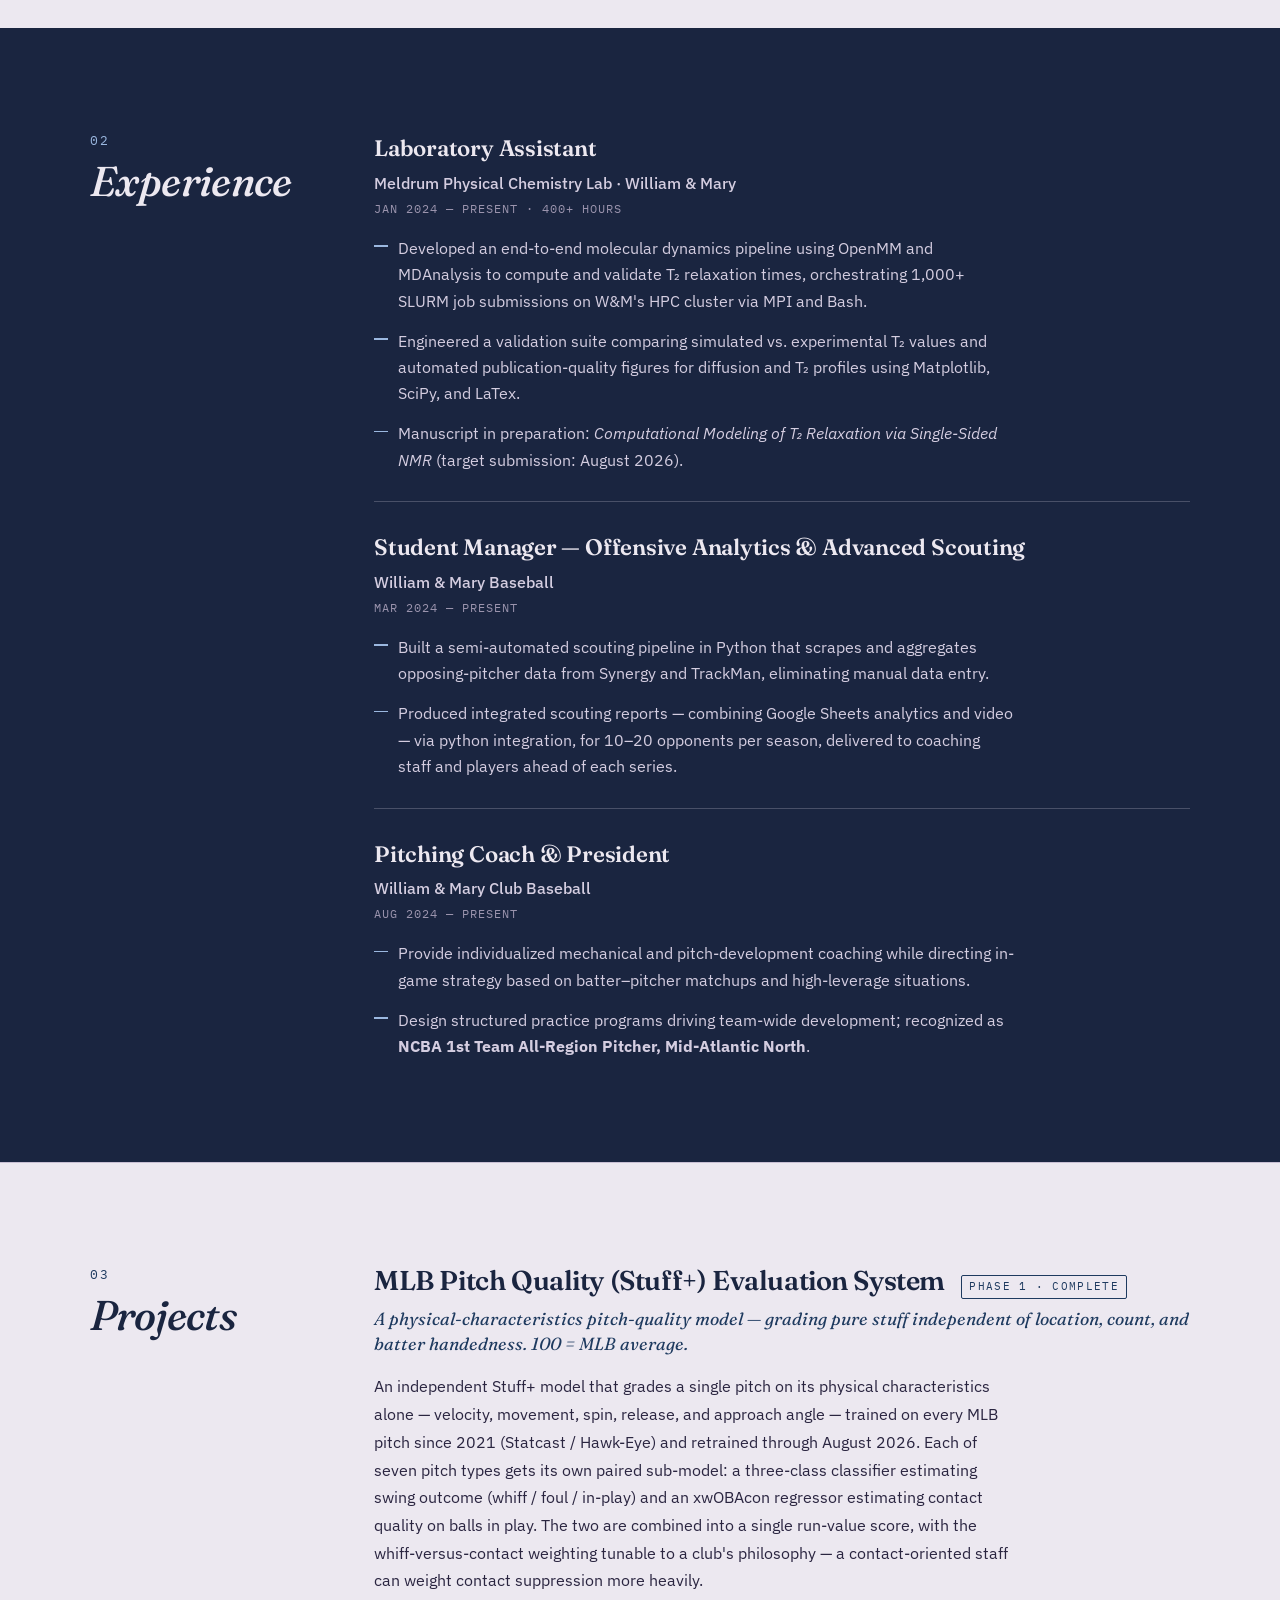
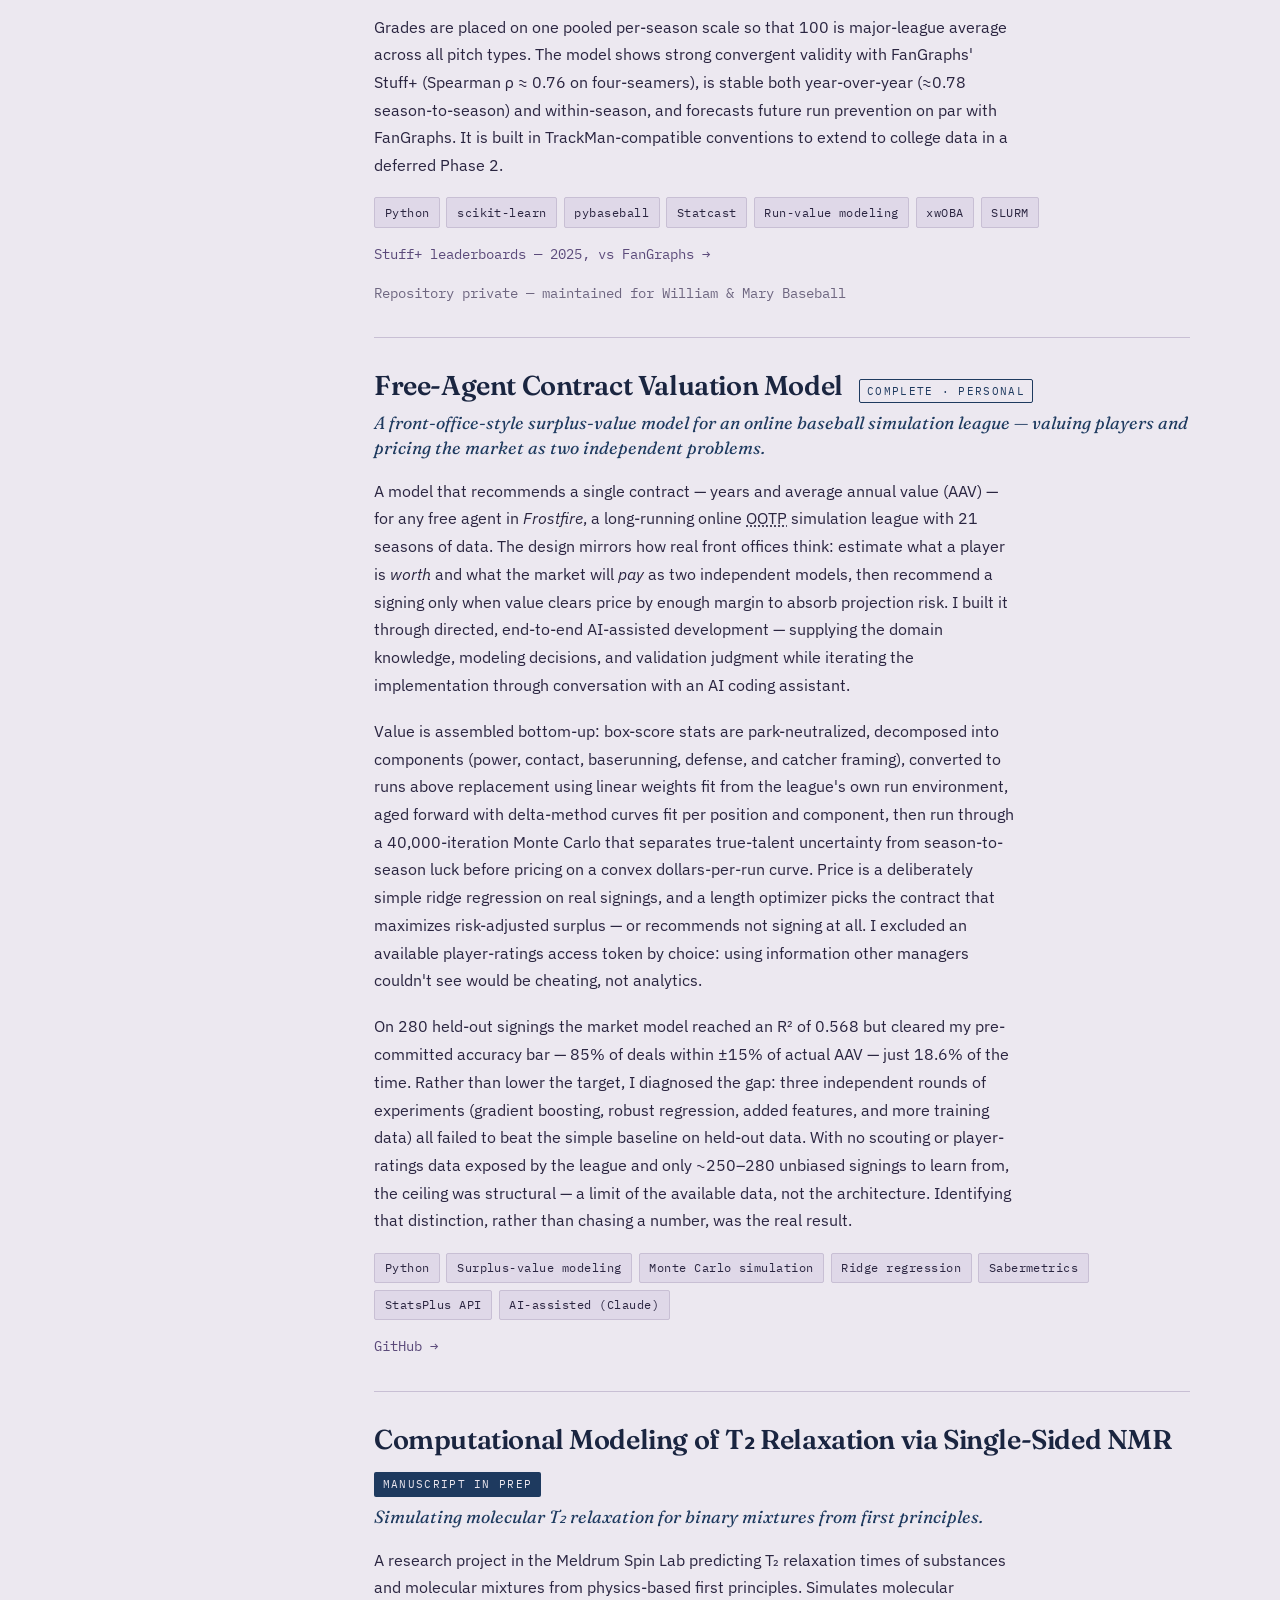
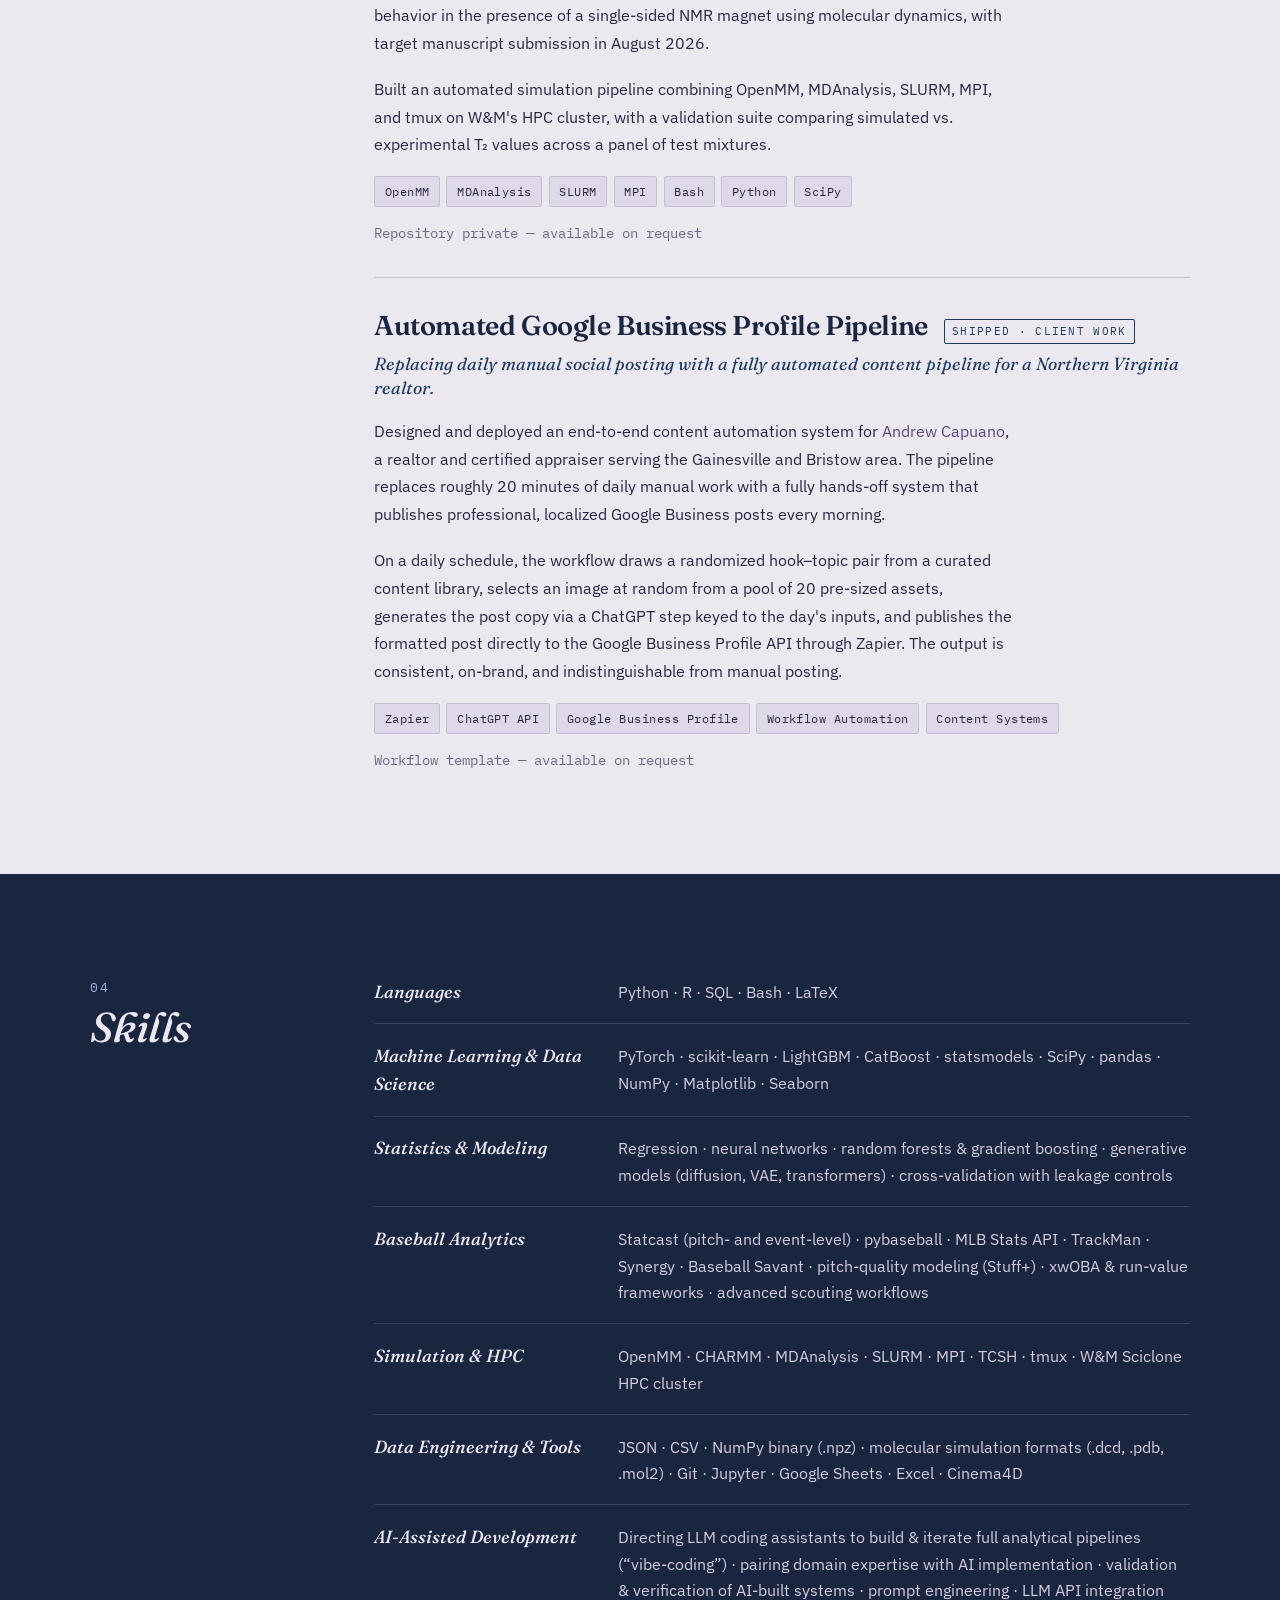
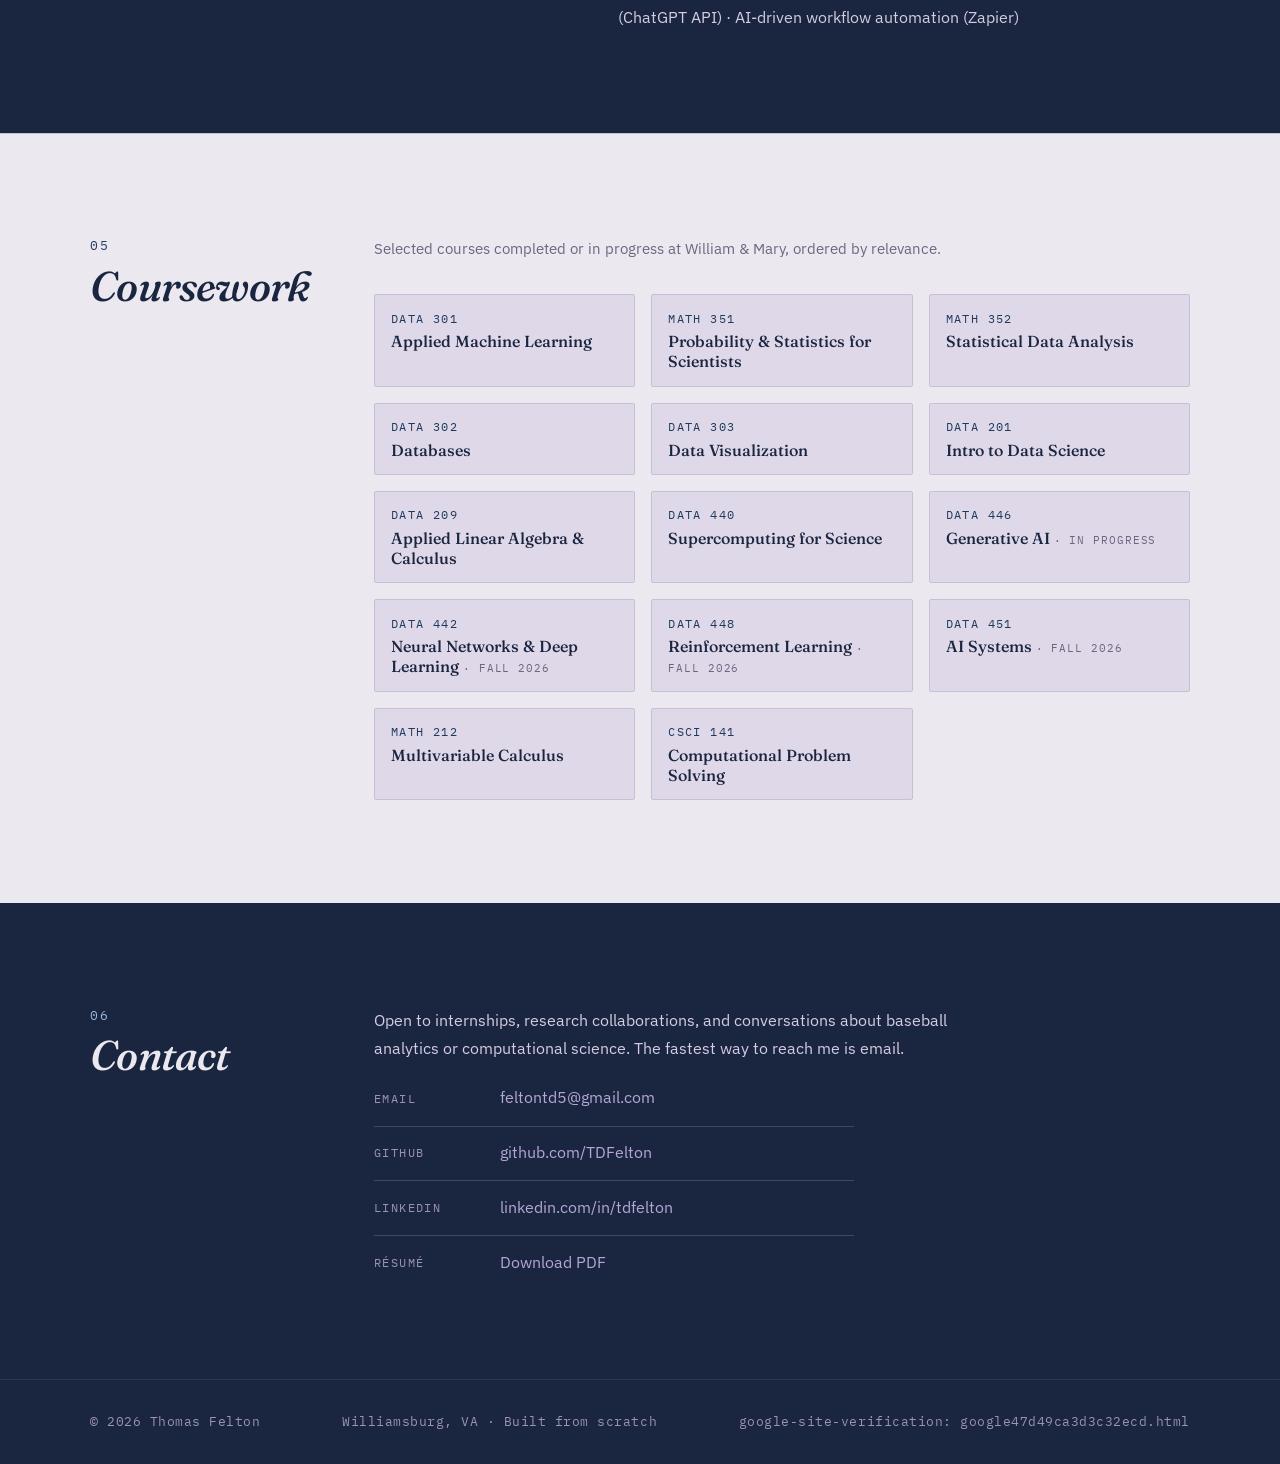
==== commit d8f53f28: "Removed Zapier Hyperlink" ====
--- a/index.html
+++ b/index.html
@@ -319,7 +319,7 @@
               <li>Workflow Automation</li><li>Content Systems</li>
             </ul>
             <p class="project-links">
-              <a href="https://zapier.com/templates/details/automate-google-business-posts-daily-f5f849" target="_blank" rel="noopener">Workflow template →</a>
+              <span class="muted">Workflow template — available on request</span>
             </p>
           </article>
 
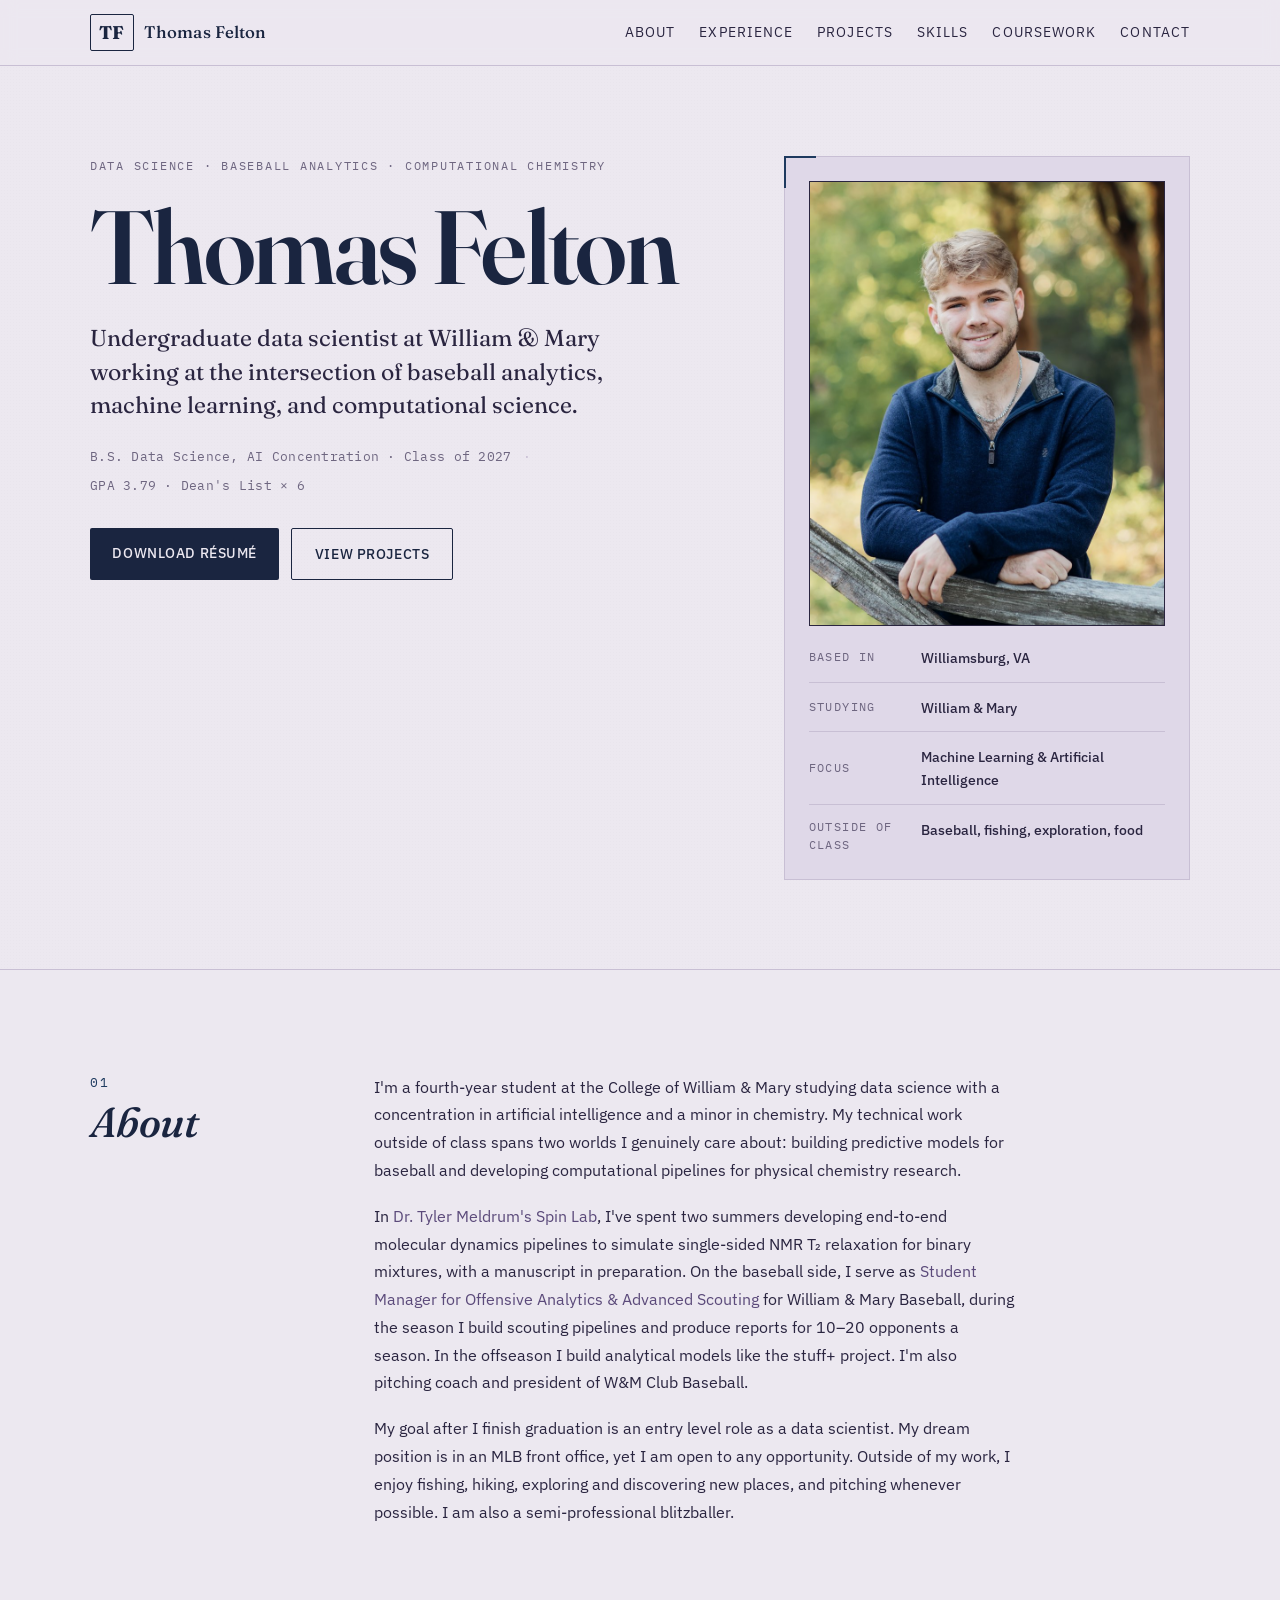
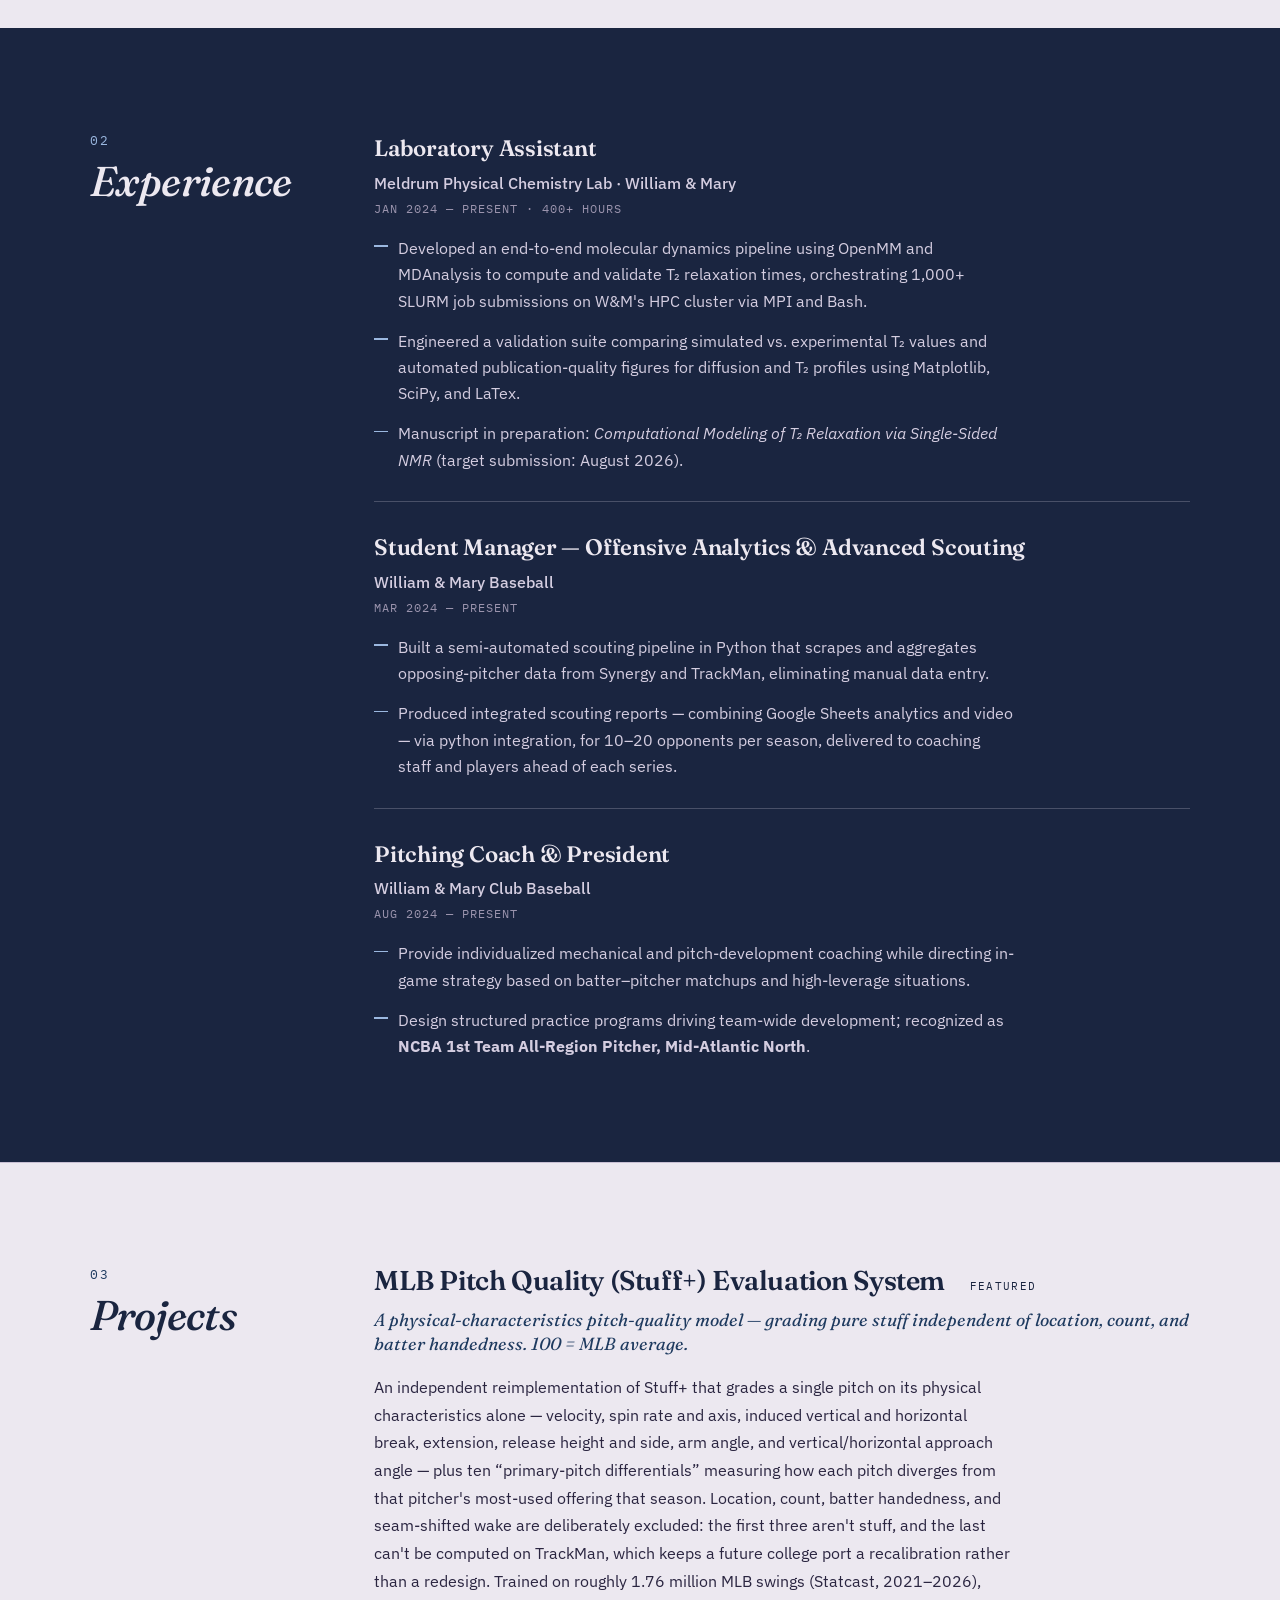
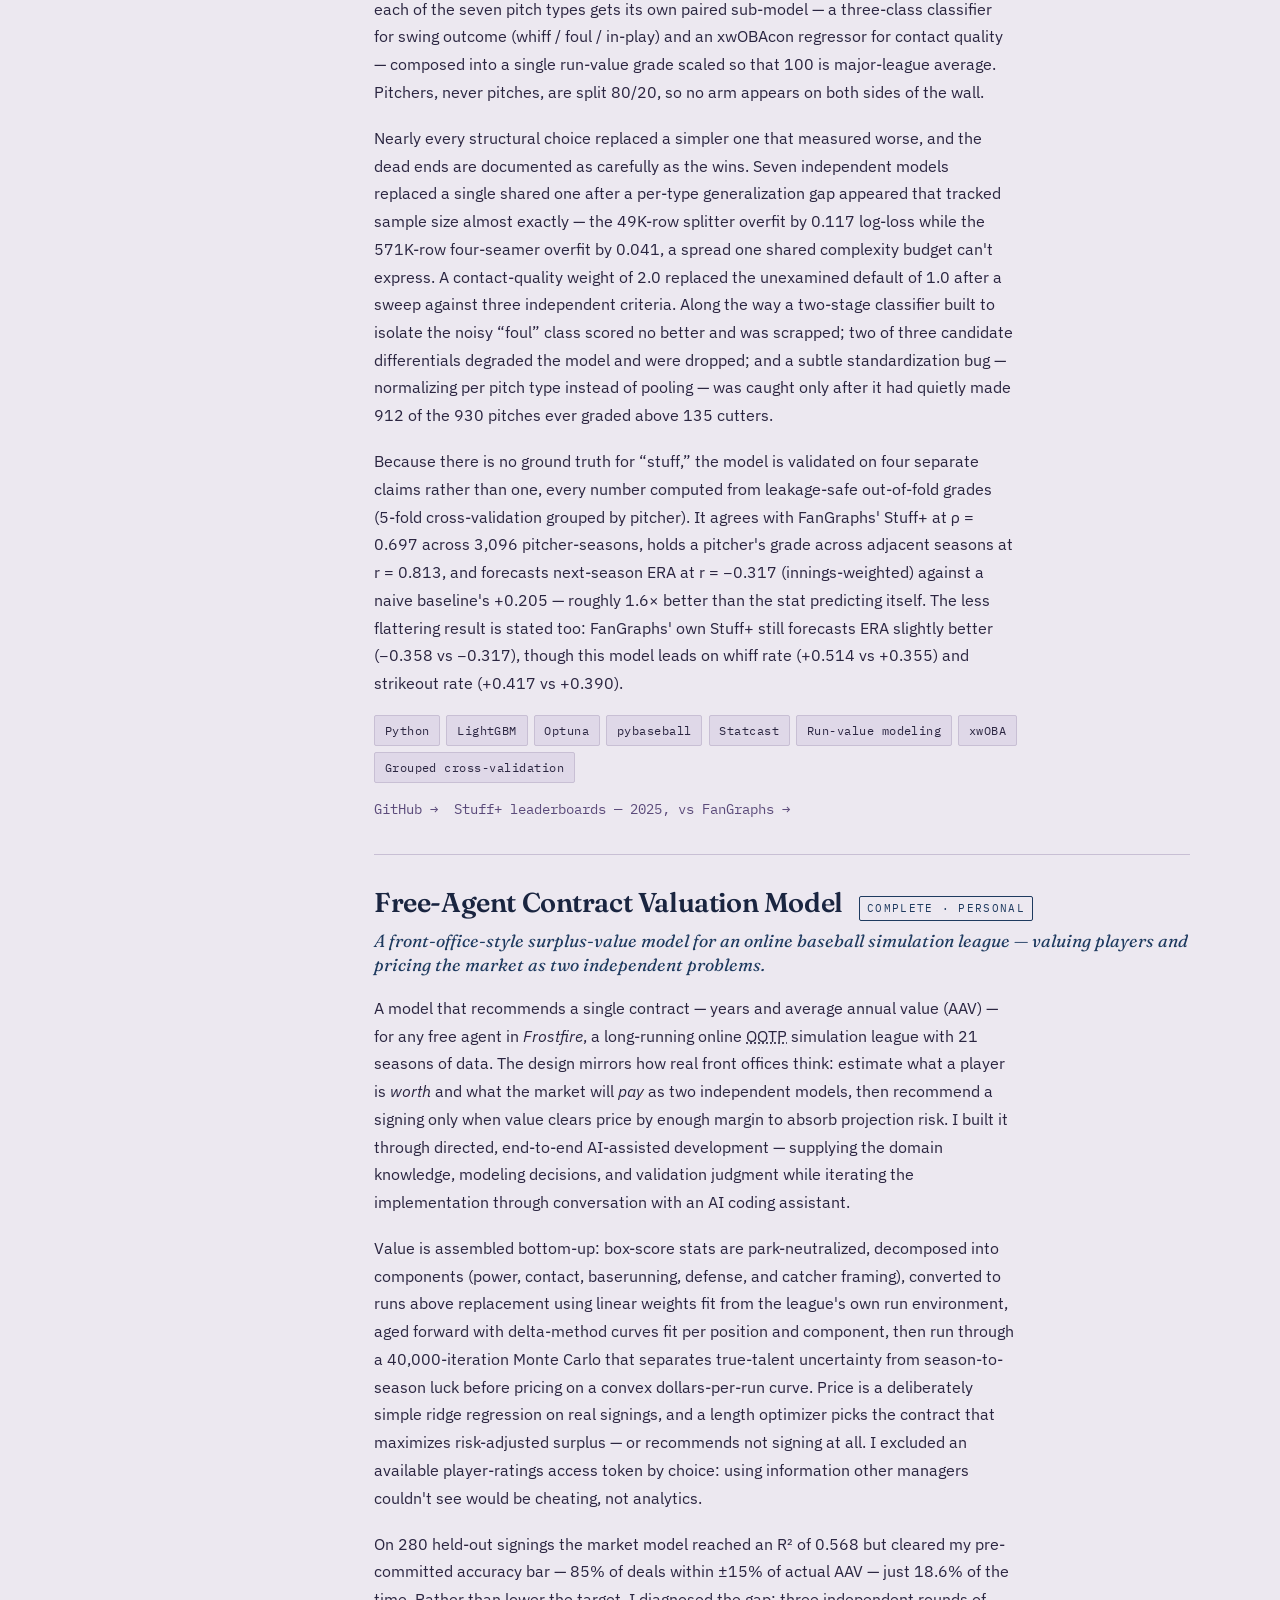
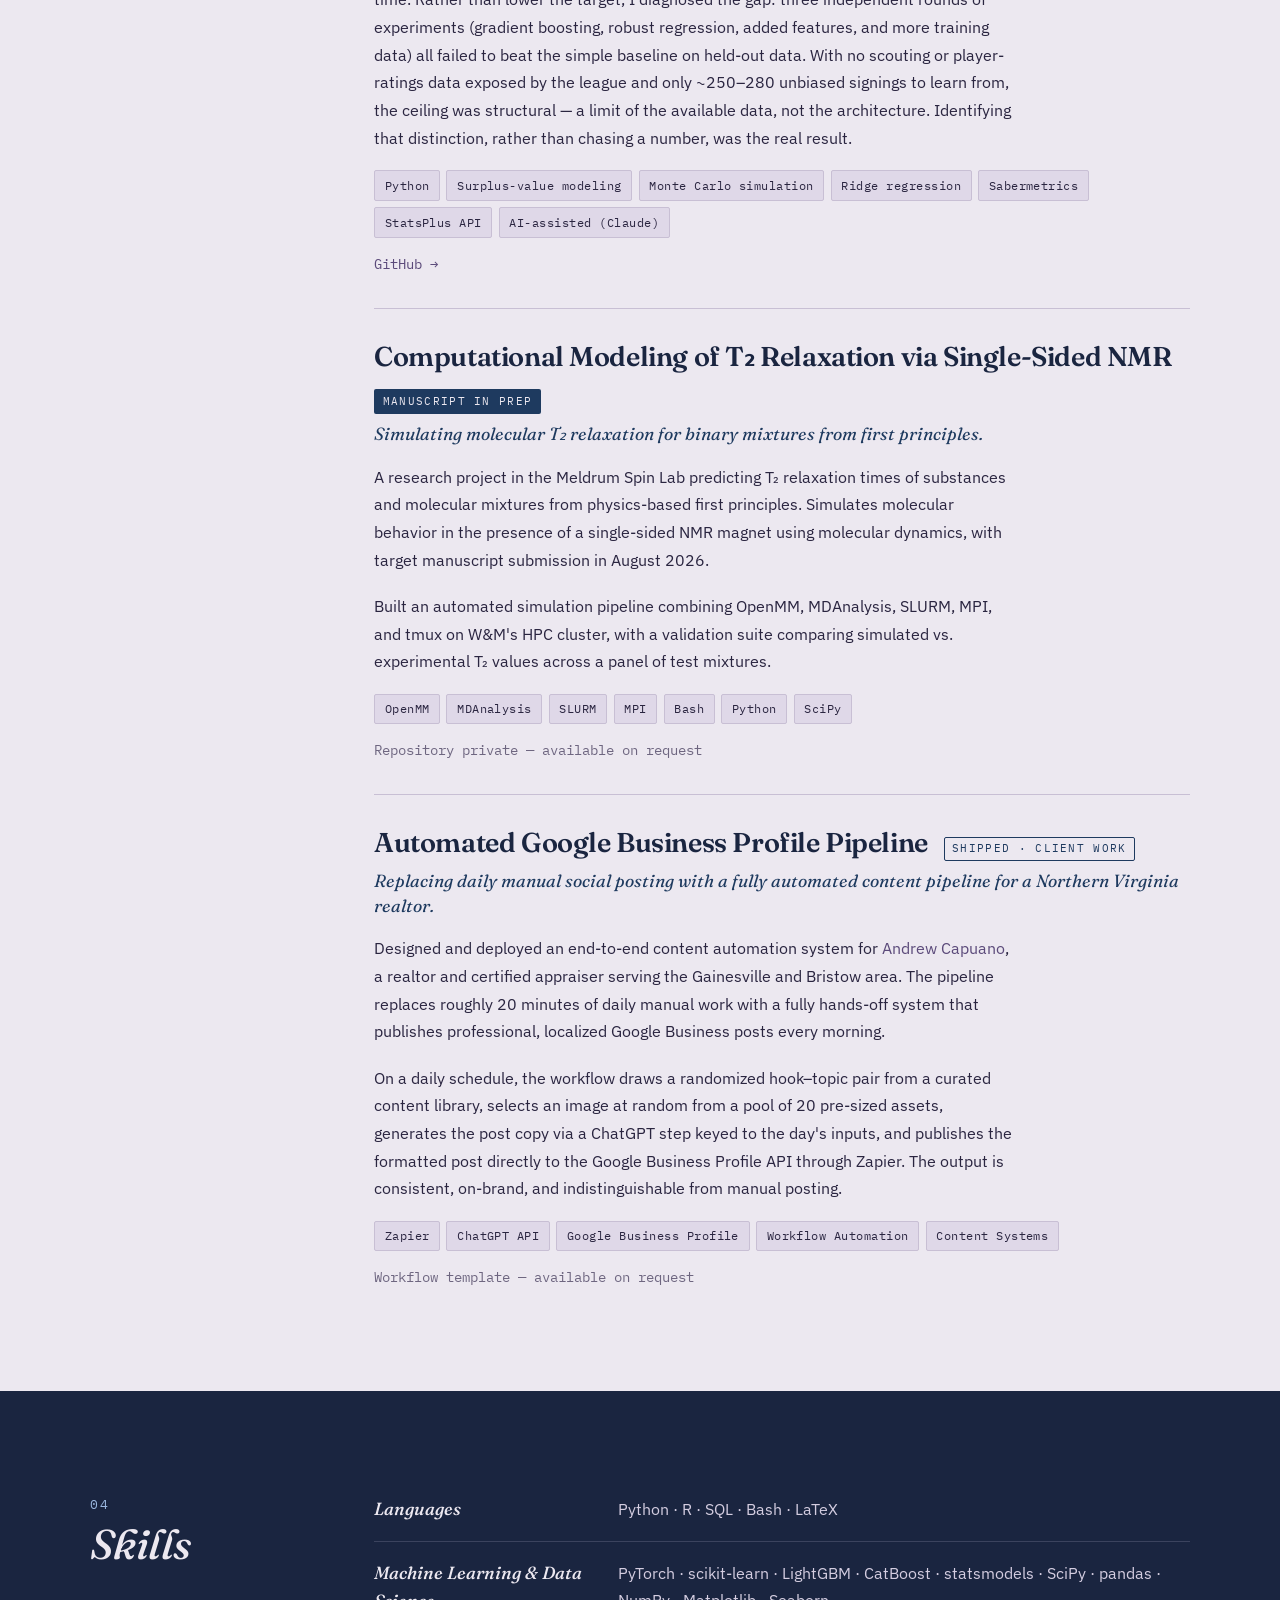
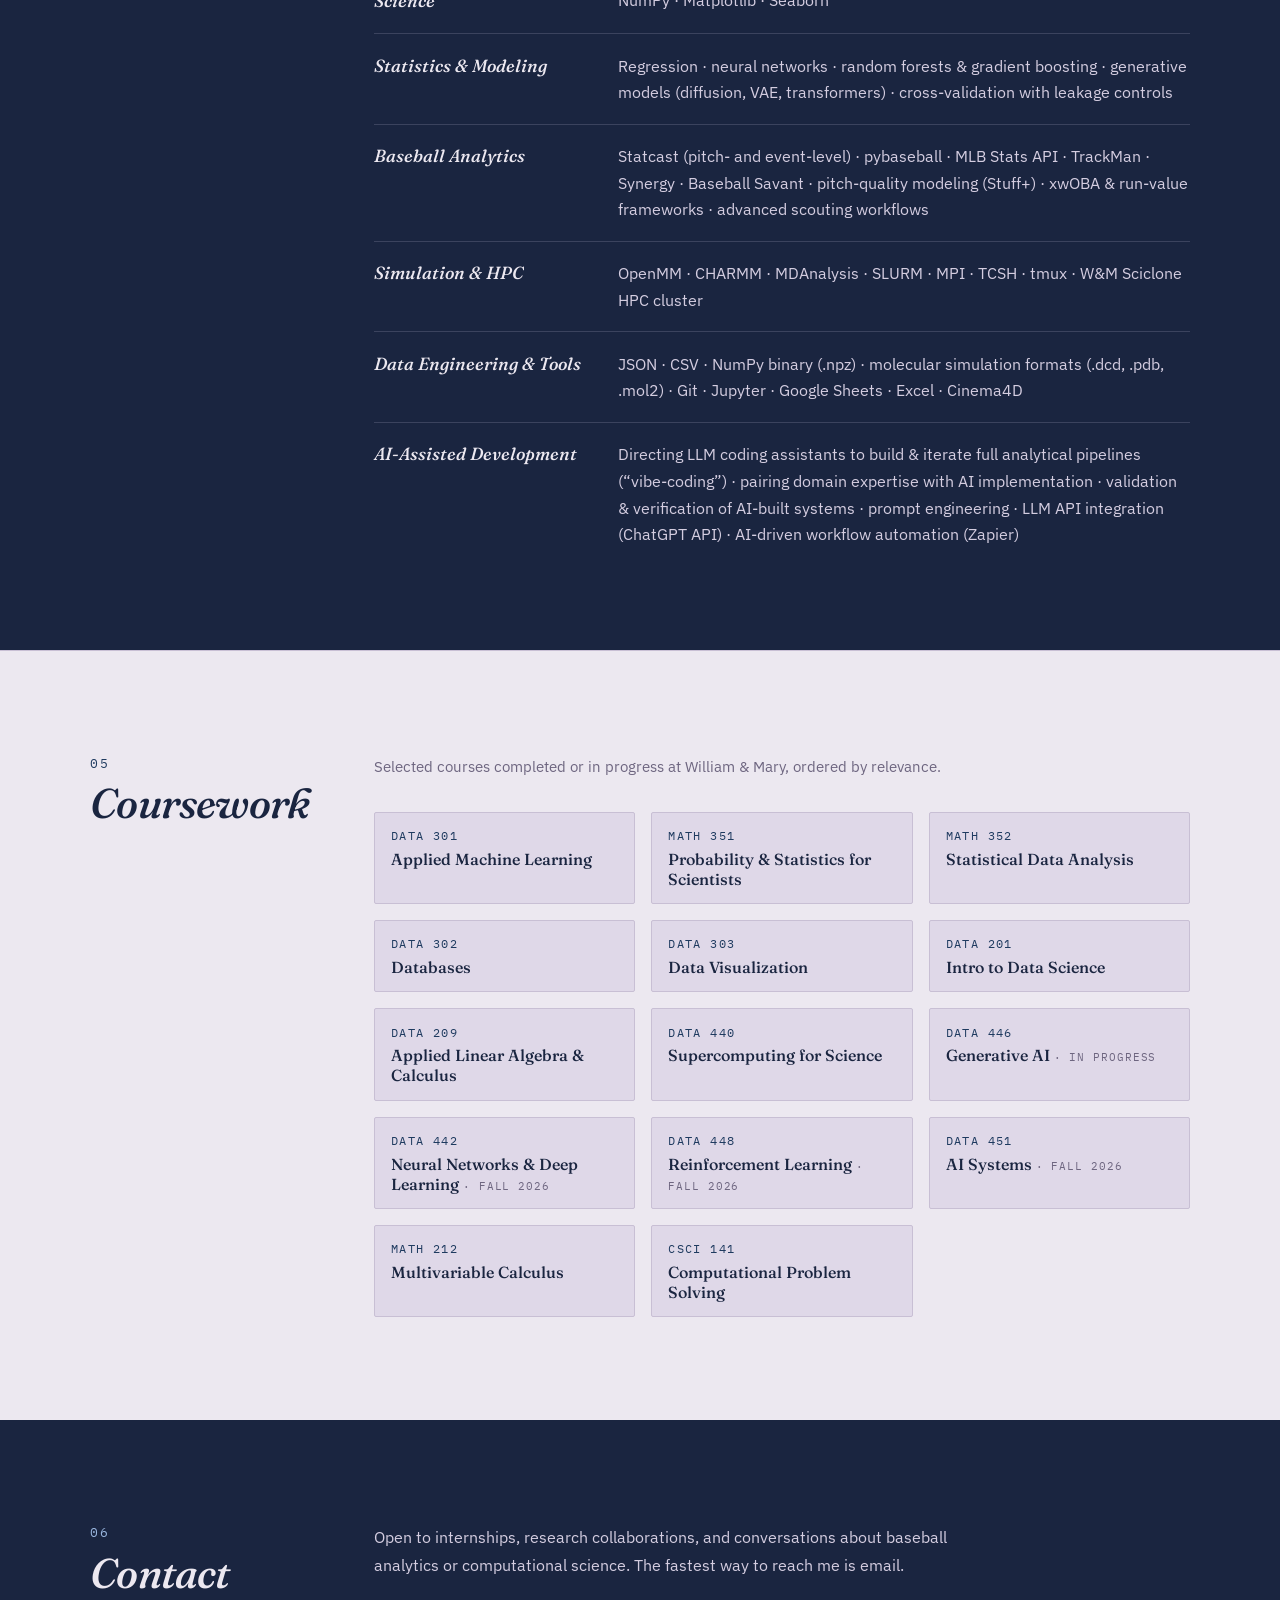
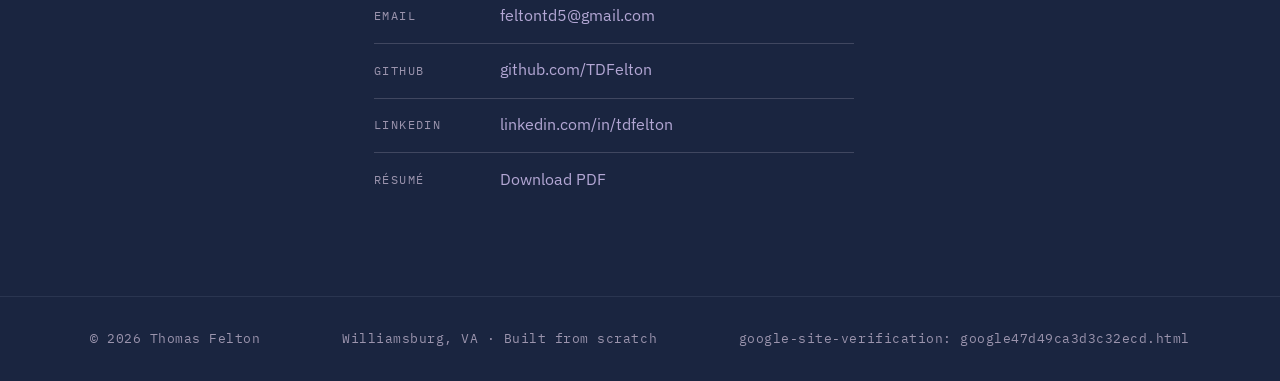
==== commit e5dea7c2: "improved stuff blurb" ====
--- a/index.html
+++ b/index.html
@@ -193,36 +193,55 @@
         </div>
         <div class="col-body">
 
-          <article class="project">
+          <article class="project project-featured">
             <div class="project-head">
               <h3 class="project-title">MLB Pitch Quality (Stuff+) Evaluation System</h3>
-              <span class="badge badge-shipped">Phase 1 · Complete</span>
+              <span class="badge badge-featured">Featured</span>
             </div>
             <p class="project-tagline">A physical-characteristics pitch-quality model — grading pure stuff independent of location, count, and batter handedness. 100 = MLB average.</p>
             <p class="prose">
-              An independent Stuff+ model that grades a single pitch on its physical
-              characteristics alone — velocity, movement, spin, release, and approach angle — trained on
-              every MLB pitch since 2021 (Statcast / Hawk-Eye) and retrained through August 2026. Each of
-              seven pitch types gets its own paired sub-model: a three-class classifier estimating swing
-              outcome (whiff / foul / in-play) and an xwOBAcon regressor estimating contact quality on
-              balls in play. The two are combined into a single run-value score, with the whiff-versus-contact
-              weighting tunable to a club&apos;s philosophy — a contact-oriented staff can weight contact
-              suppression more heavily.
-            </p>
-            <p class="prose">
-              Grades are placed on one pooled per-season scale so that 100 is major-league average across
-              all pitch types. The model shows strong convergent validity with FanGraphs&apos; Stuff+
-              (Spearman ρ ≈ 0.76 on four-seamers), is stable both year-over-year (≈0.78 season-to-season)
-              and within-season, and forecasts future run prevention on par with FanGraphs. It is built in
-              TrackMan-compatible conventions to extend to college data in a deferred Phase 2.
+              An independent reimplementation of Stuff+ that grades a single pitch on its physical
+              characteristics alone — velocity, spin rate and axis, induced vertical and horizontal break,
+              extension, release height and side, arm angle, and vertical/horizontal approach angle — plus
+              ten &ldquo;primary-pitch differentials&rdquo; measuring how each pitch diverges from that
+              pitcher&apos;s most-used offering that season. Location, count, batter handedness, and
+              seam-shifted wake are deliberately excluded: the first three aren&apos;t stuff, and the last
+              can&apos;t be computed on TrackMan, which keeps a future college port a recalibration rather
+              than a redesign. Trained on roughly 1.76 million MLB swings (Statcast, 2021–2026), each of the
+              seven pitch types gets its own paired sub-model — a three-class classifier for swing outcome
+              (whiff / foul / in-play) and an xwOBAcon regressor for contact quality — composed into a single
+              run-value grade scaled so that 100 is major-league average. Pitchers, never pitches, are split
+              80/20, so no arm appears on both sides of the wall.
+            </p>
+            <p class="prose">
+              Nearly every structural choice replaced a simpler one that measured worse, and the dead ends
+              are documented as carefully as the wins. Seven independent models replaced a single shared one
+              after a per-type generalization gap appeared that tracked sample size almost exactly — the
+              49K-row splitter overfit by 0.117 log-loss while the 571K-row four-seamer overfit by 0.041, a
+              spread one shared complexity budget can&apos;t express. A contact-quality weight of 2.0 replaced
+              the unexamined default of 1.0 after a sweep against three independent criteria. Along the way a
+              two-stage classifier built to isolate the noisy &ldquo;foul&rdquo; class scored no better and was
+              scrapped; two of three candidate differentials degraded the model and were dropped; and a subtle
+              standardization bug — normalizing per pitch type instead of pooling — was caught only after it
+              had quietly made 912 of the 930 pitches ever graded above 135 cutters.
+            </p>
+            <p class="prose">
+              Because there is no ground truth for &ldquo;stuff,&rdquo; the model is validated on four separate
+              claims rather than one, every number computed from leakage-safe out-of-fold grades (5-fold
+              cross-validation grouped by pitcher). It agrees with FanGraphs&apos; Stuff+ at ρ = 0.697 across
+              3,096 pitcher-seasons, holds a pitcher&apos;s grade across adjacent seasons at r = 0.813, and
+              forecasts next-season ERA at r = −0.317 (innings-weighted) against a naive baseline&apos;s
+              +0.205 — roughly 1.6× better than the stat predicting itself. The less flattering result is
+              stated too: FanGraphs&apos; own Stuff+ still forecasts ERA slightly better (−0.358 vs −0.317),
+              though this model leads on whiff rate (+0.514 vs +0.355) and strikeout rate (+0.417 vs +0.390).
             </p>
             <ul class="tag-row" aria-label="Technologies">
-              <li>Python</li><li>scikit-learn</li><li>pybaseball</li><li>Statcast</li>
-              <li>Run-value modeling</li><li>xwOBA</li><li>SLURM</li>
+              <li>Python</li><li>LightGBM</li><li>Optuna</li><li>pybaseball</li><li>Statcast</li>
+              <li>Run-value modeling</li><li>xwOBA</li><li>Grouped cross-validation</li>
             </ul>
             <p class="project-links">
+              <a href="https://github.com/TDFelton/stuff_plus" target="_blank" rel="noopener">GitHub →</a>
               <a href="stuff-plus-leaderboard.html">Stuff+ leaderboards — 2025, vs FanGraphs →</a>
-              <span class="muted">Repository private — maintained for William &amp; Mary Baseball</span>
             </p>
           </article>
 
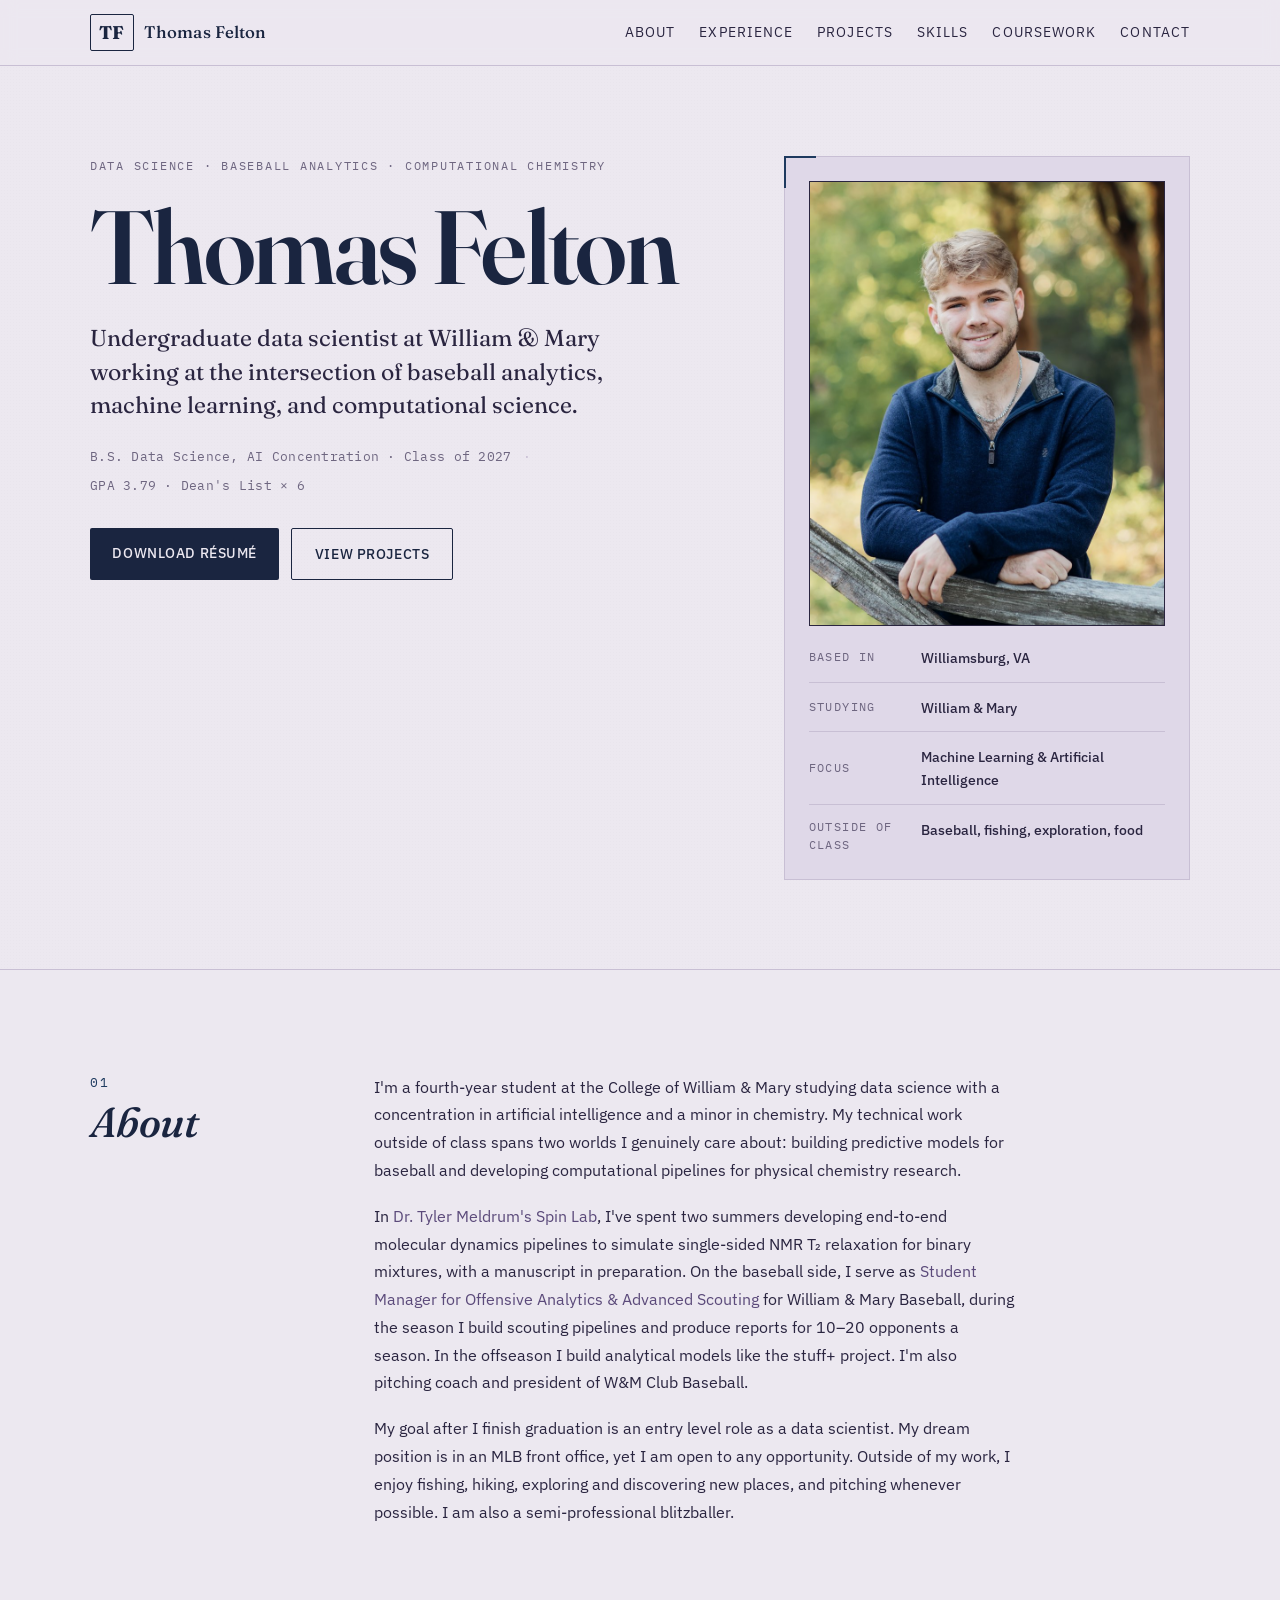
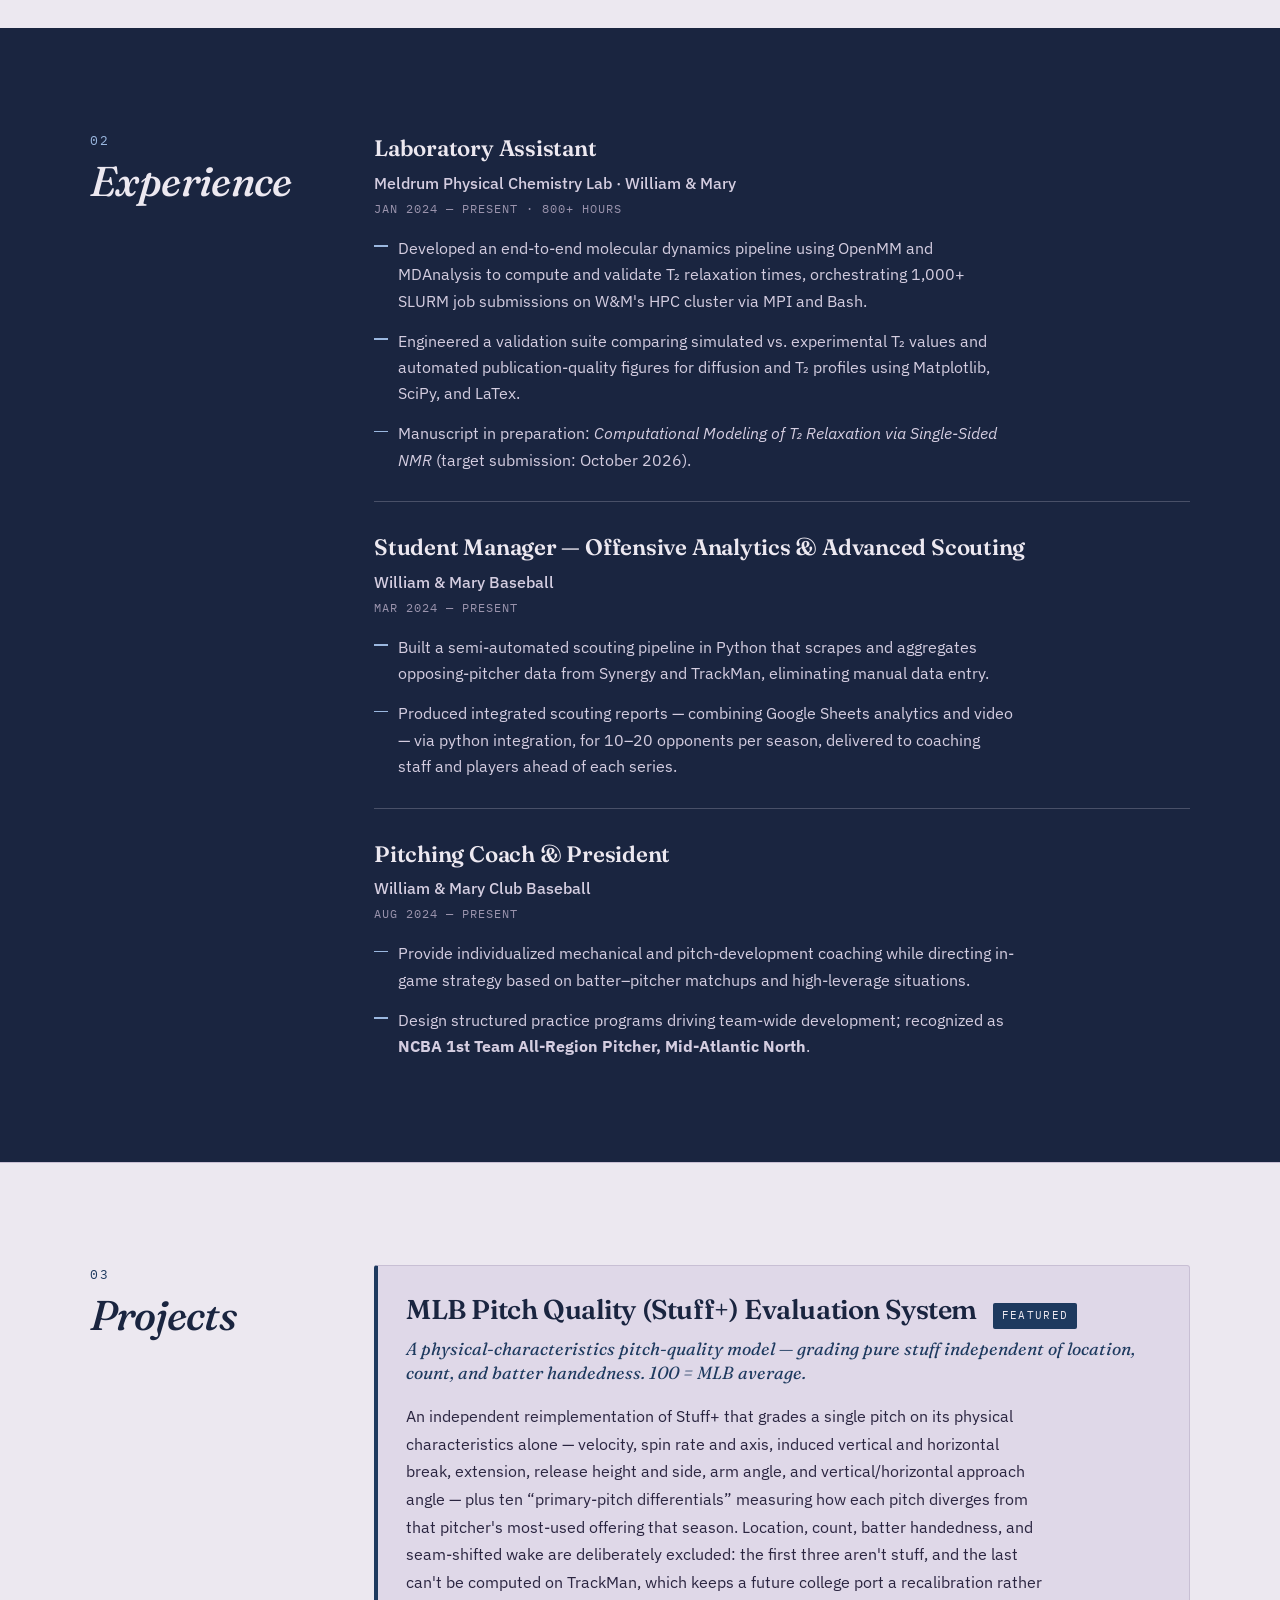
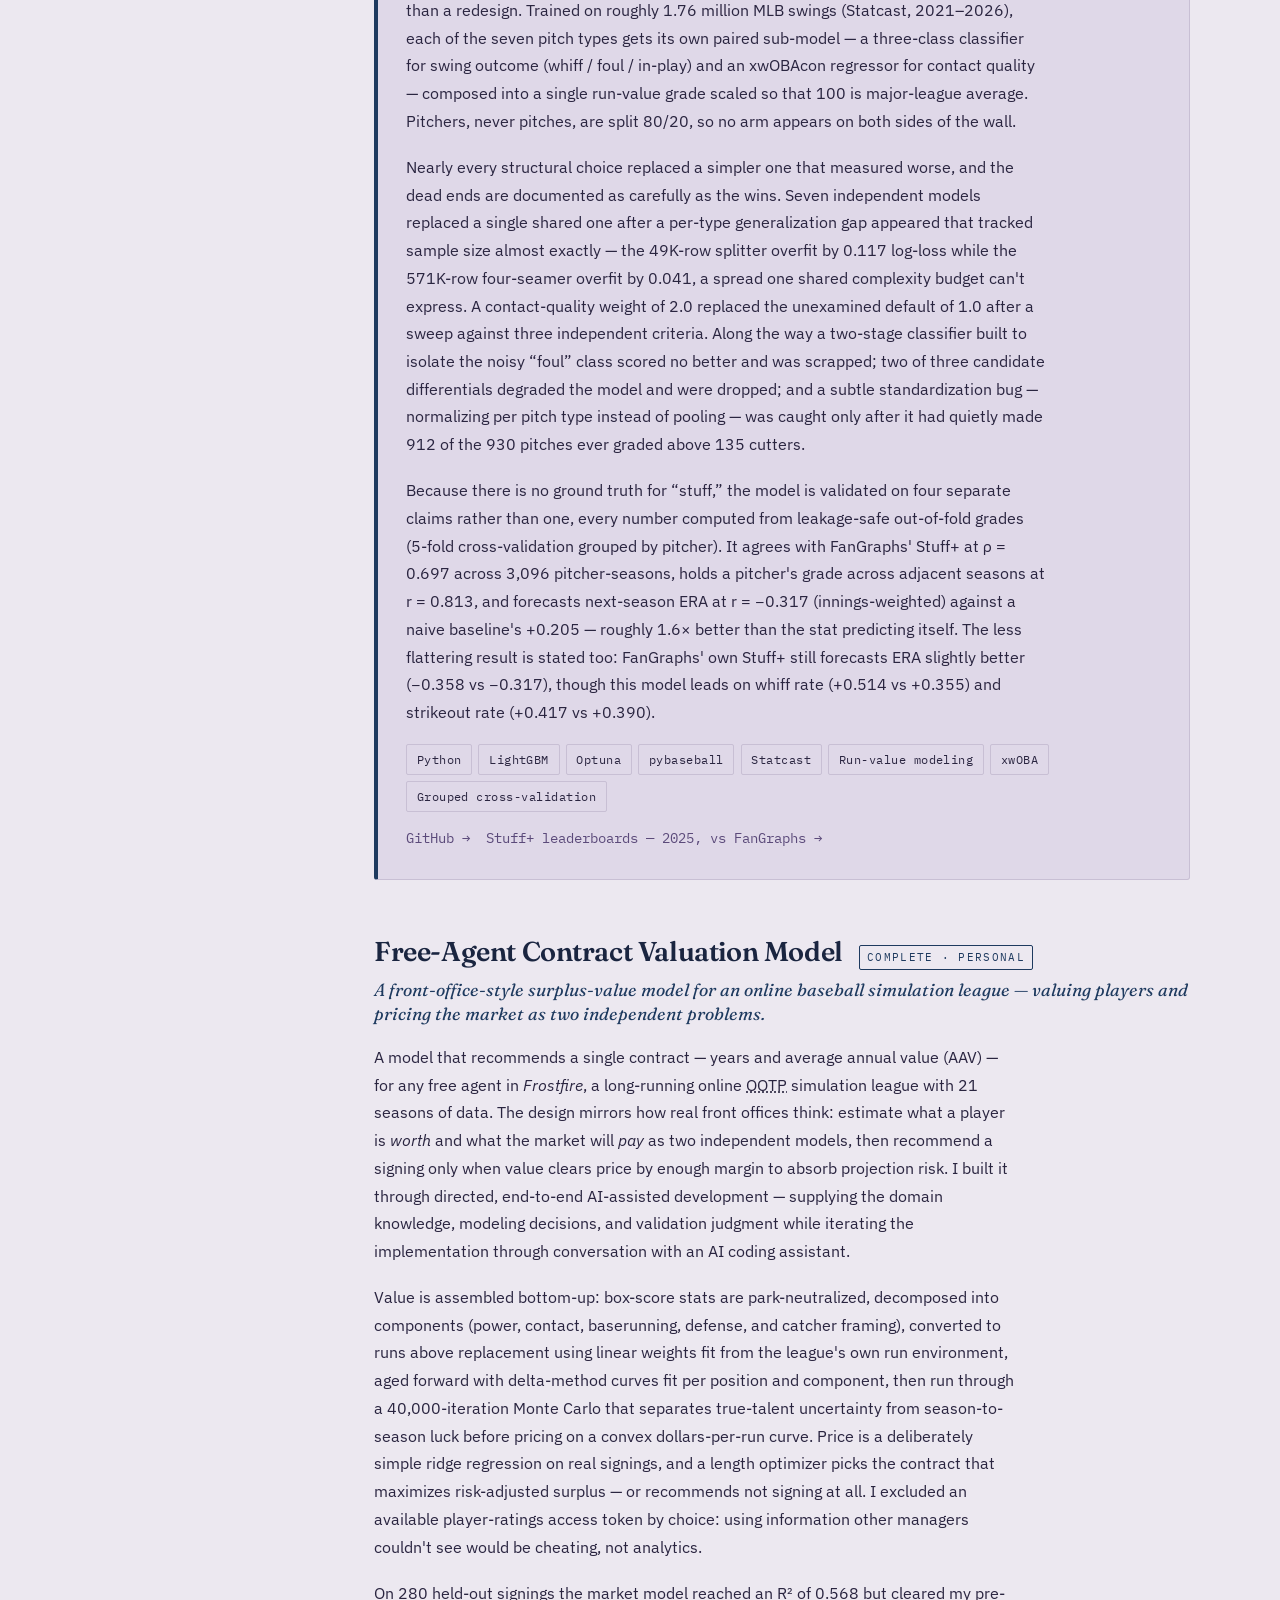
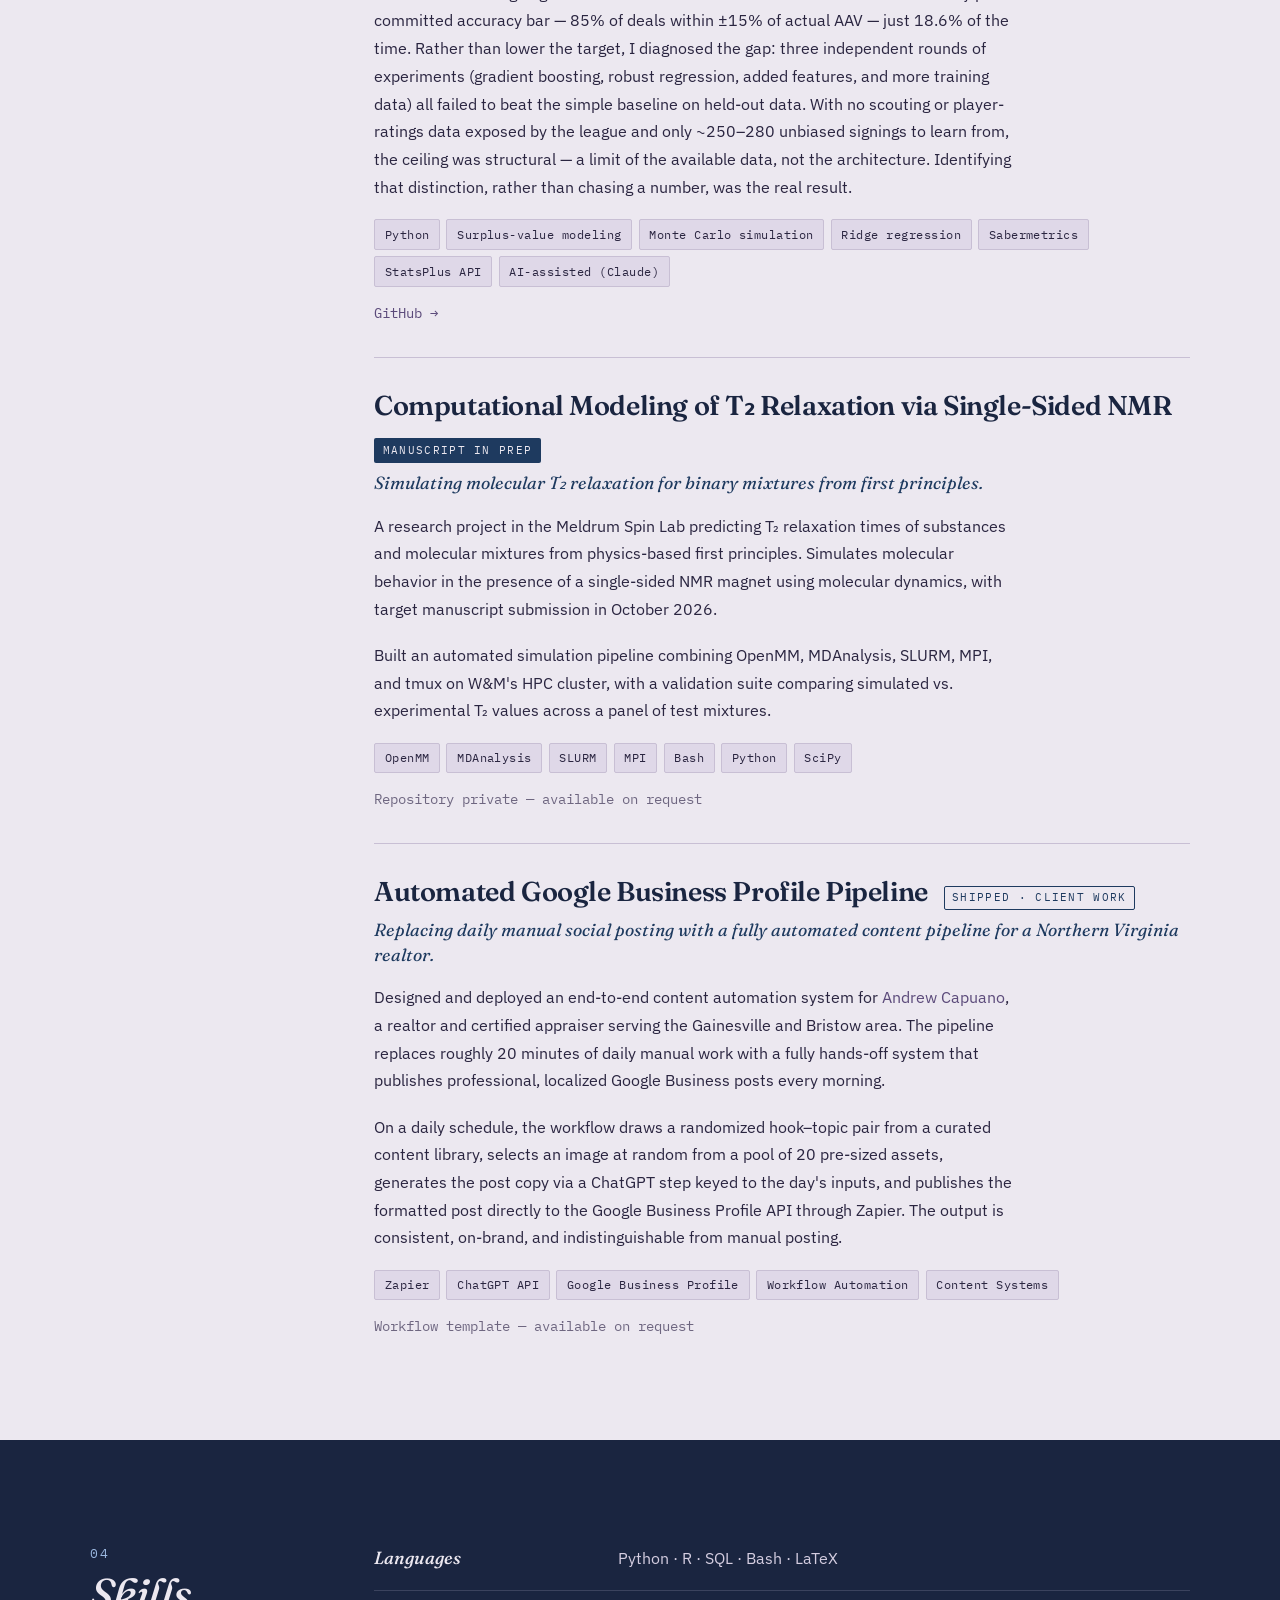
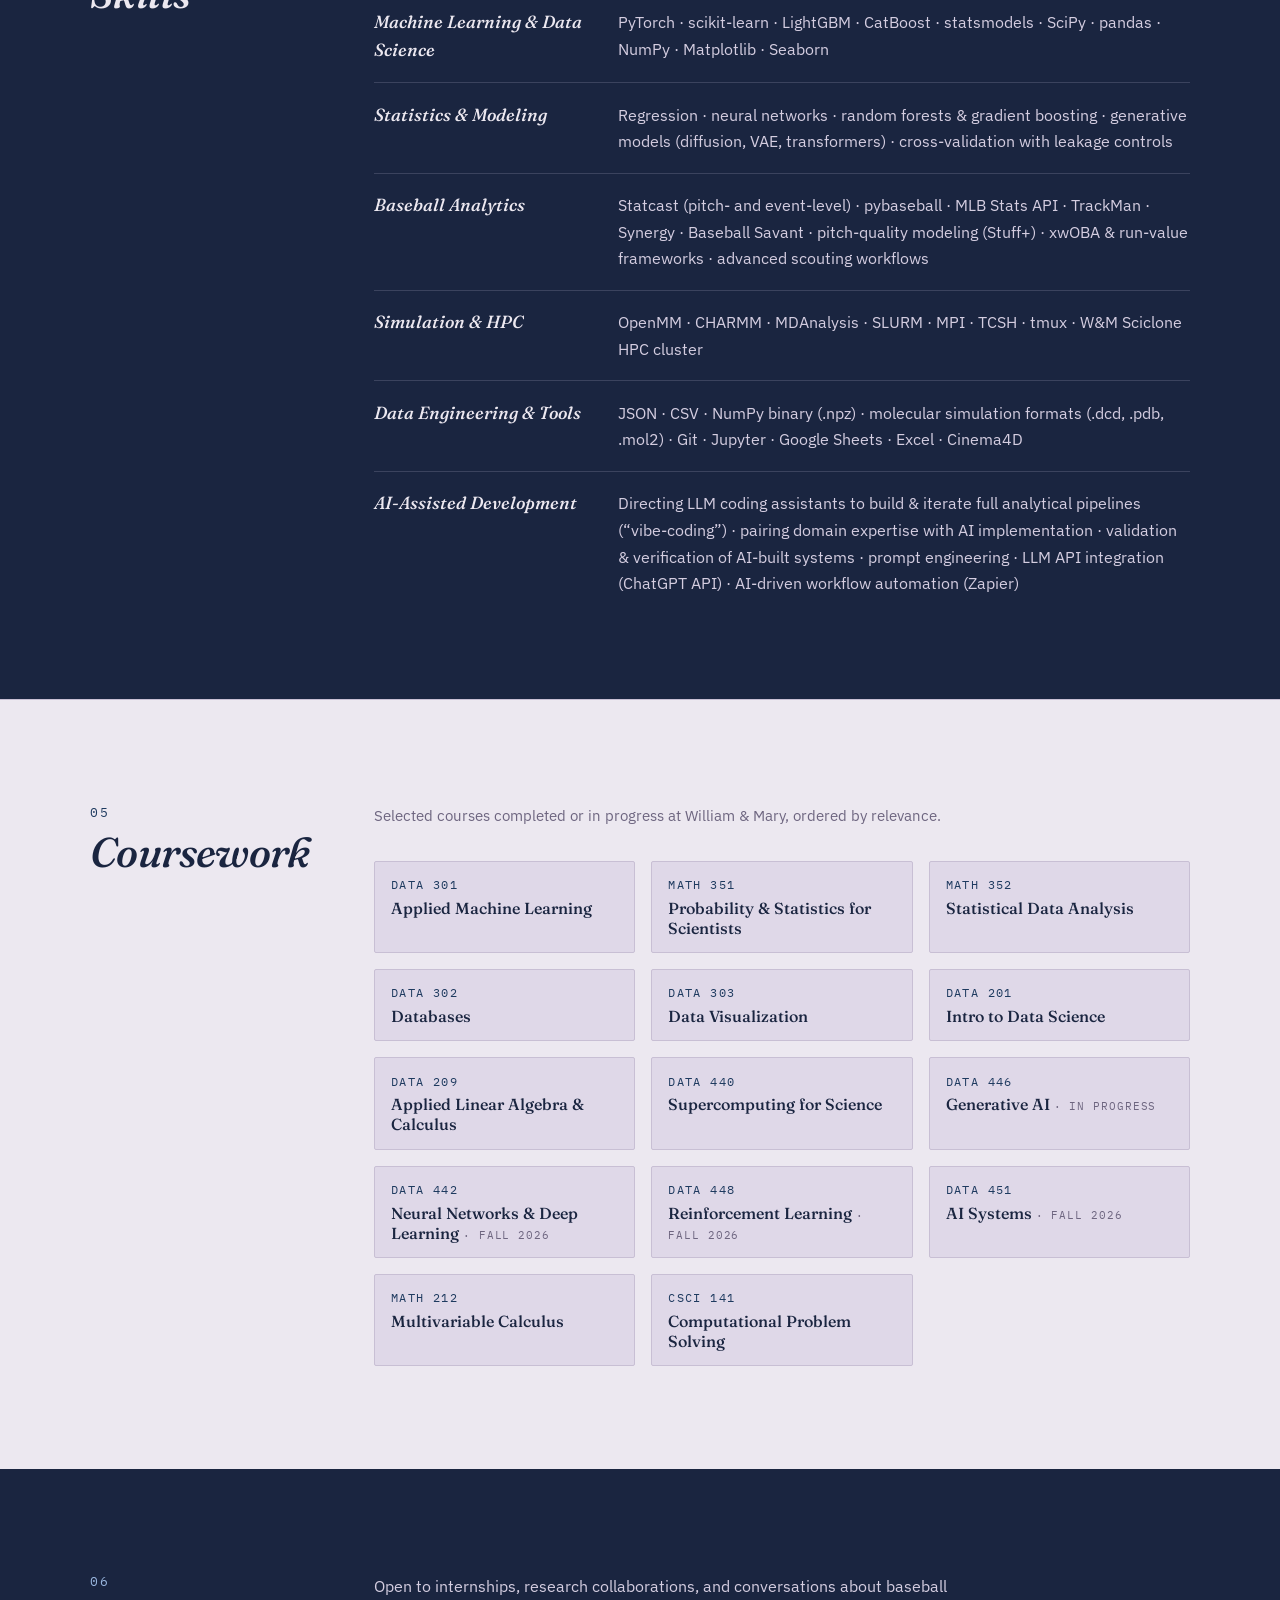
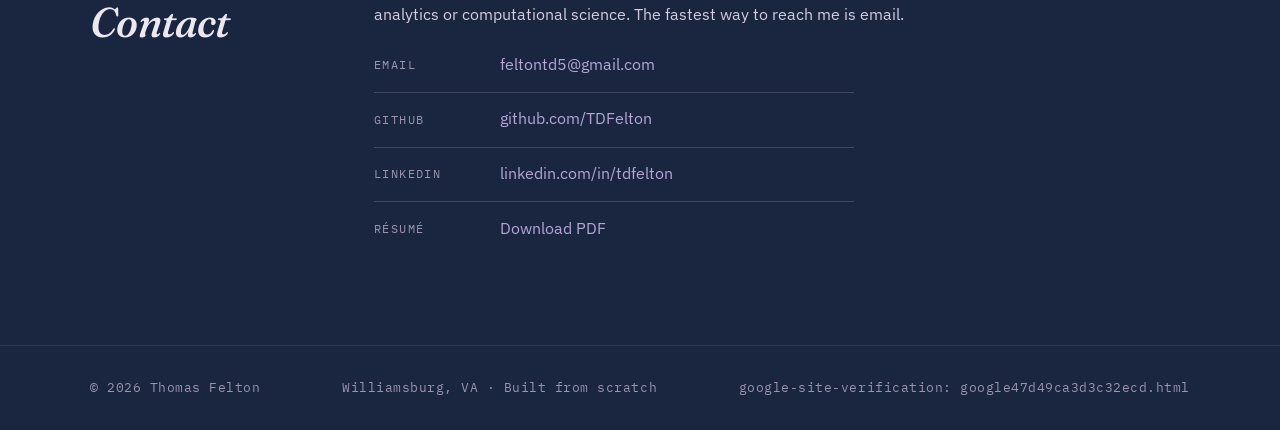
==== commit df1194a5: "updated timing on lab manuscript" ====
--- a/index.html
+++ b/index.html
@@ -125,7 +125,7 @@
             <header class="entry-head">
               <h3 class="entry-title">Laboratory Assistant</h3>
               <p class="entry-org">Meldrum Physical Chemistry Lab · William &amp; Mary</p>
-              <p class="entry-meta">Jan 2024 — Present · 400+ hours</p>
+              <p class="entry-meta">Jan 2024 — Present · 800+ hours</p>
             </header>
             <ul class="entry-bullets">
               <li>
@@ -139,7 +139,7 @@
               </li>
               <li>
                 Manuscript in preparation: <em>Computational Modeling of T₂ Relaxation via Single-Sided NMR</em>
-                (target submission: August 2026).
+                (target submission: October 2026).
               </li>
             </ul>
           </article>
@@ -299,7 +299,7 @@
               A research project in the Meldrum Spin Lab predicting T₂ relaxation times of substances and
               molecular mixtures from physics-based first principles. Simulates molecular behavior in the
               presence of a single-sided NMR magnet using molecular dynamics, with target manuscript
-              submission in August 2026.
+              submission in October 2026.
             </p>
             <p class="prose">
               Built an automated simulation pipeline combining OpenMM, MDAnalysis, SLURM, MPI, and tmux on
--- a/styles.css
+++ b/styles.css
@@ -483,6 +483,21 @@
 .project:first-child { padding-top: 0; }
 .project:last-child { border-bottom: 0; padding-bottom: 0; }
 
+/* Featured (highlight) project */
+.project-featured {
+  border: 1px solid var(--rule);
+  border-left: 4px solid var(--accent);
+  background: var(--paper-deep);
+  border-radius: 3px;
+  padding: 1.75rem 1.75rem;
+  margin-bottom: 1.5rem;
+}
+.project-featured.project:first-child { padding-top: 1.75rem; }
+.badge-featured {
+  background: var(--accent);
+  color: var(--paper);
+}
+
 .project-head {
   display: flex;
   align-items: baseline;
